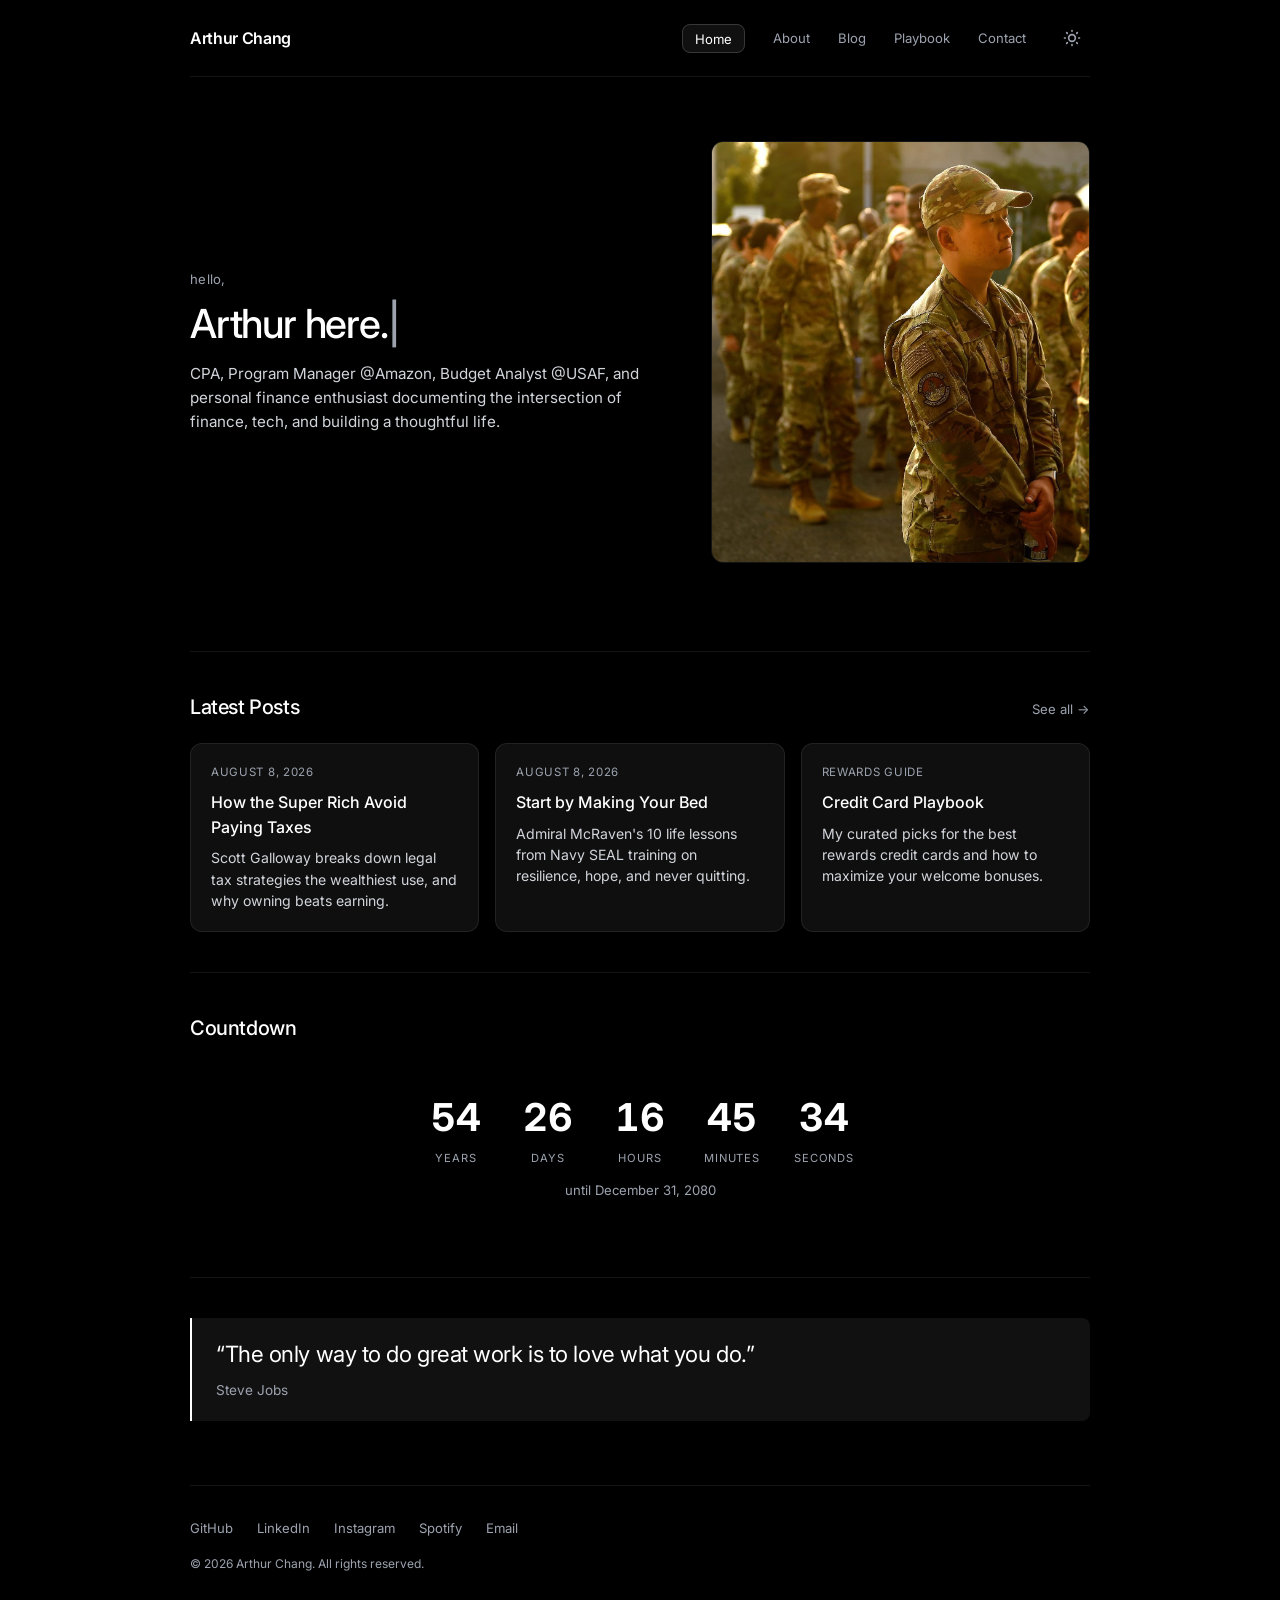
==== index.html @ b5fbe505 "initial commit" ====
<!DOCTYPE html>
<html lang="en" class="dark">
  <head>
    <meta charset="UTF-8">
    <meta name="viewport" content="width=device-width, initial-scale=1.0">
    <title>Arthur Chang</title>
    <link rel="stylesheet" href="styles.css">
  </head>
  <body>
    <header>
      <div class="header-top">
        <div class="site-brand">
          <h1><a href="index.html">Arthur Chang</a></h1>
        </div>
        <div class="nav-group">
          <nav>
            <ul>
            <li><a href="index.html" class="active">Home</a></li>
            <li><a href="about.html">About</a></li>
            <li><a href="blog.html">Blog</a></li>
            <li><a href="playbook.html">Playbook</a></li>
            <li><a href="contact.html">Contact</a></li>
            </ul>
          </nav>
          <button class="theme-toggle" aria-label="Toggle theme">
            <svg class="icon-sun" fill="none" viewBox="0 0 24 24" stroke="currentColor">
              <path stroke-linecap="round" stroke-linejoin="round" stroke-width="2"
                d="M12 3v1m0 16v1m9-9h-1M4 12H3m15.364 6.364l-.707-.707M6.343 6.343l-.707-.707m12.728 0l-.707.707M6.343 17.657l-.707.707M16 12a4 4 0 11-8 0 4 4 0 018 0z"/>
            </svg>
            <svg class="icon-moon" fill="none" viewBox="0 0 24 24" stroke="currentColor">
              <path stroke-linecap="round" stroke-linejoin="round" stroke-width="2"
                d="M20.354 15.354A9 9 0 018.646 3.646 9.003 9.003 0 0012 21a9.003 9.003 0 008.354-5.646z"/>
            </svg>
          </button>
        </div>
      </div>
    </header>

    <main>
      <section class="hero animate-on-scroll">
        <div class="hero-text">
          <span class="greeting">hello,</span>
          <h2 id="typed-heading"></h2>
          <p>
            CPA, Program Manager @Amazon, Budget Analyst @USAF, and personal finance enthusiast
            documenting the intersection of finance, tech, and building a thoughtful life.
          </p>
        </div>

        <div class="hero-visual">
          <img src="images/PA.png" alt="Arthur Chang" />
        </div>
      </section>

      <section class="section-block animate-on-scroll">
        <div class="section-header">
          <h3>Latest Posts</h3>
          <a href="blog.html">See all &rarr;</a>
        </div>

        <div class="card-grid stagger">
          <a href="blog.html" class="card animate-on-scroll" style="text-decoration:none;">
            <div class="meta">August 8, 2026</div>
            <h4>How the Super Rich Avoid Paying Taxes</h4>
            <p>Scott Galloway breaks down legal tax strategies the wealthiest use, and why owning beats earning.</p>
          </a>
          <a href="blog.html" class="card animate-on-scroll" style="text-decoration:none;">
            <div class="meta">August 8, 2026</div>
            <h4>Start by Making Your Bed</h4>
            <p>Admiral McRaven's 10 life lessons from Navy SEAL training on resilience, hope, and never quitting.</p>
          </a>
          <a href="playbook.html" class="card animate-on-scroll" style="text-decoration:none;">
            <div class="meta">Rewards Guide</div>
            <h4>Credit Card Playbook</h4>
            <p>My curated picks for the best rewards credit cards and how to maximize your welcome bonuses.</p>
          </a>
        </div>
      </section>

      <section class="section-block animate-on-scroll">
        <div class="section-header">
          <h3>Countdown</h3>
        </div>
        <div class="countdown-wrapper">
          <div id="countdown" class="countdown"></div>
          <p class="countdown-label">until December 31, 2080</p>
        </div>
      </section>

      <section class="section-block animate-on-scroll">
        <div class="quote">
          <p>&ldquo;The only way to do great work is to love what you do.&rdquo;</p>
          <cite>Steve Jobs</cite>
        </div>
      </section>
    </main>

    <footer>
      <div class="footer-links">
        <a href="https://github.com/arthurchang" target="_blank">GitHub</a>
        <a href="https://www.linkedin.com/in/arthurchangcpa" target="_blank">LinkedIn</a>
        <a href="https://www.instagram.com/ayo.chill.out" target="_blank">Instagram</a>
        <a href="https://open.spotify.com/user/s2gosrk3t6dteqrxak48hhbz8" target="_blank">Spotify</a>
        <a href="mailto:arthur@example.com">Email</a>
      </div>
      <p class="copyright">&copy; 2026 Arthur Chang. All rights reserved.</p>
    </footer>
    <script src="script.js"></script>
  </body>
</html>
---- styles.css ----
@import url('https://fonts.googleapis.com/css2?family=Inter:wght@400;500;600;700&display=swap');

/* ─── Theme Variables ─── */
:root {
  --bg:          #ffffff;
  --bg-soft:     #f9fafb;
  --panel:       #f3f4f6;
  --card:        #f9fafb;
  --ink:         #111827;
  --muted:       #374151;
  --faint:       #6b7280;
  --line:        rgba(0, 0, 0, 0.08);
  --accent:      #111827;
  --toggle-icon: block;
  --toggle-moon: none;
}

html.dark {
  --bg:          #000000;
  --bg-soft:     #0a0a0a;
  --panel:       #111111;
  --card:        #0f0f0f;
  --ink:         #ffffff;
  --muted:       #d1d5db;
  --faint:       #9ca3af;
  --line:        rgba(255, 255, 255, 0.08);
  --accent:      #ffffff;
  --toggle-icon: none;
  --toggle-moon: block;
}

/* ─── Reset & Base ─── */
html {
  box-sizing: border-box;
  scroll-behavior: smooth;
}

*, *::before, *::after {
  box-sizing: inherit;
}

body {
  margin: 0;
  background: var(--bg);
  color: var(--muted);
  font-family: 'Inter', system-ui, -apple-system, sans-serif;
  line-height: 1.55;
  font-size: 15px;
  transition: background-color 0.35s ease, color 0.35s ease;
}

img {
  display: block;
  max-width: 100%;
}

a {
  color: var(--muted);
  text-decoration: none;
  transition: color 0.2s ease;
}

a:hover {
  color: var(--ink);
}

/* ─── Layout ─── */
body > header,
main,
footer {
  width: min(900px, calc(100% - 3rem));
  margin: 0 auto;
}

/* ─── Header / Nav ─── */
body > header {
  padding: 1.25rem 0;
  border-bottom: 1px solid var(--line);
  transition: border-color 0.35s ease;
}

.header-top {
  display: flex;
  justify-content: space-between;
  align-items: center;
  gap: 1.5rem;
  flex-wrap: wrap;
}

.site-brand h1 {
  margin: 0;
  font-size: 1rem;
  font-weight: 600;
  letter-spacing: -0.02em;
  color: var(--ink);
  transition: color 0.35s ease;
}

.site-brand h1 a {
  color: inherit;
  text-decoration: none;
}

.nav-group {
  display: flex;
  align-items: center;
  gap: 1.75rem;
}

nav ul {
  list-style: none;
  display: flex;
  align-items: center;
  gap: 1.75rem;
  margin: 0;
  padding: 0;
}

nav a {
  font-size: 0.82rem;
  color: var(--faint);
  transition: color 0.2s ease;
}

nav a.active {
  color: var(--ink);
  border: 1px solid rgba(128, 128, 128, 0.35);
  background: rgba(128, 128, 128, 0.12);
  border-radius: 0.5rem;
  padding: 0.35rem 0.75rem;
}

nav a:hover {
  color: var(--ink);
}

/* ─── Theme Toggle Button ─── */
.theme-toggle {
  display: flex;
  align-items: center;
  justify-content: center;
  width: 36px;
  height: 36px;
  border: none;
  border-radius: 0.5rem;
  background: transparent;
  color: var(--faint);
  cursor: pointer;
  transition: color 0.2s ease;
  padding: 0;
}

.theme-toggle:hover {
  color: var(--ink);
}

.theme-toggle svg {
  width: 20px;
  height: 20px;
}

.theme-toggle .icon-sun  { display: var(--toggle-moon); }
.theme-toggle .icon-moon { display: var(--toggle-icon); }

/* ─── Main ─── */
main {
  padding: 3rem 0 4rem;
}

/* ─── Scroll Animations ─── */
.animate-on-scroll {
  opacity: 0;
  transform: translateY(24px);
  transition: opacity 1.3s cubic-bezier(0.16, 1, 0.3, 1),
              transform 1.3s cubic-bezier(0.16, 1, 0.3, 1);
}

.animate-on-scroll.in-view {
  opacity: 1;
  transform: translateY(0);
}

/* Stagger children */
.stagger > .animate-on-scroll:nth-child(1) { transition-delay: 0s; }
.stagger > .animate-on-scroll:nth-child(2) { transition-delay: 0.18s; }
.stagger > .animate-on-scroll:nth-child(3) { transition-delay: 0.36s; }
.stagger > .animate-on-scroll:nth-child(4) { transition-delay: 0.54s; }
.stagger > .animate-on-scroll:nth-child(5) { transition-delay: 0.72s; }
.stagger > .animate-on-scroll:nth-child(6) { transition-delay: 0.9s; }

/* ─── Hero ─── */
.hero {
  display: grid;
  grid-template-columns: 1fr 0.8fr;
  gap: 3rem;
  align-items: center;
  padding: 1rem 0 3rem;
}

.hero-text .greeting {
  display: block;
  margin: 0 0 0.75rem;
  color: var(--faint);
  font-size: 0.82rem;
  letter-spacing: 0.02em;
}

.hero-text h2 {
  margin: 0 0 1rem;
  font-size: clamp(1.8rem, 3.5vw, 2.5rem);
  font-weight: 500;
  line-height: 1.1;
  letter-spacing: -0.03em;
  color: var(--ink);
  transition: color 0.35s ease;
}

.hero-text p {
  margin: 0;
  max-width: 48ch;
  color: var(--muted);
  font-size: 0.95rem;
  line-height: 1.6;
}

/* Typing cursor */
.typing-cursor::after {
  content: '|';
  animation: blink 1.1s step-start infinite;
  color: var(--faint);
}

@keyframes blink {
  50% { opacity: 0; }
}

.hero-visual {
  border-radius: 0.75rem;
  overflow: hidden;
  border: 1px solid var(--line);
  transition: border-color 0.35s ease, transform 0.4s ease;
}

.hero-visual:hover {
  transform: scale(1.015);
}

.hero-visual img {
  width: 100%;
  height: 420px;
  object-fit: cover;
  display: block;
}

/* ─── Section blocks ─── */
.section-block {
  padding-top: 2.5rem;
  margin-top: 2.5rem;
  border-top: 1px solid var(--line);
  transition: border-color 0.35s ease;
}

.section-header {
  display: flex;
  justify-content: space-between;
  align-items: baseline;
  flex-wrap: wrap;
  gap: 1rem;
  margin-bottom: 1.25rem;
}

.section-header h3 {
  margin: 0;
  font-size: 1.25rem;
  font-weight: 500;
  letter-spacing: -0.02em;
  color: var(--ink);
  transition: color 0.35s ease;
}

.section-header a {
  color: var(--faint);
  font-size: 0.82rem;
}

.section-header a:hover {
  color: var(--ink);
}

/* ─── Content cards ─── */
.card-grid {
  display: grid;
  grid-template-columns: repeat(auto-fill, minmax(260px, 1fr));
  gap: 1rem;
}

.card {
  background: var(--card);
  border: 1px solid var(--line);
  border-radius: 0.75rem;
  padding: 1.25rem;
  transition: all 0.25s cubic-bezier(0.22, 1, 0.36, 1);
}

.card:hover {
  border-color: rgba(128, 128, 128, 0.25);
  transform: translateY(-2px);
}

.card .meta {
  font-size: 0.72rem;
  letter-spacing: 0.06em;
  text-transform: uppercase;
  color: var(--faint);
  margin-bottom: 0.5rem;
}

.card h4 {
  margin: 0 0 0.5rem;
  font-size: 1rem;
  font-weight: 500;
  color: var(--ink);
  transition: color 0.35s ease;
}

.card p {
  margin: 0;
  color: var(--muted);
  font-size: 0.88rem;
  line-height: 1.5;
}

/* ─── Quote ─── */
.quote {
  padding: 1.25rem 1.5rem;
  border-left: 2px solid var(--ink);
  background: var(--panel);
  border-radius: 0 0.5rem 0.5rem 0;
  transition: background-color 0.35s ease, border-color 0.35s ease;
}

.quote p {
  margin: 0;
  font-size: clamp(1.1rem, 1.8vw, 1.4rem);
  line-height: 1.45;
  letter-spacing: -0.02em;
  color: var(--ink);
  transition: color 0.35s ease;
}

.quote cite {
  display: block;
  margin-top: 0.6rem;
  color: var(--faint);
  font-style: normal;
  font-size: 0.85rem;
}

/* ─── Blog page ─── */
.blog-list {
  display: grid;
  gap: 1.25rem;
}

.blog-list article {
  background: var(--card);
  border: 1px solid var(--line);
  border-radius: 0.75rem;
  padding: 1.5rem;
  transition: border-color 0.25s ease, background-color 0.35s ease;
}

.blog-list article:hover {
  border-color: rgba(128, 128, 128, 0.25);
}

.blog-list article h2 {
  margin: 0.25rem 0 0.5rem;
  font-size: clamp(1.3rem, 2vw, 1.7rem);
  font-weight: 500;
  letter-spacing: -0.02em;
  color: var(--ink);
  transition: color 0.35s ease;
}

.blog-list article .meta {
  font-size: 0.72rem;
  line-height: 1.4;
  letter-spacing: 0.06em;
  text-transform: uppercase;
  color: var(--faint);
}

.blog-list article p {
  margin: 0.75rem 0 0;
  color: var(--muted);
  font-size: 0.9rem;
  line-height: 1.55;
}

.blog-list article iframe {
  width: 100%;
  max-width: 100%;
  aspect-ratio: 16 / 9;
  border: 0;
  border-radius: 0.5rem;
  margin-top: 1rem;
}

/* ─── Contact page ─── */
.contact-grid {
  display: grid;
  grid-template-columns: repeat(auto-fill, minmax(200px, 1fr));
  gap: 1rem;
  margin-bottom: 2.5rem;
}

.contact-card {
  background: var(--card);
  border: 1px solid var(--line);
  border-radius: 0.75rem;
  padding: 1.25rem;
  transition: all 0.25s cubic-bezier(0.22, 1, 0.36, 1);
}

.contact-card:hover {
  border-color: rgba(128, 128, 128, 0.25);
  transform: translateY(-2px);
}

.contact-card .label {
  font-size: 0.82rem;
  font-weight: 500;
  color: var(--ink);
  margin-bottom: 0.25rem;
  transition: color 0.35s ease;
}

.contact-card .value {
  font-size: 0.82rem;
  color: var(--faint);
}

.contact-form-section h3 {
  margin: 0 0 1rem;
  font-size: 1.25rem;
  font-weight: 500;
  letter-spacing: -0.02em;
  color: var(--ink);
  transition: color 0.35s ease;
}

form {
  background: var(--card);
  border: 1px solid var(--line);
  border-radius: 0.75rem;
  padding: 1.5rem;
  max-width: 560px;
  transition: background-color 0.35s ease, border-color 0.35s ease;
}

label {
  display: block;
  margin-bottom: 0.35rem;
  font-size: 0.82rem;
  font-weight: 500;
  color: var(--muted);
}

input,
textarea {
  width: 100%;
  margin-bottom: 1rem;
  padding: 0.65rem 0.8rem;
  border: 1px solid var(--line);
  border-radius: 0.5rem;
  background: var(--bg);
  color: var(--ink);
  font: inherit;
  font-size: 0.9rem;
  transition: background-color 0.35s ease, border-color 0.2s ease, color 0.35s ease;
}

input:focus,
textarea:focus {
  outline: none;
  border-color: rgba(128, 128, 128, 0.4);
}

textarea {
  min-height: 120px;
  resize: vertical;
}

button,
.button {
  display: inline-flex;
  align-items: center;
  justify-content: center;
  padding: 0.6rem 1.2rem;
  border: 1px solid var(--line);
  border-radius: 0.5rem;
  background: var(--ink);
  color: var(--bg);
  font-weight: 600;
  font-size: 0.85rem;
  cursor: pointer;
  transition: opacity 0.2s ease, background-color 0.35s ease, color 0.35s ease;
}

button:hover,
.button:hover {
  opacity: 0.85;
  text-decoration: none;
}

/* ─── About page ─── */
.about-intro {
  display: grid;
  grid-template-columns: 1fr 1fr;
  gap: 2rem;
  align-items: start;
  margin-bottom: 2.5rem;
}

.about-intro p {
  font-size: 0.95rem;
  line-height: 1.6;
  color: var(--muted);
  margin: 0 0 1rem;
}

.photo-gallery {
  display: grid;
  grid-template-columns: 1fr 1fr;
  gap: 0.75rem;
}

.photo-card {
  position: relative;
  border-radius: 0.75rem;
  overflow: hidden;
  border: 1px solid var(--line);
  transition: all 0.4s cubic-bezier(0.22, 1, 0.36, 1);
}

.photo-card:nth-child(1) { transform: rotate(-3deg); }
.photo-card:nth-child(2) { transform: rotate(4deg); }

.photo-card:hover {
  transform: rotate(0deg) scale(1.03) !important;
  z-index: 2;
  border-color: rgba(128, 128, 128, 0.25);
}

.photo-card img {
  width: 100%;
  height: 180px;
  object-fit: cover;
  display: block;
}

.photo-card .caption {
  padding: 0.6rem 0.75rem;
  background: var(--card);
  transition: background-color 0.35s ease;
}

.photo-card .caption .date {
  font-size: 0.7rem;
  text-transform: uppercase;
  letter-spacing: 0.06em;
  color: var(--faint);
}

.photo-card .caption .place {
  font-size: 0.82rem;
  color: var(--muted);
}

/* Timeline */
.timeline {
  position: relative;
  padding-left: 1.5rem;
  border-left: 1px solid var(--line);
  transition: border-color 0.35s ease;
}

.timeline-item {
  position: relative;
  padding-bottom: 2rem;
}

.timeline-item:last-child {
  padding-bottom: 0;
}

.timeline-item::before {
  content: '';
  position: absolute;
  left: -1.78rem;
  top: 0.35rem;
  width: 8px;
  height: 8px;
  border-radius: 50%;
  background: var(--faint);
  border: 2px solid var(--bg);
  transition: background-color 0.35s ease, border-color 0.35s ease;
}

.timeline-item[style*="--tl-color"]::before {
  background: var(--tl-color);
  box-shadow: 0 0 0 3px color-mix(in srgb, var(--tl-color) 20%, transparent);
}

.timeline-item h4 {
  margin: 0;
  font-size: 1rem;
  font-weight: 500;
  color: var(--ink);
  transition: color 0.35s ease;
}

.timeline-item .period {
  font-size: 0.75rem;
  color: var(--faint);
  letter-spacing: 0.04em;
  margin-bottom: 0.2rem;
}

.timeline-item .role {
  font-size: 0.88rem;
  color: var(--muted);
  margin: 0.15rem 0 0;
}

.timeline-item .detail {
  font-size: 0.82rem;
  color: var(--faint);
  margin: 0.15rem 0 0;
}

/* Projects */
.project-grid {
  display: grid;
  grid-template-columns: repeat(auto-fill, minmax(260px, 1fr));
  gap: 1rem;
}

.project-card {
  display: block;
  background: var(--card);
  border: 1px solid var(--line);
  border-radius: 0.75rem;
  padding: 1.25rem;
  transition: all 0.25s cubic-bezier(0.22, 1, 0.36, 1);
}

.project-card:hover {
  border-color: rgba(128, 128, 128, 0.25);
  transform: translateY(-2px);
  text-decoration: none;
}

.project-card h4 {
  margin: 0 0 0.4rem;
  font-size: 1rem;
  font-weight: 500;
  color: var(--ink);
  transition: color 0.35s ease;
}

.project-card p {
  margin: 0 0 0.75rem;
  font-size: 0.82rem;
  color: var(--muted);
  line-height: 1.5;
}

.tech-tags {
  display: flex;
  flex-wrap: wrap;
  gap: 0.4rem;
}

.tech-tags span {
  font-size: 0.7rem;
  padding: 0.2rem 0.55rem;
  border-radius: 999px;
  background: rgba(128, 128, 128, 0.08);
  color: var(--faint);
  border: 1px solid var(--line);
  transition: background-color 0.35s ease, border-color 0.35s ease;
}

/* ─── Playbook / Credit Card Cards ─── */
.playbook-intro {
  max-width: 640px;
  margin-bottom: 2rem;
}

.playbook-intro p {
  font-size: 0.95rem;
  line-height: 1.6;
  color: var(--muted);
  margin: 0 0 0.75rem;
}

.cc-grid {
  display: grid;
  gap: 1.25rem;
}

.cc-card {
  background: var(--card);
  border: 1px solid var(--line);
  border-radius: 0.75rem;
  padding: 1.5rem;
  transition: all 0.25s cubic-bezier(0.22, 1, 0.36, 1);
}

.cc-card:hover {
  border-color: rgba(128, 128, 128, 0.25);
}

.cc-card-top {
  display: flex;
  justify-content: space-between;
  align-items: flex-start;
  gap: 0.75rem;
  margin-bottom: 1rem;
  flex-wrap: wrap;
}

.cc-card-top h4 {
  margin: 0;
  font-size: 1.15rem;
  font-weight: 600;
  color: var(--ink);
  transition: color 0.35s ease;
}

.cc-card-top h4 a {
  color: inherit;
  text-decoration: none;
  transition: opacity 0.2s ease;
}

.cc-card-top h4 a:hover {
  opacity: 0.7;
}

.cc-issuer {
  font-size: 0.72rem;
  text-transform: uppercase;
  letter-spacing: 0.06em;
  color: var(--faint);
  margin-top: 0.15rem;
}

.cc-badge {
  display: inline-block;
  padding: 0.25rem 0.65rem;
  border-radius: 999px;
  font-size: 0.7rem;
  font-weight: 600;
  white-space: nowrap;
  flex-shrink: 0;
}

.cc-badge.high {
  background: rgba(74, 222, 128, 0.1);
  color: #4ade80;
  border: 1px solid rgba(74, 222, 128, 0.2);
}

.cc-badge.near {
  background: rgba(251, 191, 36, 0.1);
  color: #fbbf24;
  border: 1px solid rgba(251, 191, 36, 0.2);
}

.cc-details {
  display: grid;
  grid-template-columns: repeat(auto-fit, minmax(200px, 1fr));
  gap: 1rem;
  margin-top: 0.5rem;
}

.cc-detail-box {
  background: var(--panel);
  border-radius: 0.5rem;
  padding: 0.85rem 1rem;
  transition: background-color 0.35s ease;
}

.cc-detail-box .lbl {
  font-size: 0.7rem;
  text-transform: uppercase;
  letter-spacing: 0.05em;
  color: var(--faint);
  margin-bottom: 0.3rem;
}

.cc-detail-box .val {
  font-size: 1.25rem;
  font-weight: 700;
  color: #4ade80;
}

.cc-detail-box .val.fee {
  color: #fbbf24;
}

.cc-detail-box .sub {
  font-size: 0.78rem;
  color: var(--faint);
  margin-top: 0.2rem;
}

.cc-detail-box ul {
  list-style: disc;
  padding-left: 1rem;
  margin: 0;
}

.cc-detail-box ul li {
  font-size: 0.82rem;
  color: var(--muted);
  margin-bottom: 0.2rem;
}

.cc-cta {
  display: inline-flex;
  align-items: center;
  gap: 0.4rem;
  margin-top: 1rem;
  padding: 0.5rem 1rem;
  border: 1px solid var(--line);
  border-radius: 0.5rem;
  font-size: 0.82rem;
  font-weight: 500;
  color: var(--ink);
  transition: all 0.2s ease;
}

.cc-cta:hover {
  border-color: rgba(128, 128, 128, 0.3);
  color: var(--ink);
  text-decoration: none;
}

/* ─── Page Transition ─── */
main {
  animation: pageFadeIn 1.2s cubic-bezier(0.16, 1, 0.3, 1);
}

@keyframes pageFadeIn {
  from {
    opacity: 0;
    transform: translateY(12px);
  }
  to {
    opacity: 1;
    transform: translateY(0);
  }
}

/* ─── Countdown Timer ─── */
.countdown-wrapper {
  text-align: center;
  padding: 1.5rem 0;
}

.countdown {
  display: flex;
  justify-content: center;
  gap: 1.25rem;
  flex-wrap: wrap;
}

.countdown .unit {
  display: flex;
  flex-direction: column;
  align-items: center;
  min-width: 72px;
}

.countdown .num {
  font-size: clamp(1.6rem, 3vw, 2.4rem);
  font-weight: 700;
  color: var(--ink);
  font-variant-numeric: tabular-nums;
  transition: color 0.35s ease;
}

.countdown .lbl {
  font-size: 0.7rem;
  text-transform: uppercase;
  letter-spacing: 0.08em;
  color: var(--faint);
  margin-top: 0.2rem;
}

.countdown-label {
  font-size: 0.82rem;
  color: var(--faint);
  margin-top: 0.75rem;
}

/* ─── Footer ─── */
footer {
  border-top: 1px solid var(--line);
  padding: 2rem 0;
  transition: border-color 0.35s ease;
}

.footer-links {
  display: flex;
  flex-wrap: wrap;
  gap: 1.5rem;
  margin-bottom: 1rem;
}

.footer-links a {
  font-size: 0.82rem;
  color: var(--faint);
}

.footer-links a:hover {
  color: var(--ink);
}

footer .copyright {
  font-size: 0.75rem;
  color: var(--faint);
  margin: 0;
}

/* ─── Responsive ─── */
@media (max-width: 700px) {
  .hero,
  .about-intro {
    grid-template-columns: 1fr;
  }

  .hero-visual img {
    height: 300px;
  }

  .photo-gallery {
    grid-template-columns: 1fr;
  }

  .photo-card:nth-child(1),
  .photo-card:nth-child(2) {
    transform: rotate(0deg);
  }

  .contact-grid {
    grid-template-columns: 1fr 1fr;
  }

  .nav-group {
    gap: 1rem;
  }

  nav ul {
    gap: 1rem;
  }
}
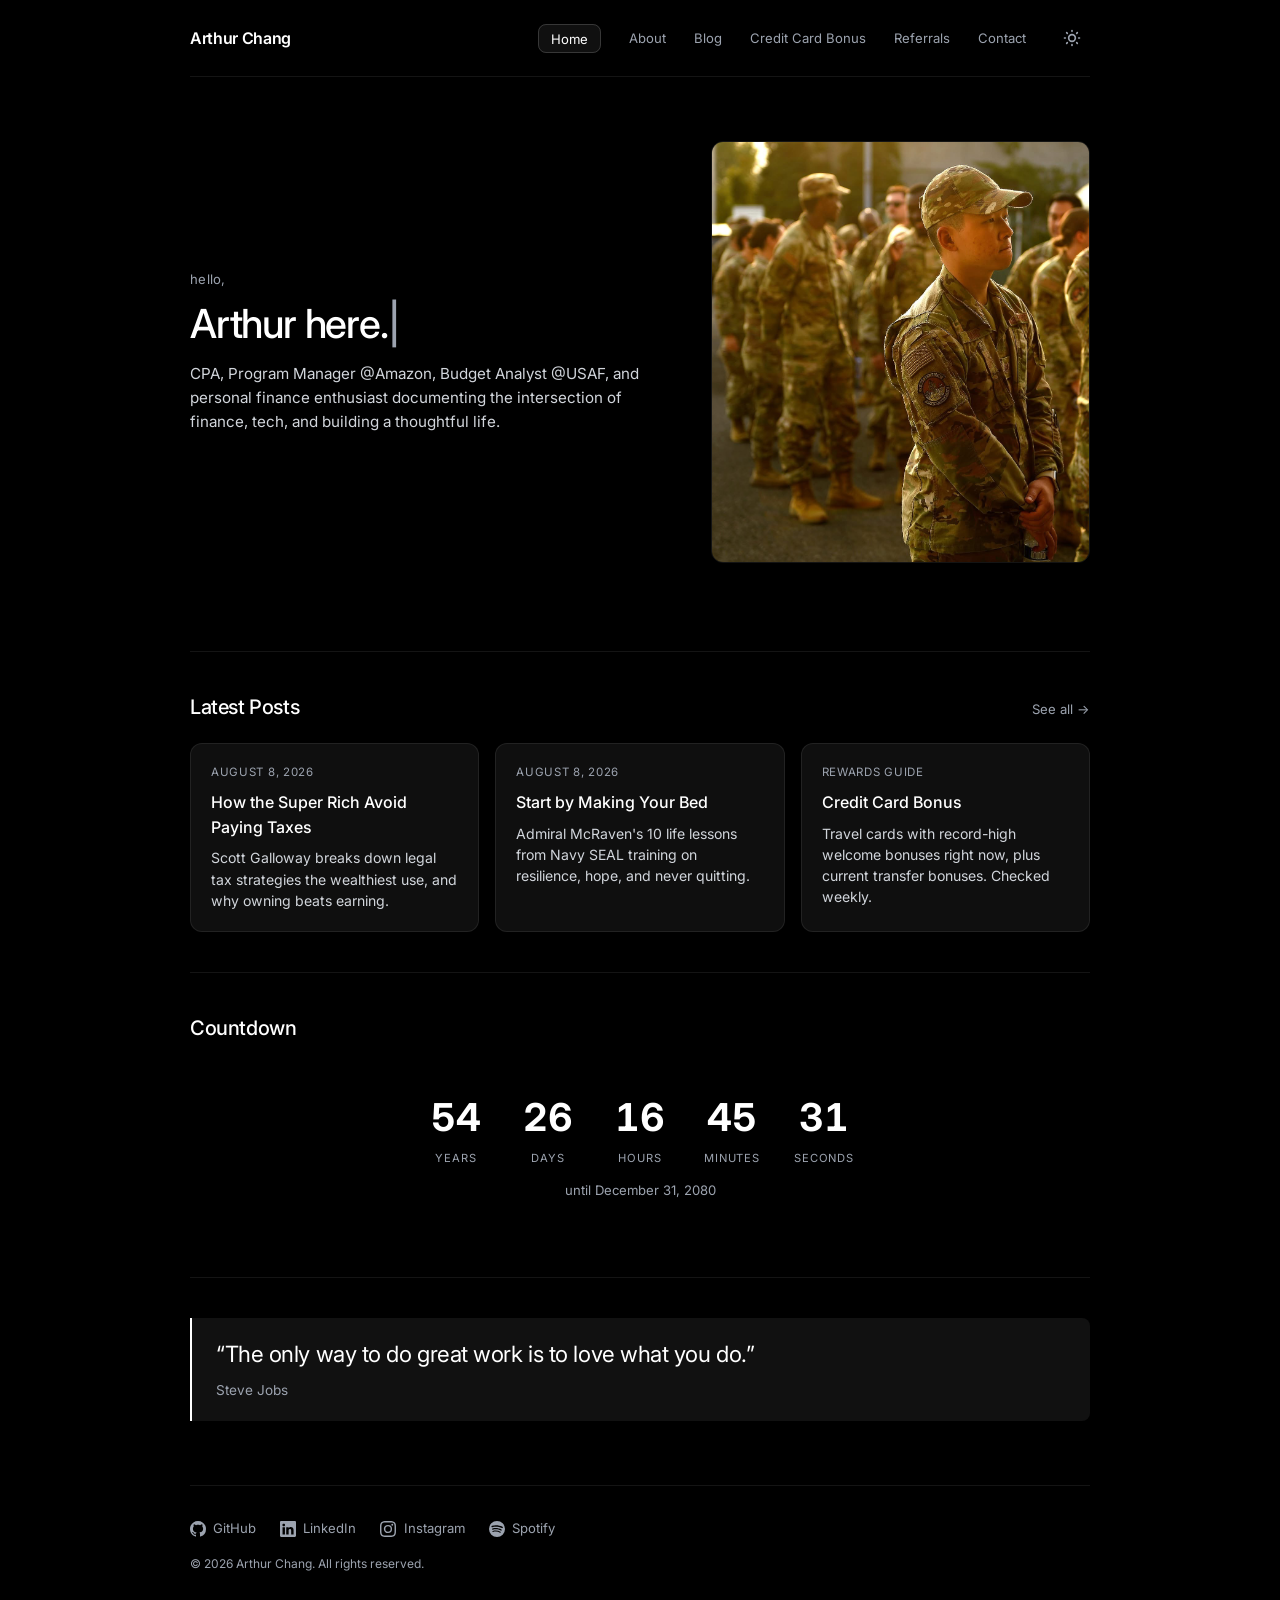
==== commit 10fd075a: "Replace Playbook with data-driven Credit Card Bonus and Referrals pages - credit-card-bonus.html: fi" ====
--- a/index.html
+++ b/index.html
@@ -1,110 +1,116 @@
-<!DOCTYPE html>
-<html lang="en" class="dark">
-  <head>
-    <meta charset="UTF-8">
-    <meta name="viewport" content="width=device-width, initial-scale=1.0">
-    <title>Arthur Chang</title>
-    <link rel="stylesheet" href="styles.css">
-  </head>
-  <body>
-    <header>
-      <div class="header-top">
-        <div class="site-brand">
-          <h1><a href="index.html">Arthur Chang</a></h1>
-        </div>
-        <div class="nav-group">
-          <nav>
-            <ul>
-            <li><a href="index.html" class="active">Home</a></li>
-            <li><a href="about.html">About</a></li>
-            <li><a href="blog.html">Blog</a></li>
-            <li><a href="playbook.html">Playbook</a></li>
-            <li><a href="contact.html">Contact</a></li>
-            </ul>
-          </nav>
-          <button class="theme-toggle" aria-label="Toggle theme">
-            <svg class="icon-sun" fill="none" viewBox="0 0 24 24" stroke="currentColor">
-              <path stroke-linecap="round" stroke-linejoin="round" stroke-width="2"
-                d="M12 3v1m0 16v1m9-9h-1M4 12H3m15.364 6.364l-.707-.707M6.343 6.343l-.707-.707m12.728 0l-.707.707M6.343 17.657l-.707.707M16 12a4 4 0 11-8 0 4 4 0 018 0z"/>
-            </svg>
-            <svg class="icon-moon" fill="none" viewBox="0 0 24 24" stroke="currentColor">
-              <path stroke-linecap="round" stroke-linejoin="round" stroke-width="2"
-                d="M20.354 15.354A9 9 0 018.646 3.646 9.003 9.003 0 0012 21a9.003 9.003 0 008.354-5.646z"/>
-            </svg>
-          </button>
-        </div>
-      </div>
-    </header>
-
-    <main>
-      <section class="hero animate-on-scroll">
-        <div class="hero-text">
-          <span class="greeting">hello,</span>
-          <h2 id="typed-heading"></h2>
-          <p>
-            CPA, Program Manager @Amazon, Budget Analyst @USAF, and personal finance enthusiast
-            documenting the intersection of finance, tech, and building a thoughtful life.
-          </p>
-        </div>
-
-        <div class="hero-visual">
-          <img src="images/PA.png" alt="Arthur Chang" />
-        </div>
-      </section>
-
-      <section class="section-block animate-on-scroll">
-        <div class="section-header">
-          <h3>Latest Posts</h3>
-          <a href="blog.html">See all &rarr;</a>
-        </div>
-
-        <div class="card-grid stagger">
-          <a href="blog.html" class="card animate-on-scroll" style="text-decoration:none;">
-            <div class="meta">August 8, 2026</div>
-            <h4>How the Super Rich Avoid Paying Taxes</h4>
-            <p>Scott Galloway breaks down legal tax strategies the wealthiest use, and why owning beats earning.</p>
-          </a>
-          <a href="blog.html" class="card animate-on-scroll" style="text-decoration:none;">
-            <div class="meta">August 8, 2026</div>
-            <h4>Start by Making Your Bed</h4>
-            <p>Admiral McRaven's 10 life lessons from Navy SEAL training on resilience, hope, and never quitting.</p>
-          </a>
-          <a href="playbook.html" class="card animate-on-scroll" style="text-decoration:none;">
-            <div class="meta">Rewards Guide</div>
-            <h4>Credit Card Playbook</h4>
-            <p>My curated picks for the best rewards credit cards and how to maximize your welcome bonuses.</p>
-          </a>
-        </div>
-      </section>
-
-      <section class="section-block animate-on-scroll">
-        <div class="section-header">
-          <h3>Countdown</h3>
-        </div>
-        <div class="countdown-wrapper">
-          <div id="countdown" class="countdown"></div>
-          <p class="countdown-label">until December 31, 2080</p>
-        </div>
-      </section>
-
-      <section class="section-block animate-on-scroll">
-        <div class="quote">
-          <p>&ldquo;The only way to do great work is to love what you do.&rdquo;</p>
-          <cite>Steve Jobs</cite>
-        </div>
-      </section>
-    </main>
-
-    <footer>
-      <div class="footer-links">
-        <a href="https://github.com/arthurchang" target="_blank">GitHub</a>
-        <a href="https://www.linkedin.com/in/arthurchangcpa" target="_blank">LinkedIn</a>
-        <a href="https://www.instagram.com/ayo.chill.out" target="_blank">Instagram</a>
-        <a href="https://open.spotify.com/user/s2gosrk3t6dteqrxak48hhbz8" target="_blank">Spotify</a>
-        <a href="mailto:arthur@example.com">Email</a>
-      </div>
-      <p class="copyright">&copy; 2026 Arthur Chang. All rights reserved.</p>
-    </footer>
-    <script src="script.js"></script>
-  </body>
+<!DOCTYPE html>
+<html lang="en" class="dark">
+  <head>
+    <meta charset="UTF-8">
+    <meta name="viewport" content="width=device-width, initial-scale=1.0">
+    <title>Arthur Chang</title>
+    <link rel="stylesheet" href="styles.css">
+  </head>
+  <body>
+    <!-- Shared page shell: site navigation and theme toggle for the homepage -->
+    <header>
+      <div class="header-top">
+        <div class="site-brand">
+          <h1><a href="index.html">Arthur Chang</a></h1>
+        </div>
+        <div class="nav-group">
+          <nav>
+            <ul>
+            <li><a href="index.html" class="active">Home</a></li>
+            <li><a href="about.html">About</a></li>
+            <li><a href="blog.html">Blog</a></li>
+            <li><a href="credit-card-bonus.html">Credit Card Bonus</a></li>
+            <li><a href="referrals.html">Referrals</a></li>
+            <li><a href="contact.html">Contact</a></li>
+            </ul>
+          </nav>
+          <button class="theme-toggle" aria-label="Toggle theme">
+            <svg class="icon-sun" fill="none" viewBox="0 0 24 24" stroke="currentColor">
+              <path stroke-linecap="round" stroke-linejoin="round" stroke-width="2"
+                d="M12 3v1m0 16v1m9-9h-1M4 12H3m15.364 6.364l-.707-.707M6.343 6.343l-.707-.707m12.728 0l-.707.707M6.343 17.657l-.707.707M16 12a4 4 0 11-8 0 4 4 0 018 0z"/>
+            </svg>
+            <svg class="icon-moon" fill="none" viewBox="0 0 24 24" stroke="currentColor">
+              <path stroke-linecap="round" stroke-linejoin="round" stroke-width="2"
+                d="M20.354 15.354A9 9 0 018.646 3.646 9.003 9.003 0 0012 21a9.003 9.003 0 008.354-5.646z"/>
+            </svg>
+          </button>
+        </div>
+      </div>
+    </header>
+
+    <main>
+      <!-- Hero section: opening introduction and profile image -->
+      <section class="hero animate-on-scroll">
+        <div class="hero-text">
+          <span class="greeting">hello,</span>
+          <h2 id="typed-heading"></h2>
+          <p>
+            CPA, Program Manager @Amazon, Budget Analyst @USAF, and personal finance enthusiast
+            documenting the intersection of finance, tech, and building a thoughtful life.
+          </p>
+        </div>
+
+        <div class="hero-visual">
+          <img src="images/PA.png" alt="Arthur Chang" />
+        </div>
+      </section>
+
+      <!-- Content feed: highlights the newest writing and curated links -->
+      <section class="section-block animate-on-scroll">
+        <div class="section-header">
+          <h3>Latest Posts</h3>
+          <a href="blog.html">See all &rarr;</a>
+        </div>
+
+        <div class="card-grid stagger">
+          <a href="blog.html" class="card animate-on-scroll" style="text-decoration:none;">
+            <div class="meta">August 8, 2026</div>
+            <h4>How the Super Rich Avoid Paying Taxes</h4>
+            <p>Scott Galloway breaks down legal tax strategies the wealthiest use, and why owning beats earning.</p>
+          </a>
+          <a href="blog.html" class="card animate-on-scroll" style="text-decoration:none;">
+            <div class="meta">August 8, 2026</div>
+            <h4>Start by Making Your Bed</h4>
+            <p>Admiral McRaven's 10 life lessons from Navy SEAL training on resilience, hope, and never quitting.</p>
+          </a>
+          <a href="credit-card-bonus.html" class="card animate-on-scroll" style="text-decoration:none;">
+            <div class="meta">Rewards Guide</div>
+            <h4>Credit Card Bonus</h4>
+            <p>Travel cards with record-high welcome bonuses right now, plus current transfer bonuses. Checked weekly.</p>
+          </a>
+        </div>
+      </section>
+
+      <!-- Countdown area: a simple time-based milestone display -->
+      <section class="section-block animate-on-scroll">
+        <div class="section-header">
+          <h3>Countdown</h3>
+        </div>
+        <div class="countdown-wrapper">
+          <div id="countdown" class="countdown"></div>
+          <p class="countdown-label">until December 31, 2080</p>
+        </div>
+      </section>
+
+      <!-- Quote block: a short motivational note for the homepage -->
+      <section class="section-block animate-on-scroll">
+        <div class="quote">
+          <p>&ldquo;The only way to do great work is to love what you do.&rdquo;</p>
+          <cite>Steve Jobs</cite>
+        </div>
+      </section>
+    </main>
+
+    <footer>
+      <!-- Footer links: social destinations and quick contact channels -->
+      <div class="footer-links">
+        <a href="https://github.com/arthurchang881225-boop" target="_blank" rel="noopener"><svg class="icon" aria-hidden="true"><use href="images/icons.svg#icon-github"></use></svg>GitHub</a>
+        <a href="https://www.linkedin.com/in/arthurchangcpa" target="_blank" rel="noopener"><svg class="icon" aria-hidden="true"><use href="images/icons.svg#icon-linkedin"></use></svg>LinkedIn</a>
+        <a href="https://www.instagram.com/ayo.chill.out" target="_blank" rel="noopener"><svg class="icon" aria-hidden="true"><use href="images/icons.svg#icon-instagram"></use></svg>Instagram</a>
+        <a href="https://open.spotify.com/user/s2gosrk3t6dteqrxak48hhbz8" target="_blank" rel="noopener"><svg class="icon" aria-hidden="true"><use href="images/icons.svg#icon-spotify"></use></svg>Spotify</a>
+      </div>
+      <p class="copyright">&copy; 2026 Arthur Chang. All rights reserved.</p>
+    </footer>
+    <script src="script.js"></script>
+  </body>
 </html>
--- a/styles.css
+++ b/styles.css
@@ -1,971 +1,1671 @@
-@import url('https://fonts.googleapis.com/css2?family=Inter:wght@400;500;600;700&display=swap');
-
-/* ─── Theme Variables ─── */
-:root {
-  --bg:          #ffffff;
-  --bg-soft:     #f9fafb;
-  --panel:       #f3f4f6;
-  --card:        #f9fafb;
-  --ink:         #111827;
-  --muted:       #374151;
-  --faint:       #6b7280;
-  --line:        rgba(0, 0, 0, 0.08);
-  --accent:      #111827;
-  --toggle-icon: block;
-  --toggle-moon: none;
-}
-
-html.dark {
-  --bg:          #000000;
-  --bg-soft:     #0a0a0a;
-  --panel:       #111111;
-  --card:        #0f0f0f;
-  --ink:         #ffffff;
-  --muted:       #d1d5db;
-  --faint:       #9ca3af;
-  --line:        rgba(255, 255, 255, 0.08);
-  --accent:      #ffffff;
-  --toggle-icon: none;
-  --toggle-moon: block;
-}
-
-/* ─── Reset & Base ─── */
-html {
-  box-sizing: border-box;
-  scroll-behavior: smooth;
-}
-
-*, *::before, *::after {
-  box-sizing: inherit;
-}
-
-body {
-  margin: 0;
-  background: var(--bg);
-  color: var(--muted);
-  font-family: 'Inter', system-ui, -apple-system, sans-serif;
-  line-height: 1.55;
-  font-size: 15px;
-  transition: background-color 0.35s ease, color 0.35s ease;
-}
-
-img {
-  display: block;
-  max-width: 100%;
-}
-
-a {
-  color: var(--muted);
-  text-decoration: none;
-  transition: color 0.2s ease;
-}
-
-a:hover {
-  color: var(--ink);
-}
-
-/* ─── Layout ─── */
-body > header,
-main,
-footer {
-  width: min(900px, calc(100% - 3rem));
-  margin: 0 auto;
-}
-
-/* ─── Header / Nav ─── */
-body > header {
-  padding: 1.25rem 0;
-  border-bottom: 1px solid var(--line);
-  transition: border-color 0.35s ease;
-}
-
-.header-top {
-  display: flex;
-  justify-content: space-between;
-  align-items: center;
-  gap: 1.5rem;
-  flex-wrap: wrap;
-}
-
-.site-brand h1 {
-  margin: 0;
-  font-size: 1rem;
-  font-weight: 600;
-  letter-spacing: -0.02em;
-  color: var(--ink);
-  transition: color 0.35s ease;
-}
-
-.site-brand h1 a {
-  color: inherit;
-  text-decoration: none;
-}
-
-.nav-group {
-  display: flex;
-  align-items: center;
-  gap: 1.75rem;
-}
-
-nav ul {
-  list-style: none;
-  display: flex;
-  align-items: center;
-  gap: 1.75rem;
-  margin: 0;
-  padding: 0;
-}
-
-nav a {
-  font-size: 0.82rem;
-  color: var(--faint);
-  transition: color 0.2s ease;
-}
-
-nav a.active {
-  color: var(--ink);
-  border: 1px solid rgba(128, 128, 128, 0.35);
-  background: rgba(128, 128, 128, 0.12);
-  border-radius: 0.5rem;
-  padding: 0.35rem 0.75rem;
-}
-
-nav a:hover {
-  color: var(--ink);
-}
-
-/* ─── Theme Toggle Button ─── */
-.theme-toggle {
-  display: flex;
-  align-items: center;
-  justify-content: center;
-  width: 36px;
-  height: 36px;
-  border: none;
-  border-radius: 0.5rem;
-  background: transparent;
-  color: var(--faint);
-  cursor: pointer;
-  transition: color 0.2s ease;
-  padding: 0;
-}
-
-.theme-toggle:hover {
-  color: var(--ink);
-}
-
-.theme-toggle svg {
-  width: 20px;
-  height: 20px;
-}
-
-.theme-toggle .icon-sun  { display: var(--toggle-moon); }
-.theme-toggle .icon-moon { display: var(--toggle-icon); }
-
-/* ─── Main ─── */
-main {
-  padding: 3rem 0 4rem;
-}
-
-/* ─── Scroll Animations ─── */
-.animate-on-scroll {
-  opacity: 0;
-  transform: translateY(24px);
-  transition: opacity 1.3s cubic-bezier(0.16, 1, 0.3, 1),
-              transform 1.3s cubic-bezier(0.16, 1, 0.3, 1);
-}
-
-.animate-on-scroll.in-view {
-  opacity: 1;
-  transform: translateY(0);
-}
-
-/* Stagger children */
-.stagger > .animate-on-scroll:nth-child(1) { transition-delay: 0s; }
-.stagger > .animate-on-scroll:nth-child(2) { transition-delay: 0.18s; }
-.stagger > .animate-on-scroll:nth-child(3) { transition-delay: 0.36s; }
-.stagger > .animate-on-scroll:nth-child(4) { transition-delay: 0.54s; }
-.stagger > .animate-on-scroll:nth-child(5) { transition-delay: 0.72s; }
-.stagger > .animate-on-scroll:nth-child(6) { transition-delay: 0.9s; }
-
-/* ─── Hero ─── */
-.hero {
-  display: grid;
-  grid-template-columns: 1fr 0.8fr;
-  gap: 3rem;
-  align-items: center;
-  padding: 1rem 0 3rem;
-}
-
-.hero-text .greeting {
-  display: block;
-  margin: 0 0 0.75rem;
-  color: var(--faint);
-  font-size: 0.82rem;
-  letter-spacing: 0.02em;
-}
-
-.hero-text h2 {
-  margin: 0 0 1rem;
-  font-size: clamp(1.8rem, 3.5vw, 2.5rem);
-  font-weight: 500;
-  line-height: 1.1;
-  letter-spacing: -0.03em;
-  color: var(--ink);
-  transition: color 0.35s ease;
-}
-
-.hero-text p {
-  margin: 0;
-  max-width: 48ch;
-  color: var(--muted);
-  font-size: 0.95rem;
-  line-height: 1.6;
-}
-
-/* Typing cursor */
-.typing-cursor::after {
-  content: '|';
-  animation: blink 1.1s step-start infinite;
-  color: var(--faint);
-}
-
-@keyframes blink {
-  50% { opacity: 0; }
-}
-
-.hero-visual {
-  border-radius: 0.75rem;
-  overflow: hidden;
-  border: 1px solid var(--line);
-  transition: border-color 0.35s ease, transform 0.4s ease;
-}
-
-.hero-visual:hover {
-  transform: scale(1.015);
-}
-
-.hero-visual img {
-  width: 100%;
-  height: 420px;
-  object-fit: cover;
-  display: block;
-}
-
-/* ─── Section blocks ─── */
-.section-block {
-  padding-top: 2.5rem;
-  margin-top: 2.5rem;
-  border-top: 1px solid var(--line);
-  transition: border-color 0.35s ease;
-}
-
-.section-header {
-  display: flex;
-  justify-content: space-between;
-  align-items: baseline;
-  flex-wrap: wrap;
-  gap: 1rem;
-  margin-bottom: 1.25rem;
-}
-
-.section-header h3 {
-  margin: 0;
-  font-size: 1.25rem;
-  font-weight: 500;
-  letter-spacing: -0.02em;
-  color: var(--ink);
-  transition: color 0.35s ease;
-}
-
-.section-header a {
-  color: var(--faint);
-  font-size: 0.82rem;
-}
-
-.section-header a:hover {
-  color: var(--ink);
-}
-
-/* ─── Content cards ─── */
-.card-grid {
-  display: grid;
-  grid-template-columns: repeat(auto-fill, minmax(260px, 1fr));
-  gap: 1rem;
-}
-
-.card {
-  background: var(--card);
-  border: 1px solid var(--line);
-  border-radius: 0.75rem;
-  padding: 1.25rem;
-  transition: all 0.25s cubic-bezier(0.22, 1, 0.36, 1);
-}
-
-.card:hover {
-  border-color: rgba(128, 128, 128, 0.25);
-  transform: translateY(-2px);
-}
-
-.card .meta {
-  font-size: 0.72rem;
-  letter-spacing: 0.06em;
-  text-transform: uppercase;
-  color: var(--faint);
-  margin-bottom: 0.5rem;
-}
-
-.card h4 {
-  margin: 0 0 0.5rem;
-  font-size: 1rem;
-  font-weight: 500;
-  color: var(--ink);
-  transition: color 0.35s ease;
-}
-
-.card p {
-  margin: 0;
-  color: var(--muted);
-  font-size: 0.88rem;
-  line-height: 1.5;
-}
-
-/* ─── Quote ─── */
-.quote {
-  padding: 1.25rem 1.5rem;
-  border-left: 2px solid var(--ink);
-  background: var(--panel);
-  border-radius: 0 0.5rem 0.5rem 0;
-  transition: background-color 0.35s ease, border-color 0.35s ease;
-}
-
-.quote p {
-  margin: 0;
-  font-size: clamp(1.1rem, 1.8vw, 1.4rem);
-  line-height: 1.45;
-  letter-spacing: -0.02em;
-  color: var(--ink);
-  transition: color 0.35s ease;
-}
-
-.quote cite {
-  display: block;
-  margin-top: 0.6rem;
-  color: var(--faint);
-  font-style: normal;
-  font-size: 0.85rem;
-}
-
-/* ─── Blog page ─── */
-.blog-list {
-  display: grid;
-  gap: 1.25rem;
-}
-
-.blog-list article {
-  background: var(--card);
-  border: 1px solid var(--line);
-  border-radius: 0.75rem;
-  padding: 1.5rem;
-  transition: border-color 0.25s ease, background-color 0.35s ease;
-}
-
-.blog-list article:hover {
-  border-color: rgba(128, 128, 128, 0.25);
-}
-
-.blog-list article h2 {
-  margin: 0.25rem 0 0.5rem;
-  font-size: clamp(1.3rem, 2vw, 1.7rem);
-  font-weight: 500;
-  letter-spacing: -0.02em;
-  color: var(--ink);
-  transition: color 0.35s ease;
-}
-
-.blog-list article .meta {
-  font-size: 0.72rem;
-  line-height: 1.4;
-  letter-spacing: 0.06em;
-  text-transform: uppercase;
-  color: var(--faint);
-}
-
-.blog-list article p {
-  margin: 0.75rem 0 0;
-  color: var(--muted);
-  font-size: 0.9rem;
-  line-height: 1.55;
-}
-
-.blog-list article iframe {
-  width: 100%;
-  max-width: 100%;
-  aspect-ratio: 16 / 9;
-  border: 0;
-  border-radius: 0.5rem;
-  margin-top: 1rem;
-}
-
-/* ─── Contact page ─── */
-.contact-grid {
-  display: grid;
-  grid-template-columns: repeat(auto-fill, minmax(200px, 1fr));
-  gap: 1rem;
-  margin-bottom: 2.5rem;
-}
-
-.contact-card {
-  background: var(--card);
-  border: 1px solid var(--line);
-  border-radius: 0.75rem;
-  padding: 1.25rem;
-  transition: all 0.25s cubic-bezier(0.22, 1, 0.36, 1);
-}
-
-.contact-card:hover {
-  border-color: rgba(128, 128, 128, 0.25);
-  transform: translateY(-2px);
-}
-
-.contact-card .label {
-  font-size: 0.82rem;
-  font-weight: 500;
-  color: var(--ink);
-  margin-bottom: 0.25rem;
-  transition: color 0.35s ease;
-}
-
-.contact-card .value {
-  font-size: 0.82rem;
-  color: var(--faint);
-}
-
-.contact-form-section h3 {
-  margin: 0 0 1rem;
-  font-size: 1.25rem;
-  font-weight: 500;
-  letter-spacing: -0.02em;
-  color: var(--ink);
-  transition: color 0.35s ease;
-}
-
-form {
-  background: var(--card);
-  border: 1px solid var(--line);
-  border-radius: 0.75rem;
-  padding: 1.5rem;
-  max-width: 560px;
-  transition: background-color 0.35s ease, border-color 0.35s ease;
-}
-
-label {
-  display: block;
-  margin-bottom: 0.35rem;
-  font-size: 0.82rem;
-  font-weight: 500;
-  color: var(--muted);
-}
-
-input,
-textarea {
-  width: 100%;
-  margin-bottom: 1rem;
-  padding: 0.65rem 0.8rem;
-  border: 1px solid var(--line);
-  border-radius: 0.5rem;
-  background: var(--bg);
-  color: var(--ink);
-  font: inherit;
-  font-size: 0.9rem;
-  transition: background-color 0.35s ease, border-color 0.2s ease, color 0.35s ease;
-}
-
-input:focus,
-textarea:focus {
-  outline: none;
-  border-color: rgba(128, 128, 128, 0.4);
-}
-
-textarea {
-  min-height: 120px;
-  resize: vertical;
-}
-
-button,
-.button {
-  display: inline-flex;
-  align-items: center;
-  justify-content: center;
-  padding: 0.6rem 1.2rem;
-  border: 1px solid var(--line);
-  border-radius: 0.5rem;
-  background: var(--ink);
-  color: var(--bg);
-  font-weight: 600;
-  font-size: 0.85rem;
-  cursor: pointer;
-  transition: opacity 0.2s ease, background-color 0.35s ease, color 0.35s ease;
-}
-
-button:hover,
-.button:hover {
-  opacity: 0.85;
-  text-decoration: none;
-}
-
-/* ─── About page ─── */
-.about-intro {
-  display: grid;
-  grid-template-columns: 1fr 1fr;
-  gap: 2rem;
-  align-items: start;
-  margin-bottom: 2.5rem;
-}
-
-.about-intro p {
-  font-size: 0.95rem;
-  line-height: 1.6;
-  color: var(--muted);
-  margin: 0 0 1rem;
-}
-
-.photo-gallery {
-  display: grid;
-  grid-template-columns: 1fr 1fr;
-  gap: 0.75rem;
-}
-
-.photo-card {
-  position: relative;
-  border-radius: 0.75rem;
-  overflow: hidden;
-  border: 1px solid var(--line);
-  transition: all 0.4s cubic-bezier(0.22, 1, 0.36, 1);
-}
-
-.photo-card:nth-child(1) { transform: rotate(-3deg); }
-.photo-card:nth-child(2) { transform: rotate(4deg); }
-
-.photo-card:hover {
-  transform: rotate(0deg) scale(1.03) !important;
-  z-index: 2;
-  border-color: rgba(128, 128, 128, 0.25);
-}
-
-.photo-card img {
-  width: 100%;
-  height: 180px;
-  object-fit: cover;
-  display: block;
-}
-
-.photo-card .caption {
-  padding: 0.6rem 0.75rem;
-  background: var(--card);
-  transition: background-color 0.35s ease;
-}
-
-.photo-card .caption .date {
-  font-size: 0.7rem;
-  text-transform: uppercase;
-  letter-spacing: 0.06em;
-  color: var(--faint);
-}
-
-.photo-card .caption .place {
-  font-size: 0.82rem;
-  color: var(--muted);
-}
-
-/* Timeline */
-.timeline {
-  position: relative;
-  padding-left: 1.5rem;
-  border-left: 1px solid var(--line);
-  transition: border-color 0.35s ease;
-}
-
-.timeline-item {
-  position: relative;
-  padding-bottom: 2rem;
-}
-
-.timeline-item:last-child {
-  padding-bottom: 0;
-}
-
-.timeline-item::before {
-  content: '';
-  position: absolute;
-  left: -1.78rem;
-  top: 0.35rem;
-  width: 8px;
-  height: 8px;
-  border-radius: 50%;
-  background: var(--faint);
-  border: 2px solid var(--bg);
-  transition: background-color 0.35s ease, border-color 0.35s ease;
-}
-
-.timeline-item[style*="--tl-color"]::before {
-  background: var(--tl-color);
-  box-shadow: 0 0 0 3px color-mix(in srgb, var(--tl-color) 20%, transparent);
-}
-
-.timeline-item h4 {
-  margin: 0;
-  font-size: 1rem;
-  font-weight: 500;
-  color: var(--ink);
-  transition: color 0.35s ease;
-}
-
-.timeline-item .period {
-  font-size: 0.75rem;
-  color: var(--faint);
-  letter-spacing: 0.04em;
-  margin-bottom: 0.2rem;
-}
-
-.timeline-item .role {
-  font-size: 0.88rem;
-  color: var(--muted);
-  margin: 0.15rem 0 0;
-}
-
-.timeline-item .detail {
-  font-size: 0.82rem;
-  color: var(--faint);
-  margin: 0.15rem 0 0;
-}
-
-/* Projects */
-.project-grid {
-  display: grid;
-  grid-template-columns: repeat(auto-fill, minmax(260px, 1fr));
-  gap: 1rem;
-}
-
-.project-card {
-  display: block;
-  background: var(--card);
-  border: 1px solid var(--line);
-  border-radius: 0.75rem;
-  padding: 1.25rem;
-  transition: all 0.25s cubic-bezier(0.22, 1, 0.36, 1);
-}
-
-.project-card:hover {
-  border-color: rgba(128, 128, 128, 0.25);
-  transform: translateY(-2px);
-  text-decoration: none;
-}
-
-.project-card h4 {
-  margin: 0 0 0.4rem;
-  font-size: 1rem;
-  font-weight: 500;
-  color: var(--ink);
-  transition: color 0.35s ease;
-}
-
-.project-card p {
-  margin: 0 0 0.75rem;
-  font-size: 0.82rem;
-  color: var(--muted);
-  line-height: 1.5;
-}
-
-.tech-tags {
-  display: flex;
-  flex-wrap: wrap;
-  gap: 0.4rem;
-}
-
-.tech-tags span {
-  font-size: 0.7rem;
-  padding: 0.2rem 0.55rem;
-  border-radius: 999px;
-  background: rgba(128, 128, 128, 0.08);
-  color: var(--faint);
-  border: 1px solid var(--line);
-  transition: background-color 0.35s ease, border-color 0.35s ease;
-}
-
-/* ─── Playbook / Credit Card Cards ─── */
-.playbook-intro {
-  max-width: 640px;
-  margin-bottom: 2rem;
-}
-
-.playbook-intro p {
-  font-size: 0.95rem;
-  line-height: 1.6;
-  color: var(--muted);
-  margin: 0 0 0.75rem;
-}
-
-.cc-grid {
-  display: grid;
-  gap: 1.25rem;
-}
-
-.cc-card {
-  background: var(--card);
-  border: 1px solid var(--line);
-  border-radius: 0.75rem;
-  padding: 1.5rem;
-  transition: all 0.25s cubic-bezier(0.22, 1, 0.36, 1);
-}
-
-.cc-card:hover {
-  border-color: rgba(128, 128, 128, 0.25);
-}
-
-.cc-card-top {
-  display: flex;
-  justify-content: space-between;
-  align-items: flex-start;
-  gap: 0.75rem;
-  margin-bottom: 1rem;
-  flex-wrap: wrap;
-}
-
-.cc-card-top h4 {
-  margin: 0;
-  font-size: 1.15rem;
-  font-weight: 600;
-  color: var(--ink);
-  transition: color 0.35s ease;
-}
-
-.cc-card-top h4 a {
-  color: inherit;
-  text-decoration: none;
-  transition: opacity 0.2s ease;
-}
-
-.cc-card-top h4 a:hover {
-  opacity: 0.7;
-}
-
-.cc-issuer {
-  font-size: 0.72rem;
-  text-transform: uppercase;
-  letter-spacing: 0.06em;
-  color: var(--faint);
-  margin-top: 0.15rem;
-}
-
-.cc-badge {
-  display: inline-block;
-  padding: 0.25rem 0.65rem;
-  border-radius: 999px;
-  font-size: 0.7rem;
-  font-weight: 600;
-  white-space: nowrap;
-  flex-shrink: 0;
-}
-
-.cc-badge.high {
-  background: rgba(74, 222, 128, 0.1);
-  color: #4ade80;
-  border: 1px solid rgba(74, 222, 128, 0.2);
-}
-
-.cc-badge.near {
-  background: rgba(251, 191, 36, 0.1);
-  color: #fbbf24;
-  border: 1px solid rgba(251, 191, 36, 0.2);
-}
-
-.cc-details {
-  display: grid;
-  grid-template-columns: repeat(auto-fit, minmax(200px, 1fr));
-  gap: 1rem;
-  margin-top: 0.5rem;
-}
-
-.cc-detail-box {
-  background: var(--panel);
-  border-radius: 0.5rem;
-  padding: 0.85rem 1rem;
-  transition: background-color 0.35s ease;
-}
-
-.cc-detail-box .lbl {
-  font-size: 0.7rem;
-  text-transform: uppercase;
-  letter-spacing: 0.05em;
-  color: var(--faint);
-  margin-bottom: 0.3rem;
-}
-
-.cc-detail-box .val {
-  font-size: 1.25rem;
-  font-weight: 700;
-  color: #4ade80;
-}
-
-.cc-detail-box .val.fee {
-  color: #fbbf24;
-}
-
-.cc-detail-box .sub {
-  font-size: 0.78rem;
-  color: var(--faint);
-  margin-top: 0.2rem;
-}
-
-.cc-detail-box ul {
-  list-style: disc;
-  padding-left: 1rem;
-  margin: 0;
-}
-
-.cc-detail-box ul li {
-  font-size: 0.82rem;
-  color: var(--muted);
-  margin-bottom: 0.2rem;
-}
-
-.cc-cta {
-  display: inline-flex;
-  align-items: center;
-  gap: 0.4rem;
-  margin-top: 1rem;
-  padding: 0.5rem 1rem;
-  border: 1px solid var(--line);
-  border-radius: 0.5rem;
-  font-size: 0.82rem;
-  font-weight: 500;
-  color: var(--ink);
-  transition: all 0.2s ease;
-}
-
-.cc-cta:hover {
-  border-color: rgba(128, 128, 128, 0.3);
-  color: var(--ink);
-  text-decoration: none;
-}
-
-/* ─── Page Transition ─── */
-main {
-  animation: pageFadeIn 1.2s cubic-bezier(0.16, 1, 0.3, 1);
-}
-
-@keyframes pageFadeIn {
-  from {
-    opacity: 0;
-    transform: translateY(12px);
-  }
-  to {
-    opacity: 1;
-    transform: translateY(0);
-  }
-}
-
-/* ─── Countdown Timer ─── */
-.countdown-wrapper {
-  text-align: center;
-  padding: 1.5rem 0;
-}
-
-.countdown {
-  display: flex;
-  justify-content: center;
-  gap: 1.25rem;
-  flex-wrap: wrap;
-}
-
-.countdown .unit {
-  display: flex;
-  flex-direction: column;
-  align-items: center;
-  min-width: 72px;
-}
-
-.countdown .num {
-  font-size: clamp(1.6rem, 3vw, 2.4rem);
-  font-weight: 700;
-  color: var(--ink);
-  font-variant-numeric: tabular-nums;
-  transition: color 0.35s ease;
-}
-
-.countdown .lbl {
-  font-size: 0.7rem;
-  text-transform: uppercase;
-  letter-spacing: 0.08em;
-  color: var(--faint);
-  margin-top: 0.2rem;
-}
-
-.countdown-label {
-  font-size: 0.82rem;
-  color: var(--faint);
-  margin-top: 0.75rem;
-}
-
-/* ─── Footer ─── */
-footer {
-  border-top: 1px solid var(--line);
-  padding: 2rem 0;
-  transition: border-color 0.35s ease;
-}
-
-.footer-links {
-  display: flex;
-  flex-wrap: wrap;
-  gap: 1.5rem;
-  margin-bottom: 1rem;
-}
-
-.footer-links a {
-  font-size: 0.82rem;
-  color: var(--faint);
-}
-
-.footer-links a:hover {
-  color: var(--ink);
-}
-
-footer .copyright {
-  font-size: 0.75rem;
-  color: var(--faint);
-  margin: 0;
-}
-
-/* ─── Responsive ─── */
-@media (max-width: 700px) {
-  .hero,
-  .about-intro {
-    grid-template-columns: 1fr;
-  }
-
-  .hero-visual img {
-    height: 300px;
-  }
-
-  .photo-gallery {
-    grid-template-columns: 1fr;
-  }
-
-  .photo-card:nth-child(1),
-  .photo-card:nth-child(2) {
-    transform: rotate(0deg);
-  }
-
-  .contact-grid {
-    grid-template-columns: 1fr 1fr;
-  }
-
-  .nav-group {
-    gap: 1rem;
-  }
-
-  nav ul {
-    gap: 1rem;
-  }
-}
+@import url('https://fonts.googleapis.com/css2?family=Inter:wght@400;500;600;700&display=swap');
+
+/* ─── Theme Variables ─── */
+:root {
+  --bg:          #ffffff;
+  --bg-soft:     #f9fafb;
+  --panel:       #f3f4f6;
+  --card:        #f9fafb;
+  --ink:         #111827;
+  --muted:       #374151;
+  --faint:       #6b7280;
+  --line:        rgba(0, 0, 0, 0.08);
+  --accent:      #111827;
+  --good:        #15803d;
+  --warn:        #b45309;
+  --bad:         #b91c1c;
+  --toggle-icon: block;
+  --toggle-moon: none;
+}
+
+html.dark {
+  --bg:          #000000;
+  --bg-soft:     #0a0a0a;
+  --panel:       #111111;
+  --card:        #0f0f0f;
+  --ink:         #ffffff;
+  --muted:       #d1d5db;
+  --faint:       #9ca3af;
+  --line:        rgba(255, 255, 255, 0.08);
+  --accent:      #ffffff;
+  --good:        #4ade80;
+  --warn:        #fbbf24;
+  --bad:         #f87171;
+  --toggle-icon: none;
+  --toggle-moon: block;
+}
+
+/* ─── Reset & Base ─── */
+html {
+  box-sizing: border-box;
+  scroll-behavior: smooth;
+}
+
+*, *::before, *::after {
+  box-sizing: inherit;
+}
+
+body {
+  margin: 0;
+  background: var(--bg);
+  color: var(--muted);
+  font-family: 'Inter', system-ui, -apple-system, sans-serif;
+  line-height: 1.55;
+  font-size: 15px;
+  transition: background-color 0.35s ease, color 0.35s ease;
+}
+
+img {
+  display: block;
+  max-width: 100%;
+}
+
+a {
+  color: var(--muted);
+  text-decoration: none;
+  transition: color 0.2s ease;
+}
+
+a:hover {
+  color: var(--ink);
+}
+
+/* ─── Layout ─── */
+body > header,
+main,
+footer {
+  width: min(900px, calc(100% - 3rem));
+  margin: 0 auto;
+}
+
+/* ─── Header / Nav ─── */
+body > header {
+  padding: 1.25rem 0;
+  border-bottom: 1px solid var(--line);
+  transition: border-color 0.35s ease;
+}
+
+.header-top {
+  display: flex;
+  justify-content: space-between;
+  align-items: center;
+  gap: 1.5rem;
+  flex-wrap: wrap;
+}
+
+.site-brand h1 {
+  margin: 0;
+  font-size: 1rem;
+  font-weight: 600;
+  letter-spacing: -0.02em;
+  color: var(--ink);
+  transition: color 0.35s ease;
+}
+
+.site-brand h1 a {
+  color: inherit;
+  text-decoration: none;
+}
+
+.nav-group {
+  display: flex;
+  align-items: center;
+  gap: 1.75rem;
+}
+
+nav ul {
+  list-style: none;
+  display: flex;
+  align-items: center;
+  gap: 1.75rem;
+  margin: 0;
+  padding: 0;
+}
+
+nav a {
+  font-size: 0.82rem;
+  color: var(--faint);
+  transition: color 0.2s ease;
+}
+
+nav a.active {
+  color: var(--ink);
+  border: 1px solid rgba(128, 128, 128, 0.35);
+  background: rgba(128, 128, 128, 0.12);
+  border-radius: 0.5rem;
+  padding: 0.35rem 0.75rem;
+}
+
+nav a:hover {
+  color: var(--ink);
+}
+
+/* ─── Theme Toggle Button ─── */
+.theme-toggle {
+  display: flex;
+  align-items: center;
+  justify-content: center;
+  width: 36px;
+  height: 36px;
+  border: none;
+  border-radius: 0.5rem;
+  background: transparent;
+  color: var(--faint);
+  cursor: pointer;
+  transition: color 0.2s ease;
+  padding: 0;
+}
+
+.theme-toggle:hover {
+  color: var(--ink);
+}
+
+.theme-toggle svg {
+  width: 20px;
+  height: 20px;
+}
+
+.theme-toggle .icon-sun  { display: var(--toggle-moon); }
+.theme-toggle .icon-moon { display: var(--toggle-icon); }
+
+/* ─── Main ─── */
+main {
+  padding: 3rem 0 4rem;
+}
+
+/* ─── Scroll Animations ─── */
+.animate-on-scroll {
+  opacity: 0;
+  transform: translateY(24px);
+  transition: opacity 1.3s cubic-bezier(0.16, 1, 0.3, 1),
+              transform 1.3s cubic-bezier(0.16, 1, 0.3, 1);
+}
+
+.animate-on-scroll.in-view {
+  opacity: 1;
+  transform: translateY(0);
+}
+
+/* Stagger children */
+.stagger > .animate-on-scroll:nth-child(1) { transition-delay: 0s; }
+.stagger > .animate-on-scroll:nth-child(2) { transition-delay: 0.18s; }
+.stagger > .animate-on-scroll:nth-child(3) { transition-delay: 0.36s; }
+.stagger > .animate-on-scroll:nth-child(4) { transition-delay: 0.54s; }
+.stagger > .animate-on-scroll:nth-child(5) { transition-delay: 0.72s; }
+.stagger > .animate-on-scroll:nth-child(6) { transition-delay: 0.9s; }
+
+/* ─── Hero ─── */
+.hero {
+  display: grid;
+  grid-template-columns: 1fr 0.8fr;
+  gap: 3rem;
+  align-items: center;
+  padding: 1rem 0 3rem;
+}
+
+.hero-text .greeting {
+  display: block;
+  margin: 0 0 0.75rem;
+  color: var(--faint);
+  font-size: 0.82rem;
+  letter-spacing: 0.02em;
+}
+
+.hero-text h2 {
+  margin: 0 0 1rem;
+  font-size: clamp(1.8rem, 3.5vw, 2.5rem);
+  font-weight: 500;
+  line-height: 1.1;
+  letter-spacing: -0.03em;
+  color: var(--ink);
+  transition: color 0.35s ease;
+}
+
+.hero-text p {
+  margin: 0;
+  max-width: 48ch;
+  color: var(--muted);
+  font-size: 0.95rem;
+  line-height: 1.6;
+}
+
+/* Typing cursor */
+.typing-cursor::after {
+  content: '|';
+  animation: blink 1.1s step-start infinite;
+  color: var(--faint);
+}
+
+@keyframes blink {
+  50% { opacity: 0; }
+}
+
+.hero-visual {
+  border-radius: 0.75rem;
+  overflow: hidden;
+  border: 1px solid var(--line);
+  transition: border-color 0.35s ease, transform 0.4s ease;
+}
+
+.hero-visual:hover {
+  transform: scale(1.015);
+}
+
+.hero-visual img {
+  width: 100%;
+  height: 420px;
+  object-fit: cover;
+  display: block;
+}
+
+/* ─── Section blocks ─── */
+.section-block {
+  padding-top: 2.5rem;
+  margin-top: 2.5rem;
+  border-top: 1px solid var(--line);
+  transition: border-color 0.35s ease;
+}
+
+.section-header {
+  display: flex;
+  justify-content: space-between;
+  align-items: baseline;
+  flex-wrap: wrap;
+  gap: 1rem;
+  margin-bottom: 1.25rem;
+}
+
+.section-header h3 {
+  margin: 0;
+  font-size: 1.25rem;
+  font-weight: 500;
+  letter-spacing: -0.02em;
+  color: var(--ink);
+  transition: color 0.35s ease;
+}
+
+.section-header a {
+  color: var(--faint);
+  font-size: 0.82rem;
+}
+
+.section-header a:hover {
+  color: var(--ink);
+}
+
+/* ─── Content cards ─── */
+.card-grid {
+  display: grid;
+  grid-template-columns: repeat(auto-fill, minmax(260px, 1fr));
+  gap: 1rem;
+}
+
+.card {
+  background: var(--card);
+  border: 1px solid var(--line);
+  border-radius: 0.75rem;
+  padding: 1.25rem;
+  transition: all 0.25s cubic-bezier(0.22, 1, 0.36, 1);
+}
+
+.card:hover {
+  border-color: rgba(128, 128, 128, 0.25);
+  transform: translateY(-2px);
+}
+
+.card .meta {
+  font-size: 0.72rem;
+  letter-spacing: 0.06em;
+  text-transform: uppercase;
+  color: var(--faint);
+  margin-bottom: 0.5rem;
+}
+
+.card h4 {
+  margin: 0 0 0.5rem;
+  font-size: 1rem;
+  font-weight: 500;
+  color: var(--ink);
+  transition: color 0.35s ease;
+}
+
+.card p {
+  margin: 0;
+  color: var(--muted);
+  font-size: 0.88rem;
+  line-height: 1.5;
+}
+
+/* ─── Quote ─── */
+.quote {
+  padding: 1.25rem 1.5rem;
+  border-left: 2px solid var(--ink);
+  background: var(--panel);
+  border-radius: 0 0.5rem 0.5rem 0;
+  transition: background-color 0.35s ease, border-color 0.35s ease;
+}
+
+.quote p {
+  margin: 0;
+  font-size: clamp(1.1rem, 1.8vw, 1.4rem);
+  line-height: 1.45;
+  letter-spacing: -0.02em;
+  color: var(--ink);
+  transition: color 0.35s ease;
+}
+
+.quote cite {
+  display: block;
+  margin-top: 0.6rem;
+  color: var(--faint);
+  font-style: normal;
+  font-size: 0.85rem;
+}
+
+/* ─── Blog page ─── */
+.blog-list {
+  display: grid;
+  gap: 1.25rem;
+}
+
+.blog-list article {
+  background: var(--card);
+  border: 1px solid var(--line);
+  border-radius: 0.75rem;
+  padding: 1.5rem;
+  transition: border-color 0.25s ease, background-color 0.35s ease;
+}
+
+.blog-list article:hover {
+  border-color: rgba(128, 128, 128, 0.25);
+}
+
+.blog-list article h2 {
+  margin: 0.25rem 0 0.5rem;
+  font-size: clamp(1.3rem, 2vw, 1.7rem);
+  font-weight: 500;
+  letter-spacing: -0.02em;
+  color: var(--ink);
+  transition: color 0.35s ease;
+}
+
+.blog-list article .meta {
+  font-size: 0.72rem;
+  line-height: 1.4;
+  letter-spacing: 0.06em;
+  text-transform: uppercase;
+  color: var(--faint);
+}
+
+.blog-list article p {
+  margin: 0.75rem 0 0;
+  color: var(--muted);
+  font-size: 0.9rem;
+  line-height: 1.55;
+}
+
+.blog-list article iframe {
+  width: 100%;
+  max-width: 100%;
+  aspect-ratio: 16 / 9;
+  border: 0;
+  border-radius: 0.5rem;
+  margin-top: 1rem;
+}
+
+/* ─── Contact page ─── */
+.contact-grid {
+  display: grid;
+  grid-template-columns: repeat(auto-fill, minmax(200px, 1fr));
+  gap: 1rem;
+  margin-bottom: 2.5rem;
+}
+
+.contact-card {
+  background: var(--card);
+  border: 1px solid var(--line);
+  border-radius: 0.75rem;
+  padding: 1.25rem;
+  transition: all 0.25s cubic-bezier(0.22, 1, 0.36, 1);
+}
+
+.contact-card:hover {
+  border-color: rgba(128, 128, 128, 0.25);
+  transform: translateY(-2px);
+}
+
+.contact-card .label {
+  display: flex;
+  align-items: center;
+  gap: 0.5rem;
+  font-size: 0.82rem;
+  font-weight: 500;
+  color: var(--ink);
+  margin-bottom: 0.25rem;
+  transition: color 0.35s ease;
+}
+
+.contact-card .value {
+  font-size: 0.82rem;
+  color: var(--faint);
+}
+
+.contact-form-section h3 {
+  margin: 0 0 1rem;
+  font-size: 1.25rem;
+  font-weight: 500;
+  letter-spacing: -0.02em;
+  color: var(--ink);
+  transition: color 0.35s ease;
+}
+
+form {
+  background: var(--card);
+  border: 1px solid var(--line);
+  border-radius: 0.75rem;
+  padding: 1.5rem;
+  max-width: 560px;
+  transition: background-color 0.35s ease, border-color 0.35s ease;
+}
+
+label {
+  display: block;
+  margin-bottom: 0.35rem;
+  font-size: 0.82rem;
+  font-weight: 500;
+  color: var(--muted);
+}
+
+input,
+textarea {
+  width: 100%;
+  margin-bottom: 1rem;
+  padding: 0.65rem 0.8rem;
+  border: 1px solid var(--line);
+  border-radius: 0.5rem;
+  background: var(--bg);
+  color: var(--ink);
+  font: inherit;
+  font-size: 0.9rem;
+  transition: background-color 0.35s ease, border-color 0.2s ease, color 0.35s ease;
+}
+
+input:focus,
+textarea:focus {
+  outline: none;
+  border-color: rgba(128, 128, 128, 0.4);
+}
+
+textarea {
+  min-height: 120px;
+  resize: vertical;
+}
+
+button,
+.button {
+  display: inline-flex;
+  align-items: center;
+  justify-content: center;
+  padding: 0.6rem 1.2rem;
+  border: 1px solid var(--line);
+  border-radius: 0.5rem;
+  background: var(--ink);
+  color: var(--bg);
+  font-weight: 600;
+  font-size: 0.85rem;
+  cursor: pointer;
+  transition: opacity 0.2s ease, background-color 0.35s ease, color 0.35s ease;
+}
+
+button:hover,
+.button:hover {
+  opacity: 0.85;
+  text-decoration: none;
+}
+
+/* ─── About page ─── */
+.about-intro {
+  display: grid;
+  grid-template-columns: 1fr 1fr;
+  gap: 2rem;
+  align-items: start;
+  margin-bottom: 2.5rem;
+}
+
+.about-intro p {
+  font-size: 0.95rem;
+  line-height: 1.6;
+  color: var(--muted);
+  margin: 0 0 1rem;
+}
+
+.photo-gallery {
+  display: grid;
+  grid-template-columns: 1fr 1fr;
+  gap: 0.75rem;
+}
+
+.photo-card {
+  position: relative;
+  border-radius: 0.75rem;
+  overflow: hidden;
+  border: 1px solid var(--line);
+  transition: all 0.4s cubic-bezier(0.22, 1, 0.36, 1);
+}
+
+.photo-card:nth-child(1) { transform: rotate(-3deg); }
+.photo-card:nth-child(2) { transform: rotate(4deg); }
+
+.photo-card:hover {
+  transform: rotate(0deg) scale(1.03) !important;
+  z-index: 2;
+  border-color: rgba(128, 128, 128, 0.25);
+}
+
+.photo-card img {
+  width: 100%;
+  height: 180px;
+  object-fit: cover;
+  display: block;
+}
+
+.photo-card .caption {
+  padding: 0.6rem 0.75rem;
+  background: var(--card);
+  transition: background-color 0.35s ease;
+}
+
+.photo-card .caption .date {
+  font-size: 0.7rem;
+  text-transform: uppercase;
+  letter-spacing: 0.06em;
+  color: var(--faint);
+}
+
+.photo-card .caption .place {
+  font-size: 0.82rem;
+  color: var(--muted);
+}
+
+/* Timeline */
+.timeline {
+  position: relative;
+  padding-left: 1.5rem;
+  border-left: 1px solid var(--line);
+  transition: border-color 0.35s ease;
+}
+
+.timeline-item {
+  position: relative;
+  padding-bottom: 2rem;
+}
+
+.timeline-item:last-child {
+  padding-bottom: 0;
+}
+
+.timeline-item::before {
+  content: '';
+  position: absolute;
+  left: -1.78rem;
+  top: 0.35rem;
+  width: 8px;
+  height: 8px;
+  border-radius: 50%;
+  background: var(--faint);
+  border: 2px solid var(--bg);
+  transition: background-color 0.35s ease, border-color 0.35s ease;
+}
+
+.timeline-item[style*="--tl-color"]::before {
+  background: var(--tl-color);
+  box-shadow: 0 0 0 3px color-mix(in srgb, var(--tl-color) 20%, transparent);
+}
+
+.timeline-item h4 {
+  margin: 0;
+  font-size: 1rem;
+  font-weight: 500;
+  color: var(--ink);
+  transition: color 0.35s ease;
+}
+
+.timeline-item .period {
+  font-size: 0.75rem;
+  color: var(--faint);
+  letter-spacing: 0.04em;
+  margin-bottom: 0.2rem;
+}
+
+.timeline-item .role {
+  font-size: 0.88rem;
+  color: var(--muted);
+  margin: 0.15rem 0 0;
+}
+
+.timeline-item .detail {
+  font-size: 0.82rem;
+  color: var(--faint);
+  margin: 0.15rem 0 0;
+}
+
+/* Projects */
+.project-grid {
+  display: grid;
+  grid-template-columns: repeat(auto-fill, minmax(260px, 1fr));
+  gap: 1rem;
+}
+
+.project-card {
+  display: block;
+  background: var(--card);
+  border: 1px solid var(--line);
+  border-radius: 0.75rem;
+  padding: 1.25rem;
+  transition: all 0.25s cubic-bezier(0.22, 1, 0.36, 1);
+}
+
+.project-card:hover {
+  border-color: rgba(128, 128, 128, 0.25);
+  transform: translateY(-2px);
+  text-decoration: none;
+}
+
+.project-card h4 {
+  margin: 0 0 0.4rem;
+  font-size: 1rem;
+  font-weight: 500;
+  color: var(--ink);
+  transition: color 0.35s ease;
+}
+
+.project-card p {
+  margin: 0 0 0.75rem;
+  font-size: 0.82rem;
+  color: var(--muted);
+  line-height: 1.5;
+}
+
+.tech-tags {
+  display: flex;
+  flex-wrap: wrap;
+  gap: 0.4rem;
+}
+
+.tech-tags span {
+  font-size: 0.7rem;
+  padding: 0.2rem 0.55rem;
+  border-radius: 999px;
+  background: rgba(128, 128, 128, 0.08);
+  color: var(--faint);
+  border: 1px solid var(--line);
+  transition: background-color 0.35s ease, border-color 0.35s ease;
+}
+
+/* ─── Credit Card Bonus page ───
+   Shared card pieces (.cc-*) are also used by the Referrals page.
+   Status colors come from --good / --warn / --bad so both themes stay readable. */
+.ccb-intro {
+  max-width: 680px;
+}
+
+.ccb-lede {
+  margin: 0 0 0.75rem;
+  font-size: 0.95rem;
+  line-height: 1.6;
+  color: var(--muted);
+}
+
+.ccb-lede b {
+  color: var(--ink);
+  font-weight: 600;
+}
+
+.ccb-meta {
+  margin: 0 0 0.6rem;
+  font-size: 0.82rem;
+  line-height: 1.5;
+  color: var(--faint);
+}
+
+/* Personal / Business toggle */
+.ccb-toolbar {
+  display: flex;
+  flex-wrap: wrap;
+  align-items: center;
+  gap: 1rem 1.5rem;
+}
+
+.ccb-toolbar .ccb-meta {
+  flex: 1 1 320px;
+  margin: 0;
+}
+
+.ccb-toggle {
+  display: inline-flex;
+  gap: 3px;
+  padding: 3px;
+  border: 1px solid var(--line);
+  border-radius: 999px;
+  background: var(--panel);
+}
+
+.ccb-toggle button {
+  padding: 0.4rem 1.1rem;
+  border: 0;
+  border-radius: 999px;
+  background: transparent;
+  color: var(--faint);
+  font-weight: 500;
+}
+
+.ccb-toggle button[aria-pressed="true"] {
+  background: var(--ink);
+  color: var(--bg);
+}
+
+.ccb-toggle button:hover {
+  opacity: 1;
+  color: var(--ink);
+}
+
+.ccb-toggle button[aria-pressed="true"]:hover {
+  color: var(--bg);
+}
+
+.ccb-toggle button:focus-visible,
+.ccb-panel summary:focus-visible,
+.cc-cta:focus-visible {
+  outline: 2px solid var(--ink);
+  outline-offset: 2px;
+}
+
+/* Panels and collapsible sections */
+.ccb-panel {
+  background: var(--card);
+  border: 1px solid var(--line);
+  border-radius: 0.75rem;
+  padding: 1.25rem;
+  margin-bottom: 1rem;
+  transition: background-color 0.35s ease, border-color 0.35s ease;
+}
+
+.ccb-panel summary {
+  cursor: pointer;
+  font-size: 1rem;
+  font-weight: 500;
+  color: var(--ink);
+}
+
+.ccb-panel[open] summary {
+  margin-bottom: 1rem;
+}
+
+.ccb-panel-title {
+  margin: 0 0 0.35rem;
+  font-size: 1rem;
+  font-weight: 500;
+  color: var(--ink);
+}
+
+.ccb-prose p {
+  margin: 0 0 0.75rem;
+  font-size: 0.88rem;
+  line-height: 1.6;
+}
+
+/* Eligibility checker */
+.ccb-fields {
+  display: grid;
+  grid-template-columns: repeat(auto-fit, minmax(220px, 1fr));
+  gap: 0 1rem;
+  margin-top: 0.75rem;
+}
+
+.ccb-fields label {
+  min-height: 2.6em;
+  font-weight: 400;
+}
+
+.ccb-had {
+  margin: 0 0 1rem;
+  padding: 0.75rem 1rem;
+  border: 1px solid var(--line);
+  border-radius: 0.5rem;
+}
+
+.ccb-had legend {
+  padding: 0 0.35rem;
+  font-size: 0.82rem;
+  font-weight: 500;
+  color: var(--muted);
+}
+
+.ccb-had h5 {
+  margin: 0.5rem 0 0.35rem;
+  font-size: 0.7rem;
+  font-weight: 500;
+  letter-spacing: 0.06em;
+  text-transform: uppercase;
+  color: var(--faint);
+}
+
+.ccb-had-group {
+  display: grid;
+  grid-template-columns: repeat(auto-fill, minmax(190px, 1fr));
+  gap: 0.15rem 1rem;
+}
+
+.ccb-had label,
+.ccb-checks label {
+  display: flex;
+  align-items: center;
+  gap: 0.5rem;
+  margin: 0;
+  font-size: 0.82rem;
+  font-weight: 400;
+  color: var(--muted);
+  cursor: pointer;
+}
+
+.ccb-checker input[type="checkbox"] {
+  width: auto;
+  margin: 0;
+  accent-color: var(--ink);
+}
+
+.ccb-checks {
+  display: flex;
+  flex-wrap: wrap;
+  gap: 0.5rem 1.5rem;
+  margin-bottom: 0.75rem;
+}
+
+.ccb-summary {
+  margin: 0;
+  font-size: 0.88rem;
+  color: var(--ink);
+}
+
+/* Chart: bonus value per $100 of spend */
+.ccb-legend {
+  display: flex;
+  flex-wrap: wrap;
+  gap: 1rem;
+  margin: 0.25rem 0 0.75rem;
+  font-size: 0.75rem;
+  color: var(--faint);
+}
+
+.ccb-legend span {
+  display: inline-flex;
+  align-items: center;
+  gap: 0.4rem;
+}
+
+.ccb-swatch {
+  display: inline-block;
+  width: 12px;
+  height: 12px;
+  border-radius: 3px;
+}
+
+.ccb-swatch-record,
+.ccb-bar-record {
+  background: var(--good);
+  fill: var(--good);
+}
+
+.ccb-swatch-near,
+.ccb-bar-near {
+  background: var(--faint);
+  fill: var(--faint);
+  opacity: 0.55;
+}
+
+.ccb-chart,
+.ccb-spark {
+  position: relative;
+}
+
+.ccb-chart svg,
+.ccb-spark svg {
+  display: block;
+  overflow: visible;
+}
+
+.ccb-chart-label {
+  font-size: 12px;
+  fill: var(--muted);
+}
+
+.ccb-chart-value {
+  font-size: 12px;
+  font-weight: 600;
+  fill: var(--ink);
+}
+
+.ccb-chart-tick {
+  font-size: 11px;
+  fill: var(--faint);
+}
+
+.ccb-chart-grid {
+  stroke: var(--line);
+}
+
+.ccb-hit {
+  fill: transparent;
+  cursor: crosshair;
+}
+
+.ccb-tip {
+  position: absolute;
+  z-index: 5;
+  display: flex;
+  flex-direction: column;
+  gap: 0.1rem;
+  min-width: 150px;
+  max-width: 240px;
+  padding: 0.5rem 0.65rem;
+  border: 1px solid var(--line);
+  border-radius: 0.5rem;
+  background: var(--bg);
+  box-shadow: 0 6px 18px rgba(0, 0, 0, 0.18);
+  font-size: 0.75rem;
+  color: var(--muted);
+  pointer-events: none;
+}
+
+.ccb-tip b {
+  color: var(--ink);
+}
+
+/* Card list */
+.ccb-list {
+  list-style: none;
+  margin: 1.25rem 0 0;
+  padding: 0;
+}
+
+.ccb-card-head {
+  display: flex;
+  align-items: flex-start;
+  gap: 1rem;
+  margin-bottom: 1rem;
+}
+
+.ccb-art {
+  flex: 0 0 132px;
+}
+
+.ccb-art img {
+  width: 132px;
+  height: auto;
+  border-radius: 0.45rem;
+  box-shadow: 0 2px 8px rgba(0, 0, 0, 0.25);
+}
+
+.ccb-art-fallback {
+  display: flex;
+  align-items: flex-end;
+  width: 132px;
+  aspect-ratio: 1.586;
+  padding: 0.5rem;
+  border: 1px solid var(--line);
+  border-radius: 0.45rem;
+  background: linear-gradient(135deg, var(--panel), var(--bg-soft));
+  font-size: 0.68rem;
+  color: var(--faint);
+}
+
+.ccb-card-title {
+  flex: 1;
+  min-width: 0;
+}
+
+.ccb-card-title h4 {
+  margin: 0.2rem 0 0.5rem;
+  font-size: 1.1rem;
+  font-weight: 600;
+  line-height: 1.3;
+  color: var(--ink);
+}
+
+.ccb-card-title h4 a {
+  color: inherit;
+}
+
+.ccb-card-title h4 a:hover {
+  opacity: 0.7;
+}
+
+.ccb-rank {
+  flex-shrink: 0;
+  font-size: 0.82rem;
+  font-weight: 600;
+  color: var(--faint);
+}
+
+.ccb-chips {
+  display: flex;
+  flex-wrap: wrap;
+  gap: 0.35rem;
+}
+
+/* Long chip text wraps instead of pushing the card wider than the screen */
+.ccb-chips .cc-badge {
+  flex-shrink: 1;
+  min-width: 0;
+  white-space: normal;
+}
+
+.ccb-dim {
+  opacity: 0.55;
+}
+
+.ccb-history {
+  margin-top: 1rem;
+}
+
+.ccb-history .ccb-meta {
+  margin: 0.35rem 0 0;
+}
+
+.ccb-spark {
+  min-height: 64px;
+}
+
+.ccb-spark-line {
+  fill: none;
+  stroke: var(--ink);
+  stroke-width: 2;
+}
+
+.ccb-spark-best {
+  stroke: var(--faint);
+  stroke-dasharray: 3 3;
+}
+
+.ccb-spark-now {
+  fill: var(--good);
+}
+
+.ccb-spark-hover {
+  fill: var(--bg);
+  stroke: var(--ink);
+  stroke-width: 2;
+  pointer-events: none;
+}
+
+.ccb-columns {
+  display: grid;
+  grid-template-columns: repeat(auto-fit, minmax(260px, 1fr));
+  gap: 1rem 1.5rem;
+  margin-top: 1.25rem;
+}
+
+.ccb-card .lbl {
+  margin-bottom: 0.4rem;
+  font-size: 0.7rem;
+  letter-spacing: 0.05em;
+  text-transform: uppercase;
+  color: var(--faint);
+}
+
+.ccb-earn,
+.ccb-perks {
+  margin: 0;
+  padding: 0;
+  list-style: none;
+}
+
+.ccb-earn li,
+.ccb-perks li {
+  display: flex;
+  gap: 0.75rem;
+  padding: 0.3rem 0;
+  border-bottom: 1px solid var(--line);
+  font-size: 0.82rem;
+  line-height: 1.45;
+}
+
+.ccb-earn li:last-child,
+.ccb-perks li:last-child {
+  border-bottom: 0;
+}
+
+.ccb-earn b {
+  flex: 0 0 2.8rem;
+  color: var(--ink);
+}
+
+.ccb-perks li {
+  justify-content: space-between;
+}
+
+.ccb-perks b {
+  flex-shrink: 0;
+  max-width: 45%;
+  text-align: right;
+  font-weight: 500;
+  color: var(--good);
+}
+
+.ccb-perks .ccb-perk b {
+  color: var(--faint);
+}
+
+.ccb-card-foot {
+  display: flex;
+  flex-wrap: wrap;
+  align-items: center;
+  justify-content: space-between;
+  gap: 0.5rem 1rem;
+  margin-top: 1rem;
+  padding-top: 1rem;
+  border-top: 1px solid var(--line);
+}
+
+.ccb-card-foot .ccb-meta {
+  margin: 0;
+}
+
+.ccb-actions {
+  display: flex;
+  flex-wrap: wrap;
+  align-items: center;
+  gap: 0.5rem 1rem;
+}
+
+.ccb-actions .cc-cta {
+  margin-top: 0;
+}
+
+.ccb-official {
+  font-size: 0.78rem;
+  color: var(--faint);
+  text-decoration: underline;
+  text-underline-offset: 2px;
+}
+
+.ccb-empty {
+  padding: 1rem 0;
+  font-size: 0.85rem;
+  color: var(--faint);
+  list-style: none;
+}
+
+/* Transfer bonus table */
+.ccb-table-wrap {
+  overflow-x: auto;
+  margin-bottom: 0.75rem;
+  border: 1px solid var(--line);
+  border-radius: 0.75rem;
+}
+
+.ccb-table {
+  width: 100%;
+  border-collapse: collapse;
+  font-size: 0.82rem;
+}
+
+.ccb-table th,
+.ccb-table td {
+  padding: 0.65rem 0.8rem;
+  border-bottom: 1px solid var(--line);
+  text-align: left;
+  vertical-align: top;
+}
+
+.ccb-table th {
+  font-size: 0.7rem;
+  font-weight: 500;
+  letter-spacing: 0.05em;
+  text-transform: uppercase;
+  color: var(--faint);
+  background: var(--panel);
+  white-space: nowrap;
+}
+
+.ccb-table tbody tr:last-child td {
+  border-bottom: 0;
+}
+
+.ccb-table td {
+  color: var(--muted);
+}
+
+.ccb-table .ccb-num {
+  text-align: right;
+  white-space: nowrap;
+  font-variant-numeric: tabular-nums;
+}
+
+.ccb-date {
+  white-space: nowrap;
+}
+
+.ccb-pct {
+  font-weight: 600;
+  color: var(--good);
+}
+
+.ccb-soon {
+  font-weight: 600;
+  color: var(--warn);
+}
+
+.ccb-why {
+  min-width: 240px;
+  color: var(--faint);
+}
+
+/* Sweet spots grid (reuses .card-grid and .card) */
+.ccb-spots,
+.ref-list {
+  margin: 0;
+  padding: 0;
+  list-style: none;
+}
+
+.ccb-spot-value {
+  margin-top: 0.75rem;
+  font-size: 1.4rem;
+  font-weight: 700;
+  color: var(--good);
+  font-variant-numeric: tabular-nums;
+}
+
+.ccb-spots .card p.ccb-meta {
+  margin: 0.15rem 0 0;
+  font-size: 0.78rem;
+  color: var(--faint);
+}
+
+/* Issuer rules */
+.ccb-rules {
+  display: grid;
+  grid-template-columns: minmax(170px, max-content) 1fr;
+  gap: 0.55rem 1.25rem;
+  margin: 0;
+  font-size: 0.85rem;
+}
+
+.ccb-rules dt {
+  font-weight: 600;
+  color: var(--ink);
+}
+
+.ccb-rules dd {
+  margin: 0;
+  color: var(--muted);
+}
+
+/* Referrals page */
+.ref-card {
+  display: flex;
+  flex-direction: column;
+  align-items: flex-start;
+}
+
+.ref-card p {
+  flex: 1;
+}
+
+.ref-badge {
+  margin-top: 0.75rem;
+}
+
+.ref-badge:hover {
+  color: var(--good);
+  opacity: 0.8;
+}
+
+/* Shared credit card pieces */
+.cc-grid {
+  display: grid;
+  gap: 1.25rem;
+}
+
+.cc-card {
+  background: var(--card);
+  border: 1px solid var(--line);
+  border-radius: 0.75rem;
+  padding: 1.5rem;
+  transition: all 0.25s cubic-bezier(0.22, 1, 0.36, 1);
+}
+
+.cc-card:hover {
+  border-color: rgba(128, 128, 128, 0.25);
+}
+
+.cc-issuer {
+  font-size: 0.72rem;
+  text-transform: uppercase;
+  letter-spacing: 0.06em;
+  color: var(--faint);
+}
+
+.cc-badge {
+  display: inline-block;
+  padding: 0.25rem 0.65rem;
+  border-radius: 999px;
+  font-size: 0.7rem;
+  font-weight: 600;
+  white-space: nowrap;
+  flex-shrink: 0;
+}
+
+.cc-badge.high {
+  background: color-mix(in srgb, var(--good) 10%, transparent);
+  color: var(--good);
+  border: 1px solid color-mix(in srgb, var(--good) 25%, transparent);
+}
+
+.cc-badge.near {
+  background: color-mix(in srgb, var(--warn) 10%, transparent);
+  color: var(--warn);
+  border: 1px solid color-mix(in srgb, var(--warn) 25%, transparent);
+}
+
+.cc-badge.bad {
+  background: color-mix(in srgb, var(--bad) 10%, transparent);
+  color: var(--bad);
+  border: 1px solid color-mix(in srgb, var(--bad) 25%, transparent);
+}
+
+.cc-badge.plain {
+  background: rgba(128, 128, 128, 0.08);
+  color: var(--faint);
+  border: 1px solid var(--line);
+  font-weight: 500;
+}
+
+.cc-details {
+  display: grid;
+  grid-template-columns: repeat(auto-fit, minmax(180px, 1fr));
+  gap: 0.75rem;
+}
+
+.cc-detail-box {
+  background: var(--panel);
+  border-radius: 0.5rem;
+  padding: 0.85rem 1rem;
+  transition: background-color 0.35s ease;
+}
+
+.cc-detail-box .lbl {
+  font-size: 0.7rem;
+  text-transform: uppercase;
+  letter-spacing: 0.05em;
+  color: var(--faint);
+  margin-bottom: 0.3rem;
+}
+
+.cc-detail-box .val {
+  font-size: 1.2rem;
+  font-weight: 700;
+  color: var(--good);
+}
+
+.cc-detail-box .val.fee {
+  color: var(--warn);
+}
+
+.cc-detail-box .sub {
+  font-size: 0.75rem;
+  line-height: 1.4;
+  color: var(--faint);
+  margin-top: 0.25rem;
+}
+
+.cc-cta {
+  display: inline-flex;
+  align-items: center;
+  gap: 0.4rem;
+  margin-top: 1rem;
+  padding: 0.5rem 1rem;
+  border: 1px solid var(--line);
+  border-radius: 0.5rem;
+  font-size: 0.82rem;
+  font-weight: 500;
+  color: var(--ink);
+  transition: all 0.2s ease;
+}
+
+.cc-cta:hover {
+  border-color: rgba(128, 128, 128, 0.3);
+  color: var(--ink);
+  text-decoration: none;
+}
+
+/* ─── Page Transition ─── */
+main {
+  animation: pageFadeIn 1.2s cubic-bezier(0.16, 1, 0.3, 1);
+}
+
+@keyframes pageFadeIn {
+  from {
+    opacity: 0;
+    transform: translateY(12px);
+  }
+  to {
+    opacity: 1;
+    transform: translateY(0);
+  }
+}
+
+/* ─── Countdown Timer ─── */
+.countdown-wrapper {
+  text-align: center;
+  padding: 1.5rem 0;
+}
+
+.countdown {
+  display: flex;
+  justify-content: center;
+  gap: 1.25rem;
+  flex-wrap: wrap;
+}
+
+.countdown .unit {
+  display: flex;
+  flex-direction: column;
+  align-items: center;
+  min-width: 72px;
+}
+
+.countdown .num {
+  font-size: clamp(1.6rem, 3vw, 2.4rem);
+  font-weight: 700;
+  color: var(--ink);
+  font-variant-numeric: tabular-nums;
+  transition: color 0.35s ease;
+}
+
+.countdown .lbl {
+  font-size: 0.7rem;
+  text-transform: uppercase;
+  letter-spacing: 0.08em;
+  color: var(--faint);
+  margin-top: 0.2rem;
+}
+
+.countdown-label {
+  font-size: 0.82rem;
+  color: var(--faint);
+  margin-top: 0.75rem;
+}
+
+/* ─── Footer ─── */
+footer {
+  border-top: 1px solid var(--line);
+  padding: 2rem 0;
+  transition: border-color 0.35s ease;
+}
+
+.footer-links {
+  display: flex;
+  flex-wrap: wrap;
+  gap: 1.5rem;
+  margin-bottom: 1rem;
+}
+
+.footer-links a {
+  display: inline-flex;
+  align-items: center;
+  gap: 0.45rem;
+  font-size: 0.82rem;
+  color: var(--faint);
+}
+
+/* Social logos from images/icons.svg; they take the color of their link */
+.icon {
+  width: 16px;
+  height: 16px;
+  flex-shrink: 0;
+}
+
+.footer-links a:hover {
+  color: var(--ink);
+}
+
+footer .copyright {
+  font-size: 0.75rem;
+  color: var(--faint);
+  margin: 0;
+}
+
+/* ─── Responsive ─── */
+@media (max-width: 700px) {
+  .hero,
+  .about-intro {
+    grid-template-columns: 1fr;
+  }
+
+  .hero-visual img {
+    height: 300px;
+  }
+
+  .photo-gallery {
+    grid-template-columns: 1fr;
+  }
+
+  .photo-card:nth-child(1),
+  .photo-card:nth-child(2) {
+    transform: rotate(0deg);
+  }
+
+  .contact-grid {
+    grid-template-columns: 1fr 1fr;
+  }
+
+  .nav-group {
+    gap: 1rem;
+  }
+
+  nav ul {
+    gap: 0.5rem 1rem;
+    flex-wrap: wrap;
+  }
+
+  .ccb-card {
+    padding: 1.1rem;
+  }
+
+  .ccb-card-head {
+    flex-wrap: wrap;
+  }
+
+  .cc-details {
+    grid-template-columns: 1fr 1fr;
+  }
+
+  .cc-detail-box {
+    padding: 0.75rem;
+  }
+
+  .cc-detail-box .val {
+    font-size: 1.05rem;
+  }
+
+  .ccb-art,
+  .ccb-art img,
+  .ccb-art-fallback {
+    width: 110px;
+    flex-basis: 110px;
+  }
+
+  .ccb-card-title {
+    flex-basis: 100%;
+    order: 3;
+  }
+
+  .ccb-rank {
+    margin-left: auto;
+  }
+
+  /* Transfer table becomes one stacked block per bonus, labelled from data-label */
+  .ccb-table thead {
+    display: none;
+  }
+
+  .ccb-table,
+  .ccb-table tbody,
+  .ccb-table tr,
+  .ccb-table td {
+    display: block;
+    width: 100%;
+  }
+
+  .ccb-table tr {
+    padding: 0.75rem 0.9rem;
+    border-bottom: 1px solid var(--line);
+  }
+
+  .ccb-table tbody tr:last-child {
+    border-bottom: 0;
+  }
+
+  .ccb-table td,
+  .ccb-table .ccb-num {
+    display: flex;
+    justify-content: space-between;
+    gap: 1rem;
+    padding: 0.15rem 0;
+    border: 0;
+    text-align: right;
+  }
+
+  .ccb-table td::before {
+    content: attr(data-label);
+    flex-shrink: 0;
+    font-size: 0.7rem;
+    letter-spacing: 0.05em;
+    text-transform: uppercase;
+    text-align: left;
+    color: var(--faint);
+  }
+
+  .ccb-table td.ccb-why {
+    display: block;
+    min-width: 0;
+    padding-top: 0.4rem;
+    text-align: left;
+  }
+
+  .ccb-table td.ccb-why::before {
+    display: block;
+    margin-bottom: 0.15rem;
+  }
+
+  .ccb-rules {
+    grid-template-columns: 1fr;
+    gap: 0.15rem;
+  }
+
+  .ccb-rules dd {
+    margin-bottom: 0.6rem;
+  }
+}
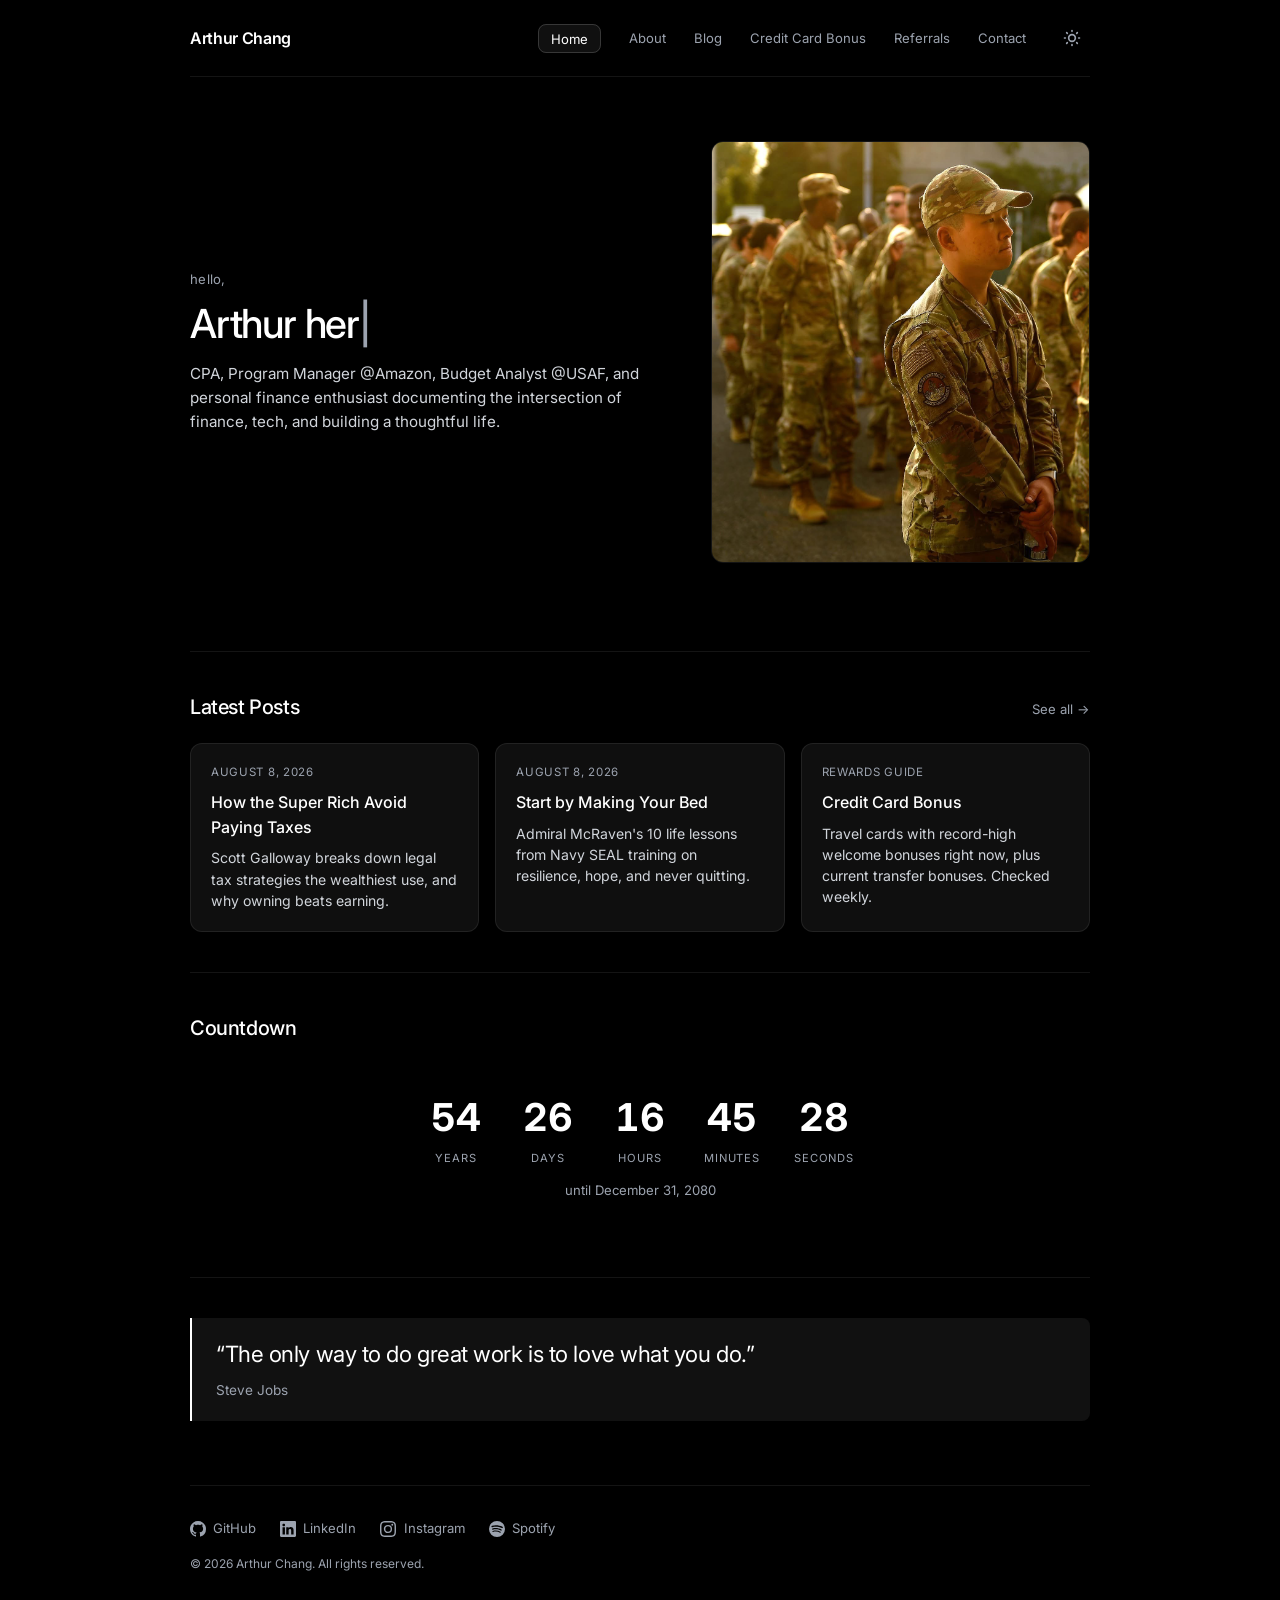
==== commit 9dc74d25: "Customer-facing cleanup, card art on Referrals, logos that always load - Social logos are now added " ====
--- a/index.html
+++ b/index.html
@@ -104,10 +104,10 @@
     <footer>
       <!-- Footer links: social destinations and quick contact channels -->
       <div class="footer-links">
-        <a href="https://github.com/arthurchang881225-boop" target="_blank" rel="noopener"><svg class="icon" aria-hidden="true"><use href="images/icons.svg#icon-github"></use></svg>GitHub</a>
-        <a href="https://www.linkedin.com/in/arthurchangcpa" target="_blank" rel="noopener"><svg class="icon" aria-hidden="true"><use href="images/icons.svg#icon-linkedin"></use></svg>LinkedIn</a>
-        <a href="https://www.instagram.com/ayo.chill.out" target="_blank" rel="noopener"><svg class="icon" aria-hidden="true"><use href="images/icons.svg#icon-instagram"></use></svg>Instagram</a>
-        <a href="https://open.spotify.com/user/s2gosrk3t6dteqrxak48hhbz8" target="_blank" rel="noopener"><svg class="icon" aria-hidden="true"><use href="images/icons.svg#icon-spotify"></use></svg>Spotify</a>
+        <a href="https://github.com/arthurchang881225-boop" target="_blank" rel="noopener"><svg class="icon" aria-hidden="true"><use href="#icon-github"></use></svg>GitHub</a>
+        <a href="https://www.linkedin.com/in/arthurchangcpa" target="_blank" rel="noopener"><svg class="icon" aria-hidden="true"><use href="#icon-linkedin"></use></svg>LinkedIn</a>
+        <a href="https://www.instagram.com/ayo.chill.out" target="_blank" rel="noopener"><svg class="icon" aria-hidden="true"><use href="#icon-instagram"></use></svg>Instagram</a>
+        <a href="https://open.spotify.com/user/s2gosrk3t6dteqrxak48hhbz8" target="_blank" rel="noopener"><svg class="icon" aria-hidden="true"><use href="#icon-spotify"></use></svg>Spotify</a>
       </div>
       <p class="copyright">&copy; 2026 Arthur Chang. All rights reserved.</p>
     </footer>
--- a/styles.css
+++ b/styles.css
@@ -736,11 +736,6 @@
   gap: 1rem 1.5rem;
 }
 
-.ccb-toolbar .ccb-meta {
-  flex: 1 1 320px;
-  margin: 0;
-}
-
 .ccb-toggle {
   display: inline-flex;
   gap: 3px;
@@ -806,12 +801,6 @@
   font-size: 1rem;
   font-weight: 500;
   color: var(--ink);
-}
-
-.ccb-prose p {
-  margin: 0 0 0.75rem;
-  font-size: 0.88rem;
-  line-height: 1.6;
 }
 
 /* Eligibility checker */
@@ -1167,10 +1156,6 @@
   border-top: 1px solid var(--line);
 }
 
-.ccb-card-foot .ccb-meta {
-  margin: 0;
-}
-
 .ccb-actions {
   display: flex;
   flex-wrap: wrap;
@@ -1311,6 +1296,17 @@
 
 .ref-card p {
   flex: 1;
+}
+
+.ref-art {
+  width: 132px;
+  height: auto;
+  margin-bottom: 1rem;
+  border-radius: 0.45rem;
+}
+
+img.ref-art {
+  box-shadow: 0 2px 8px rgba(0, 0, 0, 0.25);
 }
 
 .ref-badge {
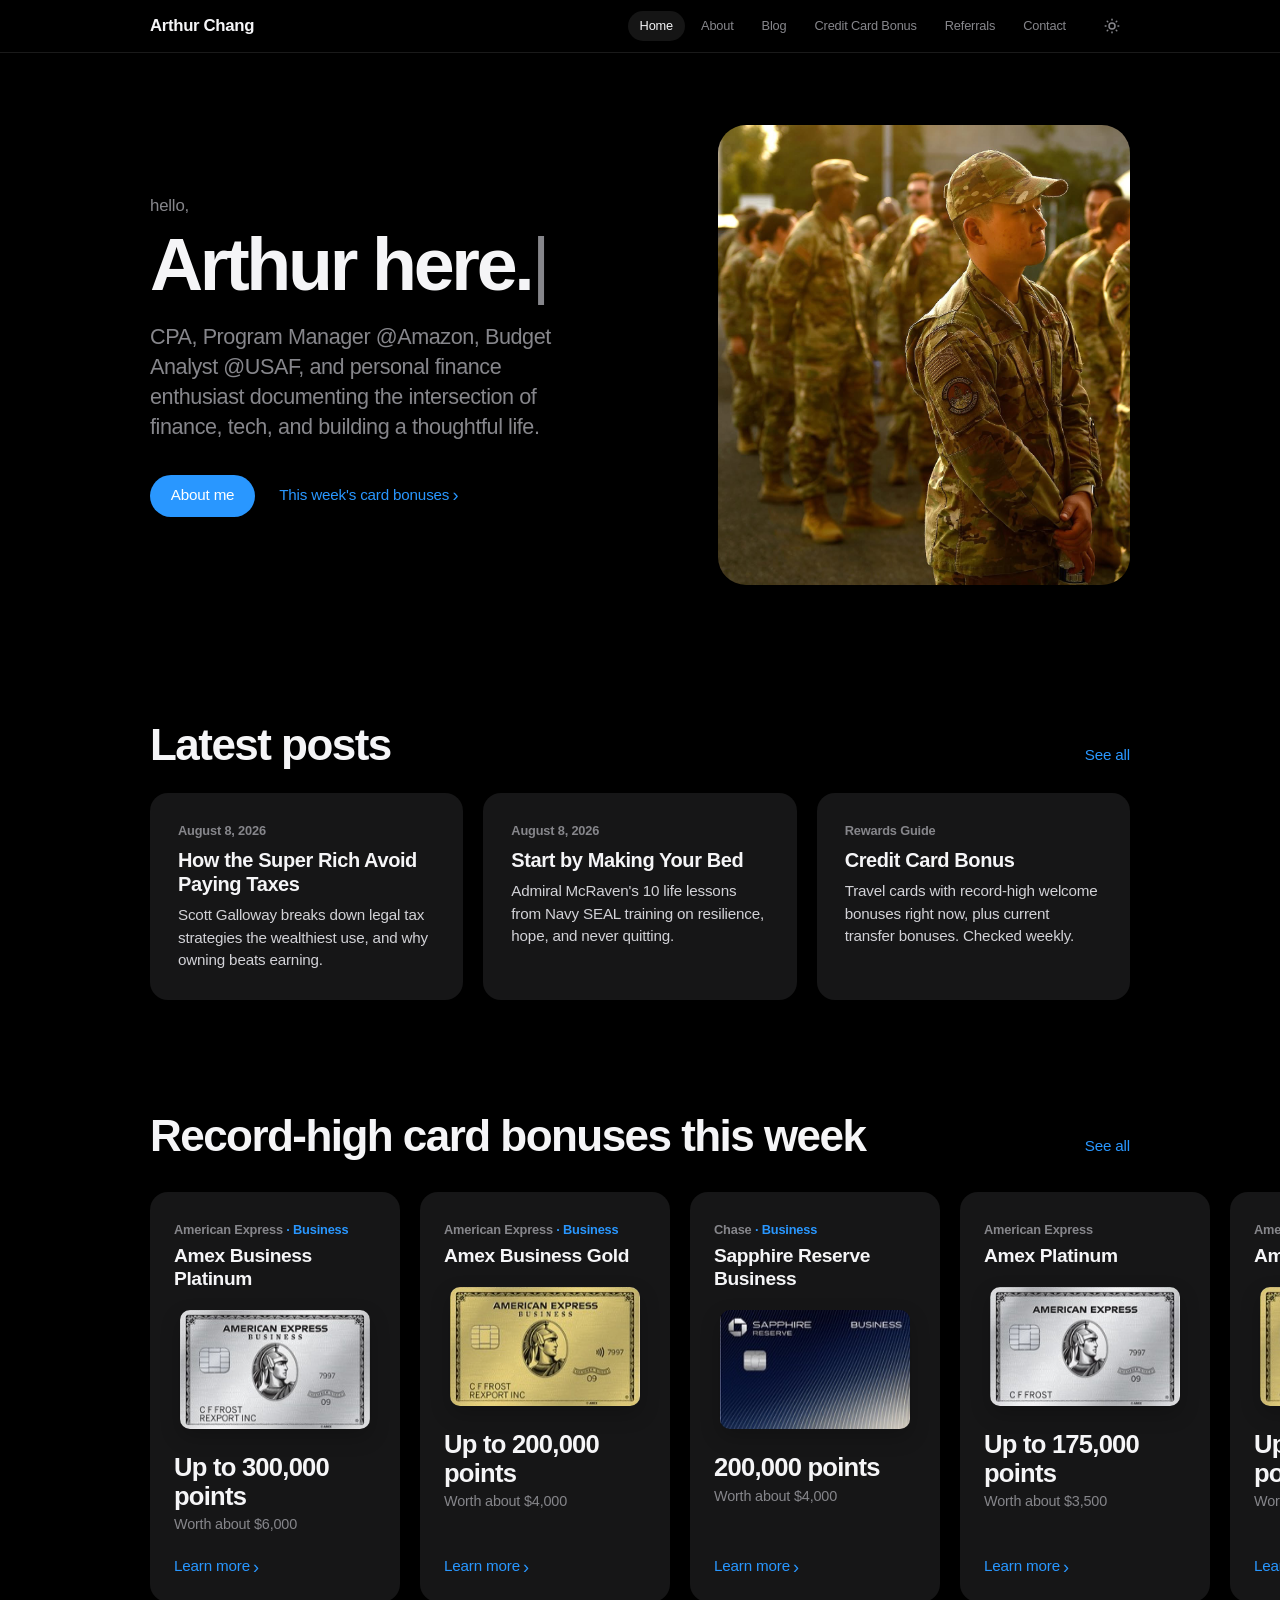
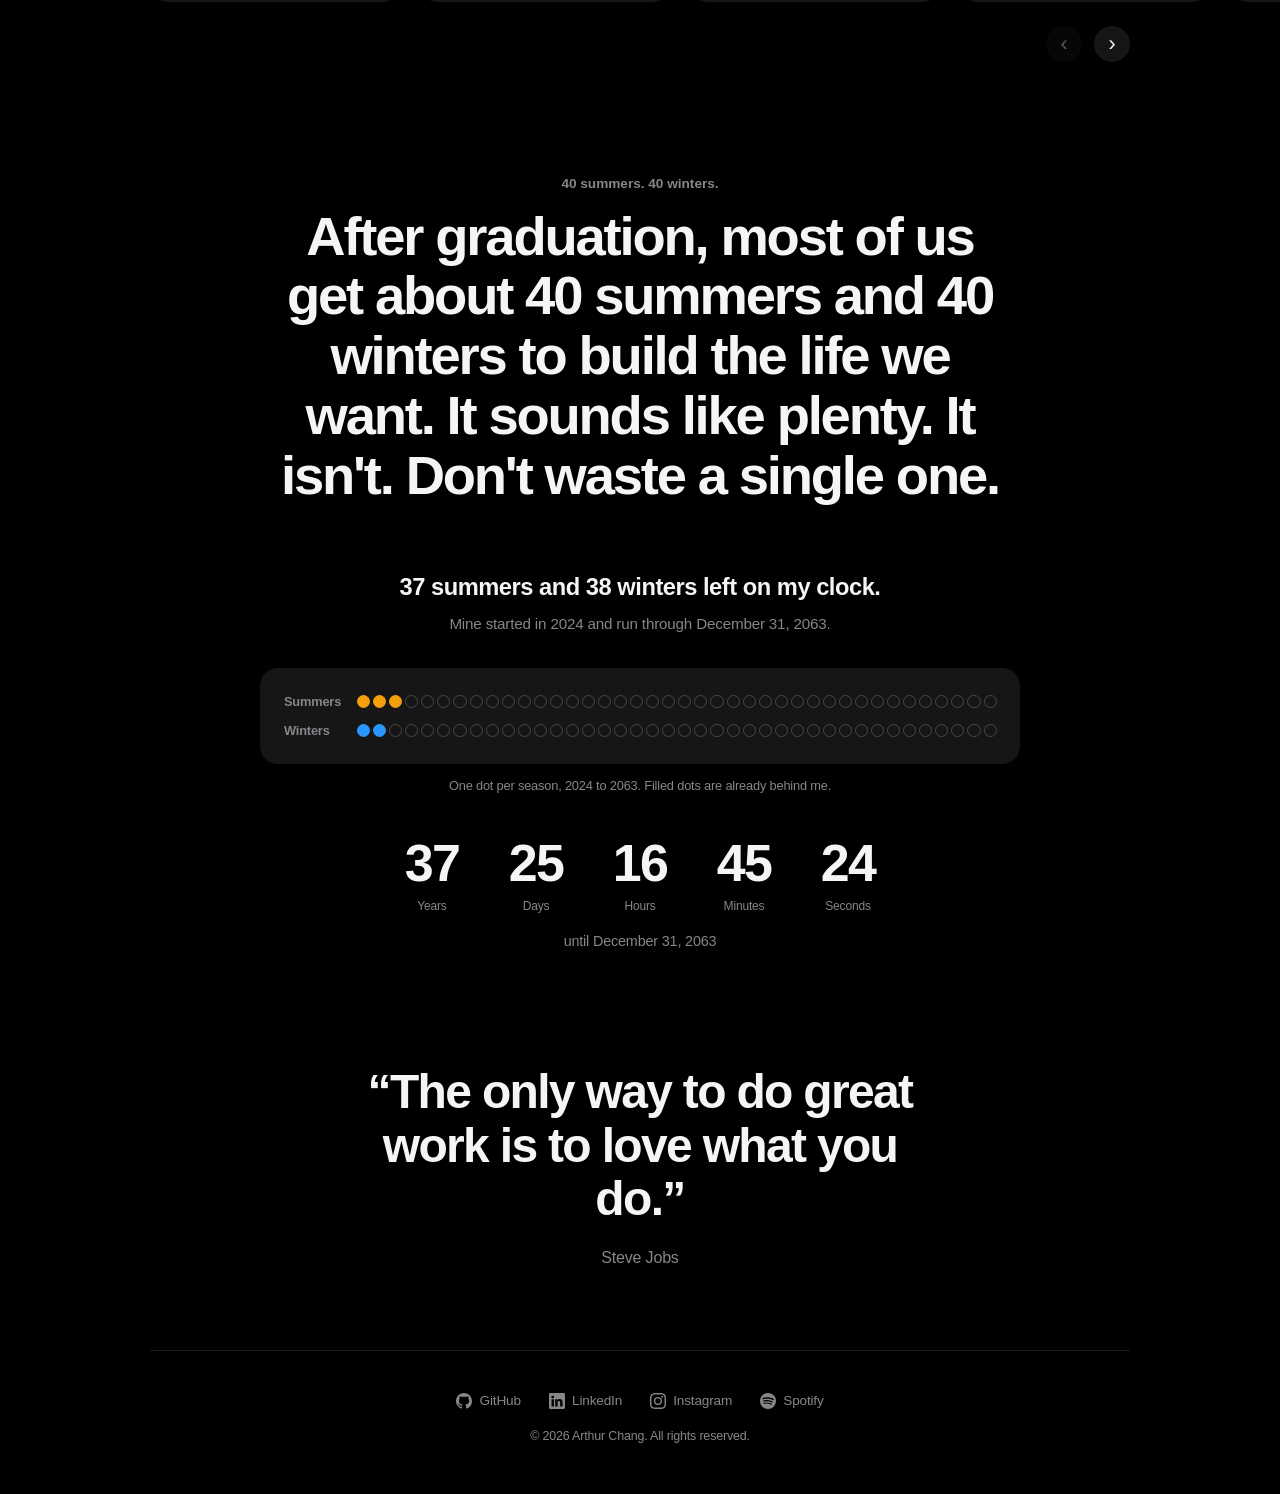
==== commit cb3fe789: "Redesign the site, add clean URLs, 40-summers countdown and new card checker Site-wide - Clean addre" ====
--- a/index.html
+++ b/index.html
@@ -4,6 +4,7 @@
     <meta charset="UTF-8">
     <meta name="viewport" content="width=device-width, initial-scale=1.0">
     <title>Arthur Chang</title>
+    <link rel="canonical" href="https://ayochillout.com/">
     <link rel="stylesheet" href="styles.css">
   </head>
   <body>
@@ -11,17 +12,17 @@
     <header>
       <div class="header-top">
         <div class="site-brand">
-          <h1><a href="index.html">Arthur Chang</a></h1>
+          <h1><a href="/">Arthur Chang</a></h1>
         </div>
         <div class="nav-group">
           <nav>
             <ul>
-            <li><a href="index.html" class="active">Home</a></li>
-            <li><a href="about.html">About</a></li>
-            <li><a href="blog.html">Blog</a></li>
-            <li><a href="credit-card-bonus.html">Credit Card Bonus</a></li>
-            <li><a href="referrals.html">Referrals</a></li>
-            <li><a href="contact.html">Contact</a></li>
+            <li><a href="/" class="active">Home</a></li>
+            <li><a href="/about">About</a></li>
+            <li><a href="/blog">Blog</a></li>
+            <li><a href="/credit-card-bonus">Credit Card Bonus</a></li>
+            <li><a href="/referrals">Referrals</a></li>
+            <li><a href="/contact">Contact</a></li>
             </ul>
           </nav>
           <button class="theme-toggle" aria-label="Toggle theme">
@@ -48,6 +49,10 @@
             CPA, Program Manager @Amazon, Budget Analyst @USAF, and personal finance enthusiast
             documenting the intersection of finance, tech, and building a thoughtful life.
           </p>
+          <div class="hero-actions">
+            <a class="button" href="/about">About me</a>
+            <a class="link-more" href="/credit-card-bonus">This week's card bonuses</a>
+          </div>
         </div>
 
         <div class="hero-visual">
@@ -58,22 +63,22 @@
       <!-- Content feed: highlights the newest writing and curated links -->
       <section class="section-block animate-on-scroll">
         <div class="section-header">
-          <h3>Latest Posts</h3>
-          <a href="blog.html">See all &rarr;</a>
+          <h3>Latest posts</h3>
+          <a href="/blog">See all</a>
         </div>
 
         <div class="card-grid stagger">
-          <a href="blog.html" class="card animate-on-scroll" style="text-decoration:none;">
+          <a href="/blog" class="card animate-on-scroll" style="text-decoration:none;">
             <div class="meta">August 8, 2026</div>
             <h4>How the Super Rich Avoid Paying Taxes</h4>
             <p>Scott Galloway breaks down legal tax strategies the wealthiest use, and why owning beats earning.</p>
           </a>
-          <a href="blog.html" class="card animate-on-scroll" style="text-decoration:none;">
+          <a href="/blog" class="card animate-on-scroll" style="text-decoration:none;">
             <div class="meta">August 8, 2026</div>
             <h4>Start by Making Your Bed</h4>
             <p>Admiral McRaven's 10 life lessons from Navy SEAL training on resilience, hope, and never quitting.</p>
           </a>
-          <a href="credit-card-bonus.html" class="card animate-on-scroll" style="text-decoration:none;">
+          <a href="/credit-card-bonus" class="card animate-on-scroll" style="text-decoration:none;">
             <div class="meta">Rewards Guide</div>
             <h4>Credit Card Bonus</h4>
             <p>Travel cards with record-high welcome bonuses right now, plus current transfer bonuses. Checked weekly.</p>
@@ -81,15 +86,46 @@
         </div>
       </section>
 
-      <!-- Countdown area: a simple time-based milestone display -->
-      <section class="section-block animate-on-scroll">
+      <!-- Record-high card bonuses: js/home.js fills this gallery from data/cards.json
+           (the same data as the Credit Card Bonus page) and hides it if the data can't load -->
+      <section class="section-block animate-on-scroll" id="home-bonuses">
         <div class="section-header">
-          <h3>Countdown</h3>
+          <h3>Record-high card bonuses this week</h3>
+          <a href="/credit-card-bonus">See all</a>
         </div>
-        <div class="countdown-wrapper">
-          <div id="countdown" class="countdown"></div>
-          <p class="countdown-label">until December 31, 2080</p>
+        <div class="gallery">
+          <ul class="gallery-track" id="home-bonus-track"></ul>
+          <div class="gallery-paddles">
+            <button type="button" data-dir="-1" aria-label="Previous cards">&lsaquo;</button>
+            <button type="button" data-dir="1" aria-label="Next cards">&rsaquo;</button>
+          </div>
         </div>
+      </section>
+
+      <!-- 40 summers, 40 winters: the statement, one dot per season and a live countdown.
+           script.js fills the counts, the dots and the clock. -->
+      <section class="section-block seasons" id="seasons">
+        <span class="eyebrow animate-on-scroll">40 summers. 40 winters.</span>
+        <h3 class="seasons-statement reveal-words">
+          After graduation, most of us get about 40 summers and 40 winters to build the life
+          we want. It sounds like plenty. It isn't. Don't waste a single one.
+        </h3>
+
+        <p class="seasons-left animate-on-scroll">
+          <b id="summers-left">40</b> summers and <b id="winters-left">40</b> winters left on my clock.
+        </p>
+        <p class="seasons-sub animate-on-scroll">Mine started in 2024 and run through December 31, 2063.</p>
+
+        <div class="season-grid animate-on-scroll" id="season-grid" aria-hidden="true">
+          <span class="season-row-label">Summers</span>
+          <div class="season-dots" data-season="summer"></div>
+          <span class="season-row-label">Winters</span>
+          <div class="season-dots" data-season="winter"></div>
+        </div>
+        <p class="season-caption">One dot per season, 2024 to 2063. Filled dots are already behind me.</p>
+
+        <div id="countdown" class="countdown" role="timer" aria-label="Time left until December 31, 2063"></div>
+        <p class="countdown-label">until December 31, 2063</p>
       </section>
 
       <!-- Quote block: a short motivational note for the homepage -->
@@ -111,6 +147,22 @@
       </div>
       <p class="copyright">&copy; 2026 Arthur Chang. All rights reserved.</p>
     </footer>
+
+    <!-- Bonus tile layout: js/home.js copies this once per card and fills each data-slot -->
+    <template id="home-bonus-template">
+      <li>
+        <a class="bonus-tile" data-slot="link">
+          <span class="bonus-tile-issuer" data-slot="issuer"></span>
+          <h4 data-slot="name"></h4>
+          <span data-slot="art"></span>
+          <span class="bonus-tile-points" data-slot="points"></span>
+          <span class="bonus-tile-value" data-slot="value"></span>
+          <span class="link-more">Learn more</span>
+        </a>
+      </li>
+    </template>
+
     <script src="script.js"></script>
+    <script src="js/home.js"></script>
   </body>
 </html>
--- a/styles.css
+++ b/styles.css
@@ -1,47 +1,81 @@
-@import url('https://fonts.googleapis.com/css2?family=Inter:wght@400;500;600;700&display=swap');
+/*
+  Site styles
+  -----------
+  Quiet, content-first pages with Apple-style touches: a frosted sticky header,
+  large tight headlines, rounded tiles, pill buttons and gentle scroll animations.
+  Every color, radius and shadow comes from the theme variables below, so light and
+  dark mode stay in step. Pages share these pieces; page-specific sections follow.
+*/
 
 /* ─── Theme Variables ─── */
 :root {
-  --bg:          #ffffff;
-  --bg-soft:     #f9fafb;
-  --panel:       #f3f4f6;
-  --card:        #f9fafb;
-  --ink:         #111827;
-  --muted:       #374151;
-  --faint:       #6b7280;
-  --line:        rgba(0, 0, 0, 0.08);
-  --accent:      #111827;
-  --good:        #15803d;
-  --warn:        #b45309;
-  --bad:         #b91c1c;
-  --toggle-icon: block;
-  --toggle-moon: none;
+  --bg:           #ffffff;
+  --bg-soft:      #f5f5f7;
+  --card:         #f5f5f7;               /* tiles sitting on the page */
+  --panel:        #ffffff;               /* boxes inside a tile, active controls */
+  --ink:          #1d1d1f;
+  --muted:        #424245;
+  --faint:        #6e6e73;
+  --line:         rgba(0, 0, 0, 0.1);
+  --accent:       #0071e3;               /* links and primary buttons */
+  --accent-hover: #0077ed;
+  --on-accent:    #ffffff;
+  --good:         #15803d;
+  --warn:         #b45309;
+  --bad:          #b91c1c;
+  --header-bg:    rgba(255, 255, 255, 0.72);
+  --shadow:       0 2px 6px rgba(0, 0, 0, 0.06);
+  --shadow-hover: 0 12px 32px rgba(0, 0, 0, 0.1);
+  --toggle-icon:  block;
+  --toggle-moon:  none;
 }
 
 html.dark {
-  --bg:          #000000;
-  --bg-soft:     #0a0a0a;
-  --panel:       #111111;
-  --card:        #0f0f0f;
-  --ink:         #ffffff;
-  --muted:       #d1d5db;
-  --faint:       #9ca3af;
-  --line:        rgba(255, 255, 255, 0.08);
-  --accent:      #ffffff;
-  --good:        #4ade80;
-  --warn:        #fbbf24;
-  --bad:         #f87171;
-  --toggle-icon: none;
-  --toggle-moon: block;
+  --bg:           #000000;
+  --bg-soft:      #0b0b0c;
+  --card:         #161617;
+  --panel:        #262628;
+  --ink:          #f5f5f7;
+  --muted:        #d2d2d7;
+  --faint:        #86868b;
+  --line:         rgba(255, 255, 255, 0.1);
+  --accent:       #2997ff;
+  --accent-hover: #47a5ff;
+  --on-accent:    #ffffff;
+  --good:         #4ade80;
+  --warn:         #fbbf24;
+  --bad:          #f87171;
+  --header-bg:    rgba(0, 0, 0, 0.72);
+  --shadow:       0 2px 6px rgba(0, 0, 0, 0.4);
+  --shadow-hover: 0 12px 32px rgba(0, 0, 0, 0.6);
+  --toggle-icon:  none;
+  --toggle-moon:  block;
+}
+
+/* Sizes and motion shared by both themes */
+:root {
+  --page:      min(980px, calc(100% - 2.75rem));  /* content column */
+  --radius:    18px;                               /* tiles */
+  --radius-lg: 28px;                               /* hero image */
+  --radius-sm: 12px;                               /* boxes inside tiles */
+  --ease-out:  cubic-bezier(0.16, 1, 0.3, 1);      /* reveals and hovers */
 }
 
 /* ─── Reset & Base ─── */
 html {
   box-sizing: border-box;
   scroll-behavior: smooth;
+  scroll-padding-top: 72px;   /* anchors land below the sticky header */
 }
 
 *, *::before, *::after {
+  box-sizing: inherit;
+}
+
+/* Newer browsers wrap a <details> body in this pseudo-element, which "*" doesn't
+   match; without this, inputs inside the card checker lose border-box sizing.
+   Kept as its own rule so browsers that don't know it ignore only this line. */
+details::details-content {
   box-sizing: inherit;
 }
 
@@ -49,10 +83,18 @@
   margin: 0;
   background: var(--bg);
   color: var(--muted);
-  font-family: 'Inter', system-ui, -apple-system, sans-serif;
-  line-height: 1.55;
-  font-size: 15px;
+  font-family: -apple-system, BlinkMacSystemFont, 'SF Pro Text', 'Helvetica Neue', 'Inter', 'Segoe UI', Roboto, sans-serif;
+  font-size: 16px;
+  line-height: 1.5;
+  letter-spacing: -0.011em;
+  -webkit-font-smoothing: antialiased;
+  overflow-x: clip;   /* full-bleed galleries never cause sideways page scrolling */
   transition: background-color 0.35s ease, color 0.35s ease;
+}
+
+/* Anything with the hidden attribute stays hidden, even when a class sets display */
+[hidden] {
+  display: none !important;
 }
 
 img {
@@ -70,19 +112,29 @@
   color: var(--ink);
 }
 
+:focus-visible {
+  outline: 2px solid var(--accent);
+  outline-offset: 2px;
+}
+
 /* ─── Layout ─── */
-body > header,
 main,
 footer {
-  width: min(900px, calc(100% - 3rem));
+  width: var(--page);
   margin: 0 auto;
 }
 
-/* ─── Header / Nav ─── */
+/* ─── Header / Nav ───
+   Full-width frosted bar that stays at the top; its content lines up with the page. */
 body > header {
-  padding: 1.25rem 0;
+  position: sticky;
+  top: 0;
+  z-index: 50;
+  background: var(--header-bg);
+  -webkit-backdrop-filter: saturate(180%) blur(20px);
+  backdrop-filter: saturate(180%) blur(20px);
   border-bottom: 1px solid var(--line);
-  transition: border-color 0.35s ease;
+  transition: background-color 0.35s ease, border-color 0.35s ease;
 }
 
 .header-top {
@@ -90,54 +142,57 @@
   justify-content: space-between;
   align-items: center;
   gap: 1.5rem;
-  flex-wrap: wrap;
+  width: var(--page);
+  min-height: 52px;
+  margin: 0 auto;
 }
 
 .site-brand h1 {
   margin: 0;
-  font-size: 1rem;
+  font-size: 1.05rem;
   font-weight: 600;
   letter-spacing: -0.02em;
   color: var(--ink);
-  transition: color 0.35s ease;
+  white-space: nowrap;
 }
 
 .site-brand h1 a {
   color: inherit;
-  text-decoration: none;
 }
 
 .nav-group {
   display: flex;
   align-items: center;
-  gap: 1.75rem;
+  gap: 1rem;
+  min-width: 0;
 }
 
 nav ul {
   list-style: none;
   display: flex;
   align-items: center;
-  gap: 1.75rem;
+  gap: 0.25rem;
   margin: 0;
   padding: 0;
 }
 
 nav a {
-  font-size: 0.82rem;
-  color: var(--faint);
-  transition: color 0.2s ease;
+  display: block;
+  padding: 0.35rem 0.75rem;
+  border-radius: 999px;
+  font-size: 0.8rem;
+  color: var(--faint);
+  white-space: nowrap;
+  transition: color 0.2s ease, background-color 0.2s ease;
+}
+
+nav a:hover {
+  color: var(--ink);
 }
 
 nav a.active {
   color: var(--ink);
-  border: 1px solid rgba(128, 128, 128, 0.35);
-  background: rgba(128, 128, 128, 0.12);
-  border-radius: 0.5rem;
-  padding: 0.35rem 0.75rem;
-}
-
-nav a:hover {
-  color: var(--ink);
+  background: rgba(128, 128, 128, 0.16);
 }
 
 /* ─── Theme Toggle Button ─── */
@@ -145,24 +200,27 @@
   display: flex;
   align-items: center;
   justify-content: center;
+  flex-shrink: 0;
   width: 36px;
   height: 36px;
+  padding: 0;
   border: none;
-  border-radius: 0.5rem;
+  border-radius: 999px;
   background: transparent;
   color: var(--faint);
   cursor: pointer;
-  transition: color 0.2s ease;
-  padding: 0;
+  transition: color 0.2s ease, background-color 0.2s ease;
 }
 
 .theme-toggle:hover {
-  color: var(--ink);
+  opacity: 1;
+  color: var(--ink);
+  background: rgba(128, 128, 128, 0.12);
 }
 
 .theme-toggle svg {
-  width: 20px;
-  height: 20px;
+  width: 18px;
+  height: 18px;
 }
 
 .theme-toggle .icon-sun  { display: var(--toggle-moon); }
@@ -170,15 +228,15 @@
 
 /* ─── Main ─── */
 main {
-  padding: 3rem 0 4rem;
-}
-
-/* ─── Scroll Animations ─── */
+  padding: 3.5rem 0 5rem;
+}
+
+/* ─── Scroll Animations ───
+   script.js adds .in-view when an element scrolls into sight. */
 .animate-on-scroll {
   opacity: 0;
-  transform: translateY(24px);
-  transition: opacity 1.3s cubic-bezier(0.16, 1, 0.3, 1),
-              transform 1.3s cubic-bezier(0.16, 1, 0.3, 1);
+  transform: translateY(40px);
+  transition: opacity 1.1s var(--ease-out), transform 1.1s var(--ease-out);
 }
 
 .animate-on-scroll.in-view {
@@ -188,50 +246,61 @@
 
 /* Stagger children */
 .stagger > .animate-on-scroll:nth-child(1) { transition-delay: 0s; }
-.stagger > .animate-on-scroll:nth-child(2) { transition-delay: 0.18s; }
-.stagger > .animate-on-scroll:nth-child(3) { transition-delay: 0.36s; }
-.stagger > .animate-on-scroll:nth-child(4) { transition-delay: 0.54s; }
-.stagger > .animate-on-scroll:nth-child(5) { transition-delay: 0.72s; }
-.stagger > .animate-on-scroll:nth-child(6) { transition-delay: 0.9s; }
+.stagger > .animate-on-scroll:nth-child(2) { transition-delay: 0.12s; }
+.stagger > .animate-on-scroll:nth-child(3) { transition-delay: 0.24s; }
+.stagger > .animate-on-scroll:nth-child(4) { transition-delay: 0.36s; }
+.stagger > .animate-on-scroll:nth-child(5) { transition-delay: 0.48s; }
+.stagger > .animate-on-scroll:nth-child(6) { transition-delay: 0.6s; }
 
 /* ─── Hero ─── */
 .hero {
   display: grid;
-  grid-template-columns: 1fr 0.8fr;
-  gap: 3rem;
+  grid-template-columns: 1.1fr 0.9fr;
+  gap: clamp(2rem, 5vw, 4rem);
   align-items: center;
-  padding: 1rem 0 3rem;
+  padding: 1rem 0 1.5rem;
 }
 
 .hero-text .greeting {
   display: block;
-  margin: 0 0 0.75rem;
-  color: var(--faint);
-  font-size: 0.82rem;
-  letter-spacing: 0.02em;
+  margin: 0 0 0.5rem;
+  font-size: 1.05rem;
+  font-weight: 500;
+  color: var(--faint);
 }
 
 .hero-text h2 {
-  margin: 0 0 1rem;
-  font-size: clamp(1.8rem, 3.5vw, 2.5rem);
-  font-weight: 500;
-  line-height: 1.1;
-  letter-spacing: -0.03em;
-  color: var(--ink);
-  transition: color 0.35s ease;
+  min-height: 1.02em;   /* keeps the layout still while the name types out */
+  margin: 0 0 1.25rem;
+  font-size: clamp(2.6rem, 1.6rem + 4.4vw, 4.6rem);
+  font-weight: 700;
+  line-height: 1.02;
+  letter-spacing: -0.045em;
+  color: var(--ink);
 }
 
 .hero-text p {
   margin: 0;
-  max-width: 48ch;
-  color: var(--muted);
-  font-size: 0.95rem;
-  line-height: 1.6;
+  max-width: 34ch;
+  font-size: clamp(1.1rem, 1rem + 0.45vw, 1.35rem);
+  font-weight: 500;
+  line-height: 1.4;
+  letter-spacing: -0.02em;
+  color: var(--faint);
+}
+
+.hero-actions {
+  display: flex;
+  flex-wrap: wrap;
+  align-items: center;
+  gap: 0.75rem 1.5rem;
+  margin-top: 2rem;
 }
 
 /* Typing cursor */
 .typing-cursor::after {
   content: '|';
+  font-weight: 300;
   animation: blink 1.1s step-start infinite;
   color: var(--faint);
 }
@@ -241,29 +310,89 @@
 }
 
 .hero-visual {
-  border-radius: 0.75rem;
+  border-radius: var(--radius-lg);
   overflow: hidden;
-  border: 1px solid var(--line);
-  transition: border-color 0.35s ease, transform 0.4s ease;
-}
-
-.hero-visual:hover {
-  transform: scale(1.015);
+  background: var(--card);
 }
 
 .hero-visual img {
   width: 100%;
-  height: 420px;
+  height: 460px;
   object-fit: cover;
-  display: block;
+}
+
+/* The photo zooms in slightly as it scrolls away (browsers with scroll timelines only). */
+@supports (animation-timeline: view()) {
+  @media (prefers-reduced-motion: no-preference) {
+    .hero-visual img {
+      animation: hero-zoom linear both;
+      animation-timeline: view();
+      animation-range: exit 0% exit 100%;
+    }
+  }
+}
+
+@keyframes hero-zoom {
+  to { transform: scale(1.12); }
+}
+
+/* ─── Buttons and links ─── */
+button,
+.button {
+  display: inline-flex;
+  align-items: center;
+  justify-content: center;
+  gap: 0.35rem;
+  padding: 0.6rem 1.3rem;
+  border: 0;
+  border-radius: 999px;
+  background: var(--accent);
+  color: var(--on-accent);
+  font: inherit;
+  font-size: 0.95rem;
+  font-weight: 500;
+  cursor: pointer;
+  transition: background-color 0.2s ease, color 0.2s ease, opacity 0.2s ease;
+}
+
+button:hover,
+.button:hover {
+  background: var(--accent-hover);
+  color: var(--on-accent);
+}
+
+/* "Learn more ›" style text link */
+.link-more {
+  display: inline-flex;
+  align-items: center;
+  gap: 0.2rem;
+  font-size: 0.95rem;
+  color: var(--accent);
+}
+
+.link-more::after {
+  content: '\203A';       /* › */
+  font-size: 1.2em;
+  line-height: 1;
+  transition: transform 0.2s ease;
+}
+
+.link-more:hover {
+  color: var(--accent);
+  text-decoration: underline;
+}
+
+.link-more:hover::after {
+  transform: translateX(2px);
 }
 
 /* ─── Section blocks ─── */
 .section-block {
-  padding-top: 2.5rem;
-  margin-top: 2.5rem;
-  border-top: 1px solid var(--line);
-  transition: border-color 0.35s ease;
+  margin-top: clamp(4rem, 9vw, 7rem);
+}
+
+.page-intro {
+  margin-top: 0;
 }
 
 .section-header {
@@ -271,95 +400,170 @@
   justify-content: space-between;
   align-items: baseline;
   flex-wrap: wrap;
-  gap: 1rem;
-  margin-bottom: 1.25rem;
+  gap: 0.5rem 1rem;
+  margin-bottom: 1.5rem;
 }
 
 .section-header h3 {
   margin: 0;
-  font-size: 1.25rem;
-  font-weight: 500;
-  letter-spacing: -0.02em;
-  color: var(--ink);
-  transition: color 0.35s ease;
+  font-size: clamp(1.75rem, 1.2rem + 2.2vw, 2.75rem);
+  font-weight: 600;
+  line-height: 1.08;
+  letter-spacing: -0.035em;
+  color: var(--ink);
 }
 
 .section-header a {
-  color: var(--faint);
-  font-size: 0.82rem;
+  font-size: 0.95rem;
+  color: var(--accent);
 }
 
 .section-header a:hover {
-  color: var(--ink);
+  color: var(--accent);
+  text-decoration: underline;
+}
+
+/* Small label above a headline */
+.eyebrow {
+  display: block;
+  margin: 0 0 0.75rem;
+  font-size: 0.85rem;
+  font-weight: 600;
+  letter-spacing: 0;
+  color: var(--faint);
 }
 
 /* ─── Content cards ─── */
 .card-grid {
   display: grid;
   grid-template-columns: repeat(auto-fill, minmax(260px, 1fr));
-  gap: 1rem;
+  gap: 1.25rem;
 }
 
 .card {
   background: var(--card);
-  border: 1px solid var(--line);
-  border-radius: 0.75rem;
-  padding: 1.25rem;
-  transition: all 0.25s cubic-bezier(0.22, 1, 0.36, 1);
-}
-
+  border: 0;
+  border-radius: var(--radius);
+  padding: 1.75rem;
+  transition: transform 0.5s var(--ease-out), box-shadow 0.5s var(--ease-out),
+              background-color 0.35s ease;
+}
+
+a.card:hover,
 .card:hover {
-  border-color: rgba(128, 128, 128, 0.25);
-  transform: translateY(-2px);
+  transform: translateY(-4px);
+  box-shadow: var(--shadow-hover);
 }
 
 .card .meta {
-  font-size: 0.72rem;
-  letter-spacing: 0.06em;
-  text-transform: uppercase;
-  color: var(--faint);
   margin-bottom: 0.5rem;
+  font-size: 0.8rem;
+  font-weight: 600;
+  color: var(--faint);
 }
 
 .card h4 {
   margin: 0 0 0.5rem;
-  font-size: 1rem;
-  font-weight: 500;
-  color: var(--ink);
-  transition: color 0.35s ease;
+  font-size: 1.25rem;
+  font-weight: 600;
+  line-height: 1.2;
+  letter-spacing: -0.02em;
+  color: var(--ink);
 }
 
 .card p {
   margin: 0;
   color: var(--muted);
-  font-size: 0.88rem;
+  font-size: 0.95rem;
   line-height: 1.5;
+}
+
+/* ─── Horizontal gallery ───
+   A row of tiles you can swipe, scroll or page with the arrow buttons
+   (script.js wires the buttons for every .gallery). */
+.gallery {
+  position: relative;
+}
+
+.gallery-track {
+  display: grid;
+  grid-auto-flow: column;
+  grid-auto-columns: minmax(250px, 300px);
+  gap: 1.25rem;
+  margin: 0;
+  padding: 0.5rem 0 1.5rem;
+  list-style: none;
+  overflow-x: auto;
+  overscroll-behavior-x: contain;
+  scroll-snap-type: x mandatory;
+  scrollbar-width: none;
+  /* Run to both screen edges while the first tile lines up with the page column.
+     --bleed is the space beside the column: (screen - 980px) / 2, at least the gutter. */
+  --bleed: max((100vw - 980px) / 2, 1.375rem);
+  margin-inline: calc(-1 * var(--bleed));
+  padding-inline: var(--bleed);
+  scroll-padding-inline: var(--bleed);
+}
+
+.gallery-track::-webkit-scrollbar {
+  display: none;
+}
+
+.gallery-track > * {
+  scroll-snap-align: start;
+}
+
+.gallery-paddles {
+  display: flex;
+  justify-content: flex-end;
+  gap: 0.75rem;
+}
+
+.gallery-paddles button {
+  width: 36px;
+  height: 36px;
+  padding: 0;
+  background: var(--card);
+  color: var(--ink);
+  font-size: 1.35rem;
+  line-height: 1;
+}
+
+.gallery-paddles button:hover {
+  background: rgba(128, 128, 128, 0.2);
+  color: var(--ink);
+}
+
+.gallery-paddles button:disabled {
+  opacity: 0.35;
+  cursor: default;
+}
+
+.gallery-paddles button:disabled:hover {
+  background: var(--card);
 }
 
 /* ─── Quote ─── */
 .quote {
-  padding: 1.25rem 1.5rem;
-  border-left: 2px solid var(--ink);
-  background: var(--panel);
-  border-radius: 0 0.5rem 0.5rem 0;
-  transition: background-color 0.35s ease, border-color 0.35s ease;
+  text-align: center;
 }
 
 .quote p {
-  margin: 0;
-  font-size: clamp(1.1rem, 1.8vw, 1.4rem);
-  line-height: 1.45;
-  letter-spacing: -0.02em;
-  color: var(--ink);
-  transition: color 0.35s ease;
+  max-width: 22ch;
+  margin: 0 auto;
+  font-size: clamp(1.75rem, 1rem + 3vw, 3rem);
+  font-weight: 600;
+  line-height: 1.12;
+  letter-spacing: -0.035em;
+  color: var(--ink);
 }
 
 .quote cite {
   display: block;
-  margin-top: 0.6rem;
+  margin-top: 1.25rem;
   color: var(--faint);
   font-style: normal;
-  font-size: 0.85rem;
+  font-size: 1rem;
 }
 
 /* ─── Blog page ─── */
@@ -370,14 +574,9 @@
 
 .blog-list article {
   background: var(--card);
-  border: 1px solid var(--line);
-  border-radius: 0.75rem;
-  padding: 1.5rem;
-  transition: border-color 0.25s ease, background-color 0.35s ease;
-}
-
-.blog-list article:hover {
-  border-color: rgba(128, 128, 128, 0.25);
+  border-radius: var(--radius);
+  padding: 1.75rem;
+  transition: background-color 0.35s ease;
 }
 
 .blog-list article h2 {
@@ -409,7 +608,7 @@
   max-width: 100%;
   aspect-ratio: 16 / 9;
   border: 0;
-  border-radius: 0.5rem;
+  border-radius: var(--radius-sm);
   margin-top: 1rem;
 }
 
@@ -423,15 +622,14 @@
 
 .contact-card {
   background: var(--card);
-  border: 1px solid var(--line);
-  border-radius: 0.75rem;
-  padding: 1.25rem;
-  transition: all 0.25s cubic-bezier(0.22, 1, 0.36, 1);
+  border-radius: var(--radius);
+  padding: 1.5rem;
+  transition: transform 0.5s var(--ease-out), box-shadow 0.5s var(--ease-out);
 }
 
 .contact-card:hover {
-  border-color: rgba(128, 128, 128, 0.25);
-  transform: translateY(-2px);
+  transform: translateY(-4px);
+  box-shadow: var(--shadow-hover);
 }
 
 .contact-card .label {
@@ -448,6 +646,7 @@
 .contact-card .value {
   font-size: 0.82rem;
   color: var(--faint);
+  overflow-wrap: anywhere;   /* long handles wrap instead of widening the card */
 }
 
 .contact-form-section h3 {
@@ -461,9 +660,8 @@
 
 form {
   background: var(--card);
-  border: 1px solid var(--line);
-  border-radius: 0.75rem;
-  padding: 1.5rem;
+  border-radius: var(--radius);
+  padding: 1.75rem;
   max-width: 560px;
   transition: background-color 0.35s ease, border-color 0.35s ease;
 }
@@ -482,7 +680,7 @@
   margin-bottom: 1rem;
   padding: 0.65rem 0.8rem;
   border: 1px solid var(--line);
-  border-radius: 0.5rem;
+  border-radius: var(--radius-sm);
   background: var(--bg);
   color: var(--ink);
   font: inherit;
@@ -493,7 +691,7 @@
 input:focus,
 textarea:focus {
   outline: none;
-  border-color: rgba(128, 128, 128, 0.4);
+  border-color: var(--accent);
 }
 
 textarea {
@@ -501,27 +699,6 @@
   resize: vertical;
 }
 
-button,
-.button {
-  display: inline-flex;
-  align-items: center;
-  justify-content: center;
-  padding: 0.6rem 1.2rem;
-  border: 1px solid var(--line);
-  border-radius: 0.5rem;
-  background: var(--ink);
-  color: var(--bg);
-  font-weight: 600;
-  font-size: 0.85rem;
-  cursor: pointer;
-  transition: opacity 0.2s ease, background-color 0.35s ease, color 0.35s ease;
-}
-
-button:hover,
-.button:hover {
-  opacity: 0.85;
-  text-decoration: none;
-}
 
 /* ─── About page ─── */
 .about-intro {
@@ -547,10 +724,10 @@
 
 .photo-card {
   position: relative;
-  border-radius: 0.75rem;
+  border-radius: var(--radius);
   overflow: hidden;
-  border: 1px solid var(--line);
-  transition: all 0.4s cubic-bezier(0.22, 1, 0.36, 1);
+  background: var(--card);
+  transition: transform 0.5s var(--ease-out), box-shadow 0.5s var(--ease-out);
 }
 
 .photo-card:nth-child(1) { transform: rotate(-3deg); }
@@ -559,7 +736,7 @@
 .photo-card:hover {
   transform: rotate(0deg) scale(1.03) !important;
   z-index: 2;
-  border-color: rgba(128, 128, 128, 0.25);
+  box-shadow: var(--shadow-hover);
 }
 
 .photo-card img {
@@ -659,16 +836,14 @@
 .project-card {
   display: block;
   background: var(--card);
-  border: 1px solid var(--line);
-  border-radius: 0.75rem;
-  padding: 1.25rem;
-  transition: all 0.25s cubic-bezier(0.22, 1, 0.36, 1);
+  border-radius: var(--radius);
+  padding: 1.75rem;
+  transition: transform 0.5s var(--ease-out), box-shadow 0.5s var(--ease-out);
 }
 
 .project-card:hover {
-  border-color: rgba(128, 128, 128, 0.25);
-  transform: translateY(-2px);
-  text-decoration: none;
+  transform: translateY(-4px);
+  box-shadow: var(--shadow-hover);
 }
 
 .project-card h4 {
@@ -706,14 +881,23 @@
    Shared card pieces (.cc-*) are also used by the Referrals page.
    Status colors come from --good / --warn / --bad so both themes stay readable. */
 .ccb-intro {
-  max-width: 680px;
+  max-width: 720px;
 }
 
 .ccb-lede {
   margin: 0 0 0.75rem;
-  font-size: 0.95rem;
-  line-height: 1.6;
+  font-size: clamp(1.05rem, 1rem + 0.3vw, 1.2rem);
+  line-height: 1.5;
   color: var(--muted);
+}
+
+/* The toggle and checker sit close under the intro, like one control bar */
+.section-block.ccb-toolbar {
+  margin-top: 2rem;
+}
+
+.ccb-toolbar + .section-block {
+  margin-top: 1.25rem;
 }
 
 .ccb-lede b {
@@ -738,57 +922,45 @@
 
 .ccb-toggle {
   display: inline-flex;
-  gap: 3px;
+  gap: 2px;
   padding: 3px;
-  border: 1px solid var(--line);
   border-radius: 999px;
-  background: var(--panel);
+  background: var(--card);
 }
 
 .ccb-toggle button {
-  padding: 0.4rem 1.1rem;
-  border: 0;
+  padding: 0.45rem 1.4rem;
   border-radius: 999px;
   background: transparent;
   color: var(--faint);
-  font-weight: 500;
-}
-
-.ccb-toggle button[aria-pressed="true"] {
-  background: var(--ink);
-  color: var(--bg);
+  font-size: 0.9rem;
 }
 
 .ccb-toggle button:hover {
-  opacity: 1;
-  color: var(--ink);
-}
-
+  background: transparent;
+  color: var(--ink);
+}
+
+.ccb-toggle button[aria-pressed="true"],
 .ccb-toggle button[aria-pressed="true"]:hover {
-  color: var(--bg);
-}
-
-.ccb-toggle button:focus-visible,
-.ccb-panel summary:focus-visible,
-.cc-cta:focus-visible {
-  outline: 2px solid var(--ink);
-  outline-offset: 2px;
+  background: var(--panel);
+  color: var(--ink);
+  box-shadow: var(--shadow);
 }
 
 /* Panels and collapsible sections */
 .ccb-panel {
   background: var(--card);
-  border: 1px solid var(--line);
-  border-radius: 0.75rem;
-  padding: 1.25rem;
-  margin-bottom: 1rem;
+  border-radius: var(--radius);
+  padding: 1.5rem;
+  margin-bottom: 1.25rem;
   transition: background-color 0.35s ease, border-color 0.35s ease;
 }
 
 .ccb-panel summary {
   cursor: pointer;
-  font-size: 1rem;
-  font-weight: 500;
+  font-size: 1.1rem;
+  font-weight: 600;
   color: var(--ink);
 }
 
@@ -798,82 +970,153 @@
 
 .ccb-panel-title {
   margin: 0 0 0.35rem;
-  font-size: 1rem;
-  font-weight: 500;
-  color: var(--ink);
-}
-
-/* Eligibility checker */
-.ccb-fields {
-  display: grid;
-  grid-template-columns: repeat(auto-fit, minmax(220px, 1fr));
-  gap: 0 1rem;
-  margin-top: 0.75rem;
-}
-
-.ccb-fields label {
-  min-height: 2.6em;
-  font-weight: 400;
-}
-
-.ccb-had {
+  font-size: 1.1rem;
+  font-weight: 600;
+  color: var(--ink);
+}
+
+/* Bonus checker: a start row, then one question at a time, then the result */
+.ccb-check-start,
+.ccb-done-actions {
+  display: flex;
+  flex-wrap: wrap;
+  align-items: center;
+  justify-content: space-between;
+  gap: 1rem;
+}
+
+.ccb-check-start .ccb-meta {
+  margin: 0;
+}
+
+.ccb-progress {
+  display: flex;
+  align-items: center;
+  gap: 1rem;
+  margin-bottom: 1.25rem;
+  font-size: 0.8rem;
+  color: var(--faint);
+}
+
+.ccb-progress-bar {
+  flex: 1;
+  max-width: 220px;
+  height: 4px;
+  border-radius: 999px;
+  background: var(--line);
+  overflow: hidden;
+}
+
+.ccb-progress-bar i {
+  display: block;
+  height: 100%;
+  width: 25%;
+  background: var(--accent);
+  transition: width 0.4s var(--ease-out);
+}
+
+.ccb-question {
   margin: 0 0 1rem;
-  padding: 0.75rem 1rem;
+  font-size: clamp(1.15rem, 1rem + 0.6vw, 1.45rem);
+  font-weight: 600;
+  line-height: 1.25;
+  letter-spacing: -0.02em;
+  color: var(--ink);
+  outline: none;
+}
+
+.ccb-step {
+  animation: ccb-step-in 0.35s var(--ease-out);
+}
+
+@keyframes ccb-step-in {
+  from { opacity: 0; transform: translateX(16px); }
+}
+
+/* Answers are outlined pills; the chosen one fills with the accent color */
+.ccb-options {
+  display: flex;
+  flex-wrap: wrap;
+  gap: 0.6rem;
+}
+
+.ccb-options button {
+  padding: 0.6rem 1.15rem;
   border: 1px solid var(--line);
-  border-radius: 0.5rem;
-}
-
-.ccb-had legend {
-  padding: 0 0.35rem;
-  font-size: 0.82rem;
-  font-weight: 500;
-  color: var(--muted);
-}
-
-.ccb-had h5 {
-  margin: 0.5rem 0 0.35rem;
-  font-size: 0.7rem;
-  font-weight: 500;
-  letter-spacing: 0.06em;
-  text-transform: uppercase;
-  color: var(--faint);
-}
-
-.ccb-had-group {
-  display: grid;
-  grid-template-columns: repeat(auto-fill, minmax(190px, 1fr));
-  gap: 0.15rem 1rem;
-}
-
-.ccb-had label,
-.ccb-checks label {
-  display: flex;
+  background: var(--panel);
+  color: var(--ink);
+  font-size: 0.92rem;
+}
+
+.ccb-options button:hover {
+  background: var(--panel);
+  color: var(--ink);
+  border-color: var(--accent);
+}
+
+.ccb-options button[aria-pressed="true"],
+.ccb-options button[aria-pressed="true"]:hover {
+  border-color: var(--accent);
+  background: var(--accent);
+  color: var(--on-accent);
+}
+
+.ccb-quiz-nav {
+  display: flex;
+  justify-content: space-between;
+  align-items: center;
+  min-height: 2.5rem;
+  margin-top: 1.5rem;
+}
+
+/* Quiet text-style button (Back, Change answers, Start over, Show them) */
+.ccb-text-button,
+.ccb-text-button:hover {
+  padding: 0.3rem 0;
+  background: none;
+  color: var(--accent);
+  font-size: 0.9rem;
+}
+
+.ccb-text-button:hover {
+  text-decoration: underline;
+}
+
+.ccb-quiz-nav [data-action="next"] {
+  margin-left: auto;
+}
+
+.ccb-result {
+  margin: 0 0 0.75rem;
+  font-size: 1.15rem;
+  color: var(--ink);
+}
+
+.ccb-answers {
+  display: flex;
+  flex-wrap: wrap;
+  gap: 0.4rem;
+  margin-bottom: 1rem;
+}
+
+.ccb-switch {
+  display: inline-flex;
   align-items: center;
   gap: 0.5rem;
-  margin: 0;
-  font-size: 0.82rem;
-  font-weight: 400;
-  color: var(--muted);
+  margin: 0 auto 0 0;
+  font-size: 0.9rem;
+  color: var(--ink);
   cursor: pointer;
 }
 
-.ccb-checker input[type="checkbox"] {
+.ccb-switch input {
   width: auto;
   margin: 0;
-  accent-color: var(--ink);
-}
-
-.ccb-checks {
-  display: flex;
-  flex-wrap: wrap;
-  gap: 0.5rem 1.5rem;
-  margin-bottom: 0.75rem;
-}
-
-.ccb-summary {
-  margin: 0;
-  font-size: 0.88rem;
-  color: var(--ink);
+  accent-color: var(--accent);
+}
+
+.ccb-done-actions .ccb-text-button {
+  margin-left: 0.5rem;
 }
 
 /* Chart: bonus value per $100 of spend */
@@ -958,9 +1201,9 @@
   max-width: 240px;
   padding: 0.5rem 0.65rem;
   border: 1px solid var(--line);
-  border-radius: 0.5rem;
-  background: var(--bg);
-  box-shadow: 0 6px 18px rgba(0, 0, 0, 0.18);
+  border-radius: var(--radius-sm);
+  background: var(--panel);
+  box-shadow: var(--shadow-hover);
   font-size: 0.75rem;
   color: var(--muted);
   pointer-events: none;
@@ -991,8 +1234,8 @@
 .ccb-art img {
   width: 132px;
   height: auto;
-  border-radius: 0.45rem;
-  box-shadow: 0 2px 8px rgba(0, 0, 0, 0.25);
+  border-radius: 8px;
+  box-shadow: 0 6px 16px rgba(0, 0, 0, 0.22);
 }
 
 .ccb-art-fallback {
@@ -1015,8 +1258,9 @@
 
 .ccb-card-title h4 {
   margin: 0.2rem 0 0.5rem;
-  font-size: 1.1rem;
+  font-size: 1.3rem;
   font-weight: 600;
+  letter-spacing: -0.02em;
   line-height: 1.3;
   color: var(--ink);
 }
@@ -1087,22 +1331,25 @@
   pointer-events: none;
 }
 
-.ccb-columns {
+/* Three sections under the offer history: earning rates, credits, highlights */
+.ccb-sections {
   display: grid;
-  grid-template-columns: repeat(auto-fit, minmax(260px, 1fr));
-  gap: 1rem 1.5rem;
-  margin-top: 1.25rem;
+  grid-template-columns: repeat(auto-fit, minmax(240px, 1fr));
+  gap: 1.25rem 1.75rem;
+  margin-top: 1.5rem;
 }
 
 .ccb-card .lbl {
-  margin-bottom: 0.4rem;
+  margin: 0 0 0.4rem;
   font-size: 0.7rem;
+  font-weight: 500;
   letter-spacing: 0.05em;
   text-transform: uppercase;
   color: var(--faint);
 }
 
 .ccb-earn,
+.ccb-credits,
 .ccb-perks {
   margin: 0;
   padding: 0;
@@ -1110,39 +1357,87 @@
 }
 
 .ccb-earn li,
+.ccb-credits li,
 .ccb-perks li {
   display: flex;
   gap: 0.75rem;
-  padding: 0.3rem 0;
+  padding: 0.4rem 0;
   border-bottom: 1px solid var(--line);
-  font-size: 0.82rem;
+  font-size: 0.85rem;
   line-height: 1.45;
 }
 
 .ccb-earn li:last-child,
+.ccb-credits li:last-child,
 .ccb-perks li:last-child {
   border-bottom: 0;
 }
 
+/* Rate first, then every category at that rate */
 .ccb-earn b {
-  flex: 0 0 2.8rem;
-  color: var(--ink);
-}
-
+  flex: 0 0 2.9rem;
+  color: var(--ink);
+}
+
+/* Credits and highlights: name on the left, amount on the right */
+.ccb-credits li,
 .ccb-perks li {
   justify-content: space-between;
 }
 
+.ccb-credits b,
 .ccb-perks b {
   flex-shrink: 0;
   max-width: 45%;
   text-align: right;
   font-weight: 500;
+}
+
+.ccb-credits b {
   color: var(--good);
 }
 
-.ccb-perks .ccb-perk b {
-  color: var(--faint);
+.ccb-perks b {
+  color: var(--faint);
+}
+
+/* Yearly total under the credits */
+.ccb-credits .ccb-total {
+  margin-top: 0.25rem;
+  padding-top: 0.6rem;
+  border-top: 1px solid var(--ink);
+  font-weight: 600;
+  color: var(--ink);
+}
+
+.ccb-credits .ccb-total b {
+  font-size: 1rem;
+  font-weight: 700;
+  font-variant-numeric: tabular-nums;
+}
+
+.ccb-none {
+  color: var(--faint);
+}
+
+/* Annual fee waived for the first year: regular fee crossed out in red */
+.ccb-fee-old {
+  position: relative;
+  margin-right: 0.5rem;
+  color: var(--faint);
+  font-weight: 600;
+  text-decoration: none;
+}
+
+.ccb-fee-old::after {
+  content: '';
+  position: absolute;
+  left: -3px;
+  right: -3px;
+  top: 50%;
+  border-top: 2.5px solid var(--bad);
+  border-radius: 2px;
+  transform: rotate(-12deg);
 }
 
 .ccb-card-foot {
@@ -1168,7 +1463,7 @@
 }
 
 .ccb-official {
-  font-size: 0.78rem;
+  font-size: 0.85rem;
   color: var(--faint);
   text-decoration: underline;
   text-underline-offset: 2px;
@@ -1185,8 +1480,8 @@
 .ccb-table-wrap {
   overflow-x: auto;
   margin-bottom: 0.75rem;
-  border: 1px solid var(--line);
-  border-radius: 0.75rem;
+  border-radius: var(--radius);
+  background: var(--card);
 }
 
 .ccb-table {
@@ -1197,7 +1492,7 @@
 
 .ccb-table th,
 .ccb-table td {
-  padding: 0.65rem 0.8rem;
+  padding: 0.8rem 1rem;
   border-bottom: 1px solid var(--line);
   text-align: left;
   vertical-align: top;
@@ -1209,7 +1504,6 @@
   letter-spacing: 0.05em;
   text-transform: uppercase;
   color: var(--faint);
-  background: var(--panel);
   white-space: nowrap;
 }
 
@@ -1302,11 +1596,11 @@
   width: 132px;
   height: auto;
   margin-bottom: 1rem;
-  border-radius: 0.45rem;
+  border-radius: 8px;
 }
 
 img.ref-art {
-  box-shadow: 0 2px 8px rgba(0, 0, 0, 0.25);
+  box-shadow: 0 6px 16px rgba(0, 0, 0, 0.22);
 }
 
 .ref-badge {
@@ -1326,14 +1620,9 @@
 
 .cc-card {
   background: var(--card);
-  border: 1px solid var(--line);
-  border-radius: 0.75rem;
-  padding: 1.5rem;
-  transition: all 0.25s cubic-bezier(0.22, 1, 0.36, 1);
-}
-
-.cc-card:hover {
-  border-color: rgba(128, 128, 128, 0.25);
+  border-radius: var(--radius);
+  padding: 1.75rem;
+  transition: background-color 0.35s ease;
 }
 
 .cc-issuer {
@@ -1386,8 +1675,8 @@
 
 .cc-detail-box {
   background: var(--panel);
-  border-radius: 0.5rem;
-  padding: 0.85rem 1rem;
+  border-radius: var(--radius-sm);
+  padding: 1rem 1.1rem;
   transition: background-color 0.35s ease;
 }
 
@@ -1400,13 +1689,11 @@
 }
 
 .cc-detail-box .val {
-  font-size: 1.2rem;
+  font-size: 1.35rem;
   font-weight: 700;
-  color: var(--good);
-}
-
-.cc-detail-box .val.fee {
-  color: var(--warn);
+  letter-spacing: -0.02em;
+  color: var(--ink);
+  font-variant-numeric: tabular-nums;
 }
 
 .cc-detail-box .sub {
@@ -1416,29 +1703,29 @@
   margin-top: 0.25rem;
 }
 
+/* Primary call to action: the same blue pill as .button */
 .cc-cta {
   display: inline-flex;
   align-items: center;
   gap: 0.4rem;
   margin-top: 1rem;
-  padding: 0.5rem 1rem;
-  border: 1px solid var(--line);
-  border-radius: 0.5rem;
-  font-size: 0.82rem;
+  padding: 0.55rem 1.25rem;
+  border-radius: 999px;
+  background: var(--accent);
+  font-size: 0.9rem;
   font-weight: 500;
-  color: var(--ink);
-  transition: all 0.2s ease;
+  color: var(--on-accent);
+  transition: background-color 0.2s ease;
 }
 
 .cc-cta:hover {
-  border-color: rgba(128, 128, 128, 0.3);
-  color: var(--ink);
-  text-decoration: none;
+  background: var(--accent-hover);
+  color: var(--on-accent);
 }
 
 /* ─── Page Transition ─── */
 main {
-  animation: pageFadeIn 1.2s cubic-bezier(0.16, 1, 0.3, 1);
+  animation: pageFadeIn 1s var(--ease-out);
 }
 
 @keyframes pageFadeIn {
@@ -1452,59 +1739,242 @@
   }
 }
 
-/* ─── Countdown Timer ─── */
-.countdown-wrapper {
+/* ─── Home: record-high bonus tiles (filled by js/home.js) ─── */
+.bonus-tile {
+  display: flex;
+  flex-direction: column;
+  height: 100%;
+  padding: 1.75rem 1.5rem 1.5rem;
+  border-radius: var(--radius);
+  background: var(--card);
+  color: var(--muted);
+  transition: transform 0.5s var(--ease-out), box-shadow 0.5s var(--ease-out);
+}
+
+.bonus-tile:hover {
+  color: var(--muted);
+  transform: translateY(-4px);
+  box-shadow: var(--shadow-hover);
+}
+
+.bonus-tile-issuer {
+  font-size: 0.8rem;
+  font-weight: 600;
+  color: var(--faint);
+}
+
+.bonus-tile-issuer .bonus-tile-tag {
+  color: var(--accent);
+}
+
+.bonus-tile h4 {
+  margin: 0.3rem 0 1.25rem;
+  font-size: 1.2rem;
+  font-weight: 600;
+  line-height: 1.2;
+  letter-spacing: -0.02em;
+  color: var(--ink);
+}
+
+.bonus-tile-art {
+  align-self: center;
+  width: 190px;
+  max-width: 100%;
+  aspect-ratio: 1.586;
+  margin-bottom: 1.5rem;
+  border-radius: 10px;
+  object-fit: cover;
+  box-shadow: 0 8px 20px rgba(0, 0, 0, 0.22);
+  transition: transform 0.6s var(--ease-out);
+}
+
+.bonus-tile:hover .bonus-tile-art {
+  transform: scale(1.04) rotate(-1deg);
+}
+
+div.bonus-tile-art {
+  display: flex;
+  align-items: flex-end;
+  padding: 0.6rem;
+  background: linear-gradient(135deg, var(--panel), var(--bg-soft));
+  box-shadow: none;
+  border: 1px solid var(--line);
+  font-size: 0.75rem;
+  color: var(--faint);
+}
+
+.bonus-tile-points {
+  font-size: 1.6rem;
+  font-weight: 700;
+  line-height: 1.1;
+  letter-spacing: -0.03em;
+  color: var(--ink);
+  font-variant-numeric: tabular-nums;
+}
+
+.bonus-tile-value {
+  margin: 0.25rem 0 1.25rem;
+  font-size: 0.9rem;
+  color: var(--faint);
+}
+
+.bonus-tile .link-more {
+  margin-top: auto;
+}
+
+/* ─── Home: 40 summers, 40 winters ───
+   A statement whose words light up as you scroll, the summers and winters as dots,
+   and a live countdown. All filled by script.js. */
+.seasons {
   text-align: center;
-  padding: 1.5rem 0;
-}
-
+}
+
+.seasons-statement {
+  max-width: 24ch;
+  margin: 0 auto;
+  font-size: clamp(1.9rem, 1rem + 3.4vw, 3.4rem);
+  font-weight: 700;
+  line-height: 1.1;
+  letter-spacing: -0.04em;
+  color: var(--ink);
+}
+
+/* Words start dim and brighten one by one (see "Word Reveal" in script.js) */
+.reveal-words .word {
+  opacity: 0.18;
+  transition: opacity 0.35s ease;
+}
+
+.reveal-words .word.lit {
+  opacity: 1;
+}
+
+.seasons-left {
+  margin: clamp(2.5rem, 6vw, 4rem) 0 0.5rem;
+  font-size: clamp(1.15rem, 1rem + 0.6vw, 1.5rem);
+  font-weight: 600;
+  letter-spacing: -0.02em;
+  color: var(--ink);
+}
+
+.seasons-left b {
+  font-variant-numeric: tabular-nums;
+}
+
+.seasons-sub {
+  margin: 0 0 2rem;
+  font-size: 0.95rem;
+  color: var(--faint);
+}
+
+.season-grid {
+  display: grid;
+  grid-template-columns: auto 1fr;
+  gap: 0.6rem 1rem;
+  align-items: center;
+  max-width: 760px;
+  margin: 0 auto;
+  padding: 1.5rem;
+  border-radius: var(--radius);
+  background: var(--card);
+  text-align: left;
+}
+
+.season-row-label {
+  font-size: 0.8rem;
+  font-weight: 600;
+  color: var(--faint);
+}
+
+.season-dots {
+  display: grid;
+  grid-template-columns: repeat(40, 1fr);
+  gap: 3px;
+}
+
+.season-dot {
+  aspect-ratio: 1;
+  border-radius: 50%;
+  border: 1.5px solid rgba(128, 128, 128, 0.45);
+  transform: scale(0.4);
+  opacity: 0;
+  transition: transform 0.5s var(--ease-out), opacity 0.5s var(--ease-out);
+  transition-delay: calc(var(--i) * 12ms);
+}
+
+.season-grid.in-view .season-dot {
+  transform: scale(1);
+  opacity: 1;
+}
+
+.season-dot.spent.summer { background: #f59e0b; border-color: #f59e0b; }
+.season-dot.spent.winter { background: var(--accent); border-color: var(--accent); }
+
+.season-dot.now {
+  animation: season-pulse 2s ease-in-out infinite;
+}
+
+@keyframes season-pulse {
+  50% { box-shadow: 0 0 0 4px rgba(128, 128, 128, 0.25); }
+}
+
+.season-caption {
+  margin: 0.75rem 0 0;
+  font-size: 0.8rem;
+  color: var(--faint);
+}
+
+/* Countdown clock */
 .countdown {
   display: flex;
   justify-content: center;
-  gap: 1.25rem;
+  gap: clamp(1rem, 4vw, 2.5rem);
   flex-wrap: wrap;
+  margin-top: 2.5rem;
 }
 
 .countdown .unit {
   display: flex;
   flex-direction: column;
   align-items: center;
-  min-width: 72px;
+  min-width: 64px;
 }
 
 .countdown .num {
-  font-size: clamp(1.6rem, 3vw, 2.4rem);
+  font-size: clamp(2rem, 1.4rem + 2.4vw, 3.25rem);
   font-weight: 700;
+  line-height: 1.1;
+  letter-spacing: -0.03em;
   color: var(--ink);
   font-variant-numeric: tabular-nums;
-  transition: color 0.35s ease;
 }
 
 .countdown .lbl {
-  font-size: 0.7rem;
-  text-transform: uppercase;
-  letter-spacing: 0.08em;
-  color: var(--faint);
-  margin-top: 0.2rem;
+  margin-top: 0.3rem;
+  font-size: 0.75rem;
+  font-weight: 500;
+  color: var(--faint);
 }
 
 .countdown-label {
-  font-size: 0.82rem;
-  color: var(--faint);
-  margin-top: 0.75rem;
+  margin: 1rem 0 0;
+  font-size: 0.9rem;
+  color: var(--faint);
 }
 
 /* ─── Footer ─── */
 footer {
+  padding: 2.5rem 0 3rem;
   border-top: 1px solid var(--line);
-  padding: 2rem 0;
+  text-align: center;
   transition: border-color 0.35s ease;
 }
 
 .footer-links {
   display: flex;
   flex-wrap: wrap;
-  gap: 1.5rem;
+  justify-content: center;
+  gap: 0.75rem 1.75rem;
   margin-bottom: 1rem;
 }
 
@@ -1512,36 +1982,138 @@
   display: inline-flex;
   align-items: center;
   gap: 0.45rem;
-  font-size: 0.82rem;
-  color: var(--faint);
-}
-
-/* Social logos from images/icons.svg; they take the color of their link */
+  font-size: 0.85rem;
+  color: var(--faint);
+}
+
+.footer-links a:hover {
+  color: var(--ink);
+}
+
+/* Social logos drawn by script.js; they take the color of their link */
 .icon {
   width: 16px;
   height: 16px;
   flex-shrink: 0;
 }
 
-.footer-links a:hover {
-  color: var(--ink);
-}
-
 footer .copyright {
-  font-size: 0.75rem;
-  color: var(--faint);
   margin: 0;
+  font-size: 0.78rem;
+  color: var(--faint);
+}
+
+/* ─── Reduced motion: show everything at once, without movement ─── */
+@media (prefers-reduced-motion: reduce) {
+  html {
+    scroll-behavior: auto;
+  }
+
+  main,
+  .season-dot.now {
+    animation: none;
+  }
+
+  .animate-on-scroll,
+  .season-dot {
+    opacity: 1;
+    transform: none;
+    transition: none;
+  }
+
+  .reveal-words .word {
+    opacity: 1;
+  }
+
+  .card:hover,
+  a.card:hover,
+  .bonus-tile:hover,
+  .bonus-tile:hover .bonus-tile-art {
+    transform: none;
+  }
 }
 
 /* ─── Responsive ─── */
+
+/* Narrow screens: name and theme button on top, the nav as one swipeable row below */
+@media (max-width: 820px) {
+  html {
+    scroll-padding-top: 104px;
+  }
+
+  .header-top {
+    flex-wrap: wrap;
+    gap: 0 1rem;
+    min-height: 0;
+    padding-top: 0.5rem;
+  }
+
+  .site-brand {
+    flex: 1;
+  }
+
+  .nav-group {
+    display: contents;
+  }
+
+  .theme-toggle {
+    order: 2;
+  }
+
+  nav {
+    order: 3;
+    flex-basis: 100%;
+    margin: 0 -0.75rem;
+    padding: 0.25rem 0 0.5rem;
+    overflow-x: auto;
+    scrollbar-width: none;
+  }
+
+  nav::-webkit-scrollbar {
+    display: none;
+  }
+
+  nav ul {
+    width: max-content;
+    padding-right: 1.5rem;
+  }
+}
+
 @media (max-width: 700px) {
+  main {
+    padding-top: 2rem;
+  }
+
   .hero,
   .about-intro {
     grid-template-columns: 1fr;
   }
 
   .hero-visual img {
-    height: 300px;
+    height: 320px;
+  }
+
+  .gallery-track {
+    grid-auto-columns: 78%;
+  }
+
+  /* Seasons: labels above their dots, 20 dots per row */
+  .season-grid {
+    grid-template-columns: 1fr;
+    padding: 1.25rem 1rem;
+  }
+
+  .season-dots {
+    grid-template-columns: repeat(20, 1fr);
+    gap: 4px;
+  }
+
+  .countdown {
+    gap: 0.75rem;
+  }
+
+  .countdown .unit {
+    min-width: 52px;
   }
 
   .photo-gallery {
@@ -1554,20 +2126,15 @@
   }
 
   .contact-grid {
-    grid-template-columns: 1fr 1fr;
-  }
-
-  .nav-group {
-    gap: 1rem;
-  }
-
-  nav ul {
-    gap: 0.5rem 1rem;
-    flex-wrap: wrap;
+    grid-template-columns: repeat(2, minmax(0, 1fr));
+  }
+
+  .contact-card {
+    padding: 1.25rem;
   }
 
   .ccb-card {
-    padding: 1.1rem;
+    padding: 1.25rem;
   }
 
   .ccb-card-head {
@@ -1576,6 +2143,11 @@
 
   .cc-details {
     grid-template-columns: 1fr 1fr;
+  }
+
+  /* An odd last box (the annual fee) takes the full row */
+  .cc-details .cc-detail-box:last-child:nth-child(odd) {
+    grid-column: 1 / -1;
   }
 
   .cc-detail-box {
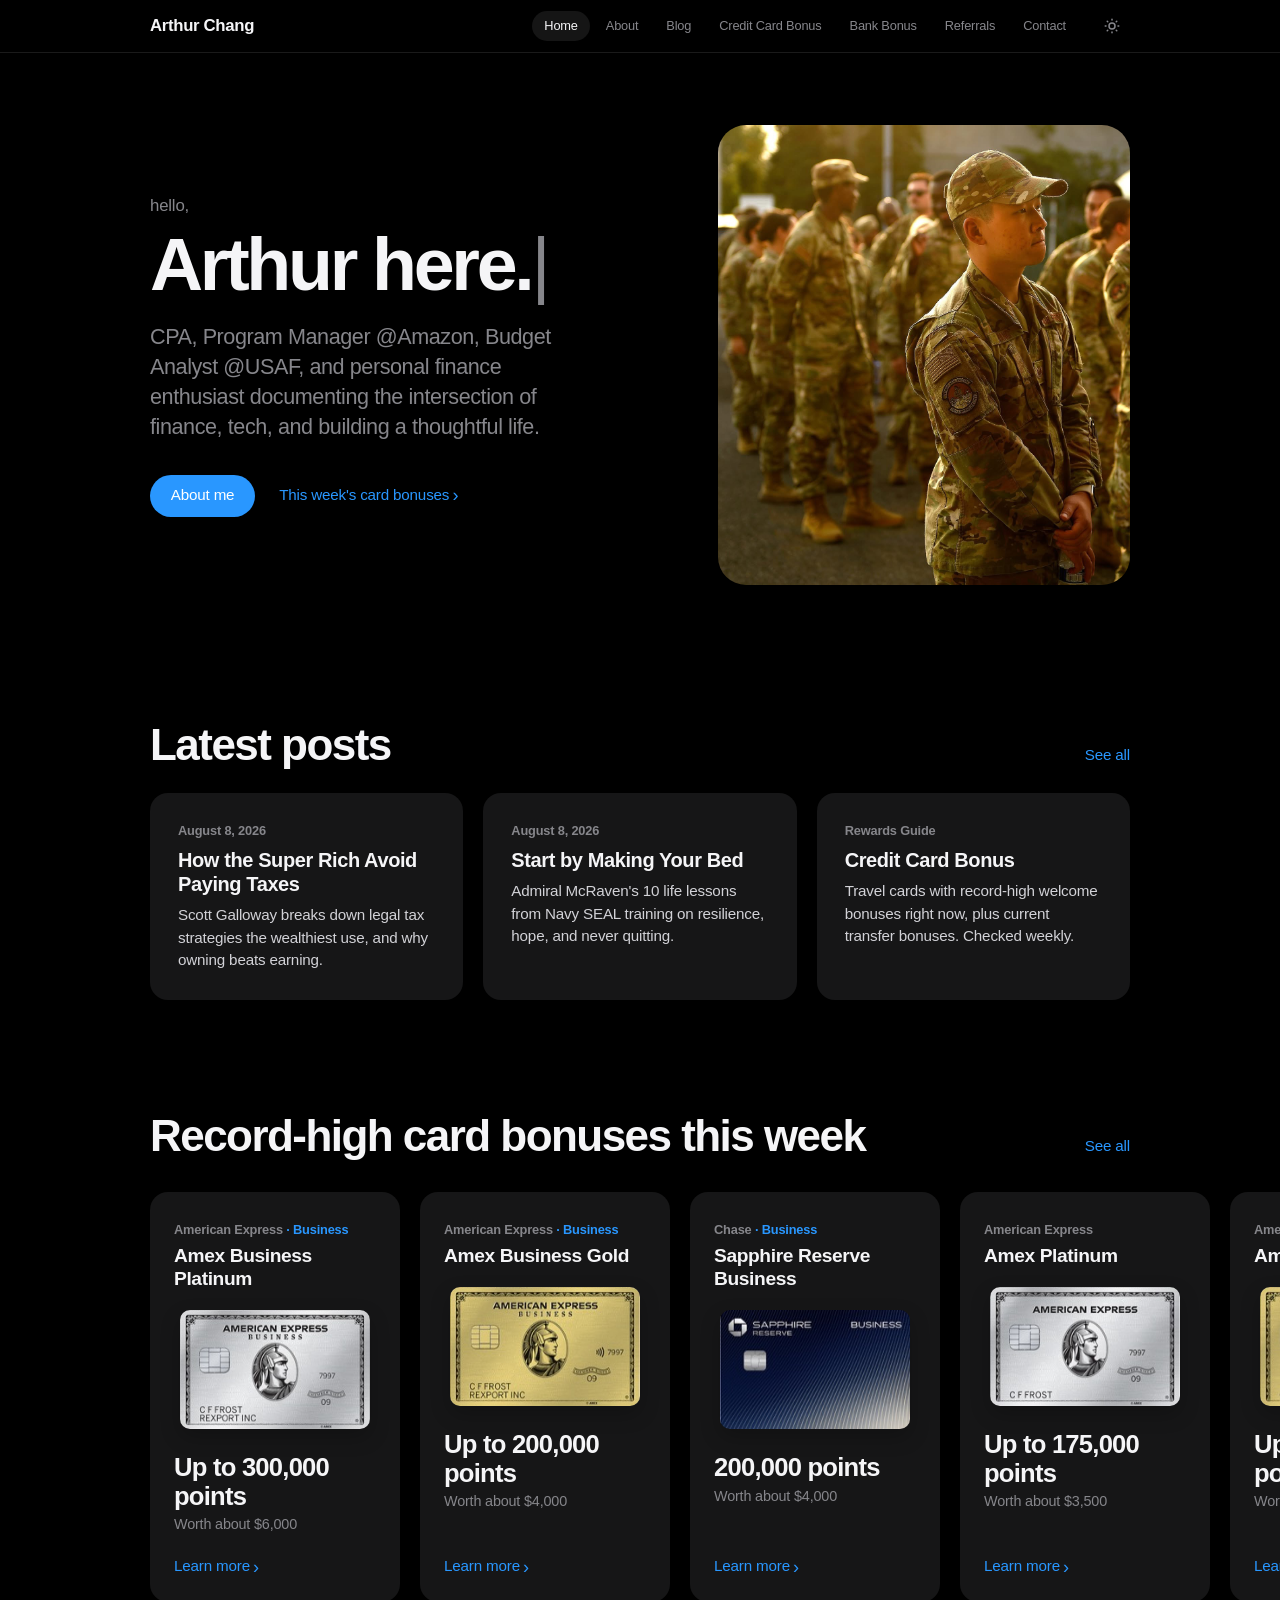
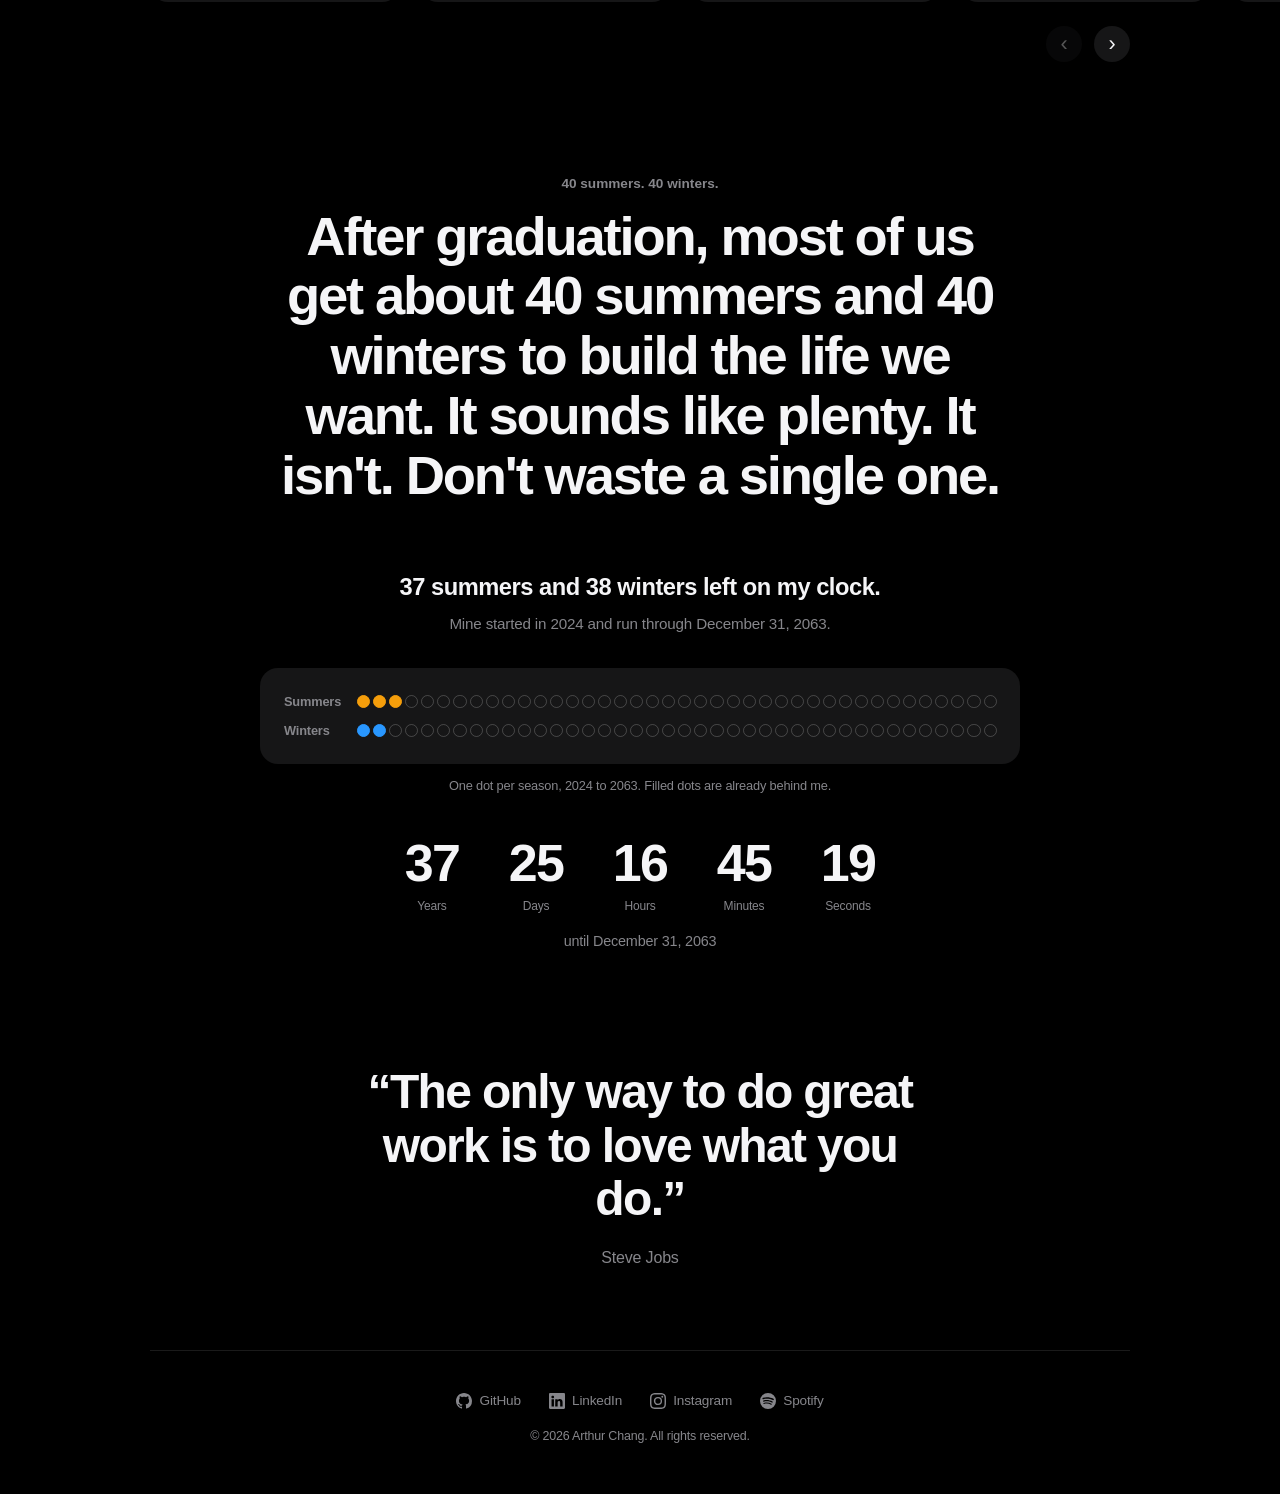
==== commit c077d967: "Add Bank Account Bonus page, connect contact form, reveal content block by block - New Bank Account " ====
--- a/index.html
+++ b/index.html
@@ -21,6 +21,7 @@
             <li><a href="/about">About</a></li>
             <li><a href="/blog">Blog</a></li>
             <li><a href="/credit-card-bonus">Credit Card Bonus</a></li>
+            <li><a href="/bank-account-bonus">Bank Bonus</a></li>
             <li><a href="/referrals">Referrals</a></li>
             <li><a href="/contact">Contact</a></li>
             </ul>
--- a/styles.css
+++ b/styles.css
@@ -231,26 +231,21 @@
   padding: 3.5rem 0 5rem;
 }
 
-/* ─── Scroll Animations ───
-   script.js adds .in-view when an element scrolls into sight. */
-.animate-on-scroll {
+/* ─── Scroll Reveal ───
+   script.js gives each block of content .reveal and adds .in-view when it scrolls
+   into sight, then removes .reveal once it has arrived. Without the script (or with
+   reduced motion) nothing is hidden. .animate-on-scroll in the HTML only marks extra
+   elements to reveal; it has no style of its own. */
+.reveal {
   opacity: 0;
-  transform: translateY(40px);
-  transition: opacity 1.1s var(--ease-out), transform 1.1s var(--ease-out);
-}
-
-.animate-on-scroll.in-view {
+  transform: translateY(48px);
+  transition: opacity 1s ease-out, transform 1.2s var(--ease-out);
+}
+
+.reveal.in-view {
   opacity: 1;
-  transform: translateY(0);
-}
-
-/* Stagger children */
-.stagger > .animate-on-scroll:nth-child(1) { transition-delay: 0s; }
-.stagger > .animate-on-scroll:nth-child(2) { transition-delay: 0.12s; }
-.stagger > .animate-on-scroll:nth-child(3) { transition-delay: 0.24s; }
-.stagger > .animate-on-scroll:nth-child(4) { transition-delay: 0.36s; }
-.stagger > .animate-on-scroll:nth-child(5) { transition-delay: 0.48s; }
-.stagger > .animate-on-scroll:nth-child(6) { transition-delay: 0.6s; }
+  transform: none;
+}
 
 /* ─── Hero ─── */
 .hero {
@@ -699,6 +694,26 @@
   resize: vertical;
 }
 
+/* Contact form: hidden spam trap, and the sent / failed message under the button */
+.form-trap {
+  position: absolute;
+  left: -9999px;
+  width: 1px;
+  height: 1px;
+  opacity: 0;
+}
+
+.form-status {
+  margin: 1rem 0 0;
+  font-size: 0.9rem;
+  line-height: 1.5;
+  color: var(--good);
+}
+
+.form-status.is-error {
+  color: var(--bad);
+}
+
 
 /* ─── About page ─── */
 .about-intro {
@@ -2003,6 +2018,116 @@
   color: var(--faint);
 }
 
+/* ─── Bank Account Bonus page ───
+   Reuses the Credit Card Bonus pieces (.ccb-*, .cc-*); only what differs is here. */
+
+/* Bank logo tile where the card page shows card art (also used on Referrals) */
+.bab-tile {
+  flex-direction: column;
+  align-items: center;
+  justify-content: center;
+  gap: 0.4rem;
+  text-align: center;
+}
+
+/* Two classes so it outranks the card art rule (.ccb-art img) on both pages */
+.bab-tile .bab-logo {
+  flex: 0 0 auto;
+  width: 44px;
+  height: 44px;
+  padding: 3px;
+  border-radius: 11px;
+  background: #fff;
+  object-fit: contain;
+  box-shadow: 0 2px 8px rgba(0, 0, 0, 0.18);
+}
+
+.bab-tile-name {
+  font-size: 0.72rem;
+  font-weight: 600;
+  line-height: 1.2;
+  color: var(--ink);
+}
+
+/* Chart colors: direct deposit offers in blue, deposit-and-keep offers in green */
+.bab-swatch-dd,
+.bab-bar-dd {
+  background: var(--accent);
+  fill: var(--accent);
+}
+
+.bab-swatch-deposit,
+.bab-bar-deposit {
+  background: var(--good);
+  fill: var(--good);
+}
+
+/* Part of a bar the visitor can't reach with their answers */
+.bab-bar-faded {
+  opacity: 0.22;
+}
+
+/* Notch at each smaller bonus tier */
+.bab-notch {
+  stroke: var(--card);
+  stroke-width: 2;
+}
+
+/* Bonus tiers: the one the visitor can reach is highlighted */
+.bab-tiers li.bab-tier-yours {
+  margin: 0 -0.5rem;
+  padding: 0.4rem 0.5rem;
+  border-radius: 8px;
+  border-bottom-color: transparent;
+  background: color-mix(in srgb, var(--good) 12%, transparent);
+  font-weight: 600;
+}
+
+/* Steps to earn the bonus, numbered */
+.bab-steps {
+  margin: 0;
+  padding-left: 1.2rem;
+  font-size: 0.85rem;
+  line-height: 1.45;
+  color: var(--ink);
+}
+
+.bab-steps li {
+  padding: 0.4rem 0 0.4rem 0.2rem;
+  border-bottom: 1px solid var(--line);
+}
+
+.bab-steps li:last-child {
+  border-bottom: 0;
+}
+
+.bab-steps li::marker {
+  color: var(--faint);
+  font-weight: 600;
+}
+
+/* Good to know: a small label over each fact */
+.bab-facts li {
+  flex-direction: column;
+  gap: 0.1rem;
+}
+
+.bab-facts li span {
+  font-size: 0.75rem;
+  color: var(--faint);
+}
+
+.bab-facts li b {
+  max-width: none;
+  text-align: left;
+  font-weight: 400;
+  color: var(--ink);
+}
+
+.bab-facts li.bab-note {
+  color: var(--muted);
+}
+
 /* ─── Reduced motion: show everything at once, without movement ─── */
 @media (prefers-reduced-motion: reduce) {
   html {
@@ -2014,7 +2139,7 @@
     animation: none;
   }
 
-  .animate-on-scroll,
+  .reveal,
   .season-dot {
     opacity: 1;
     transform: none;
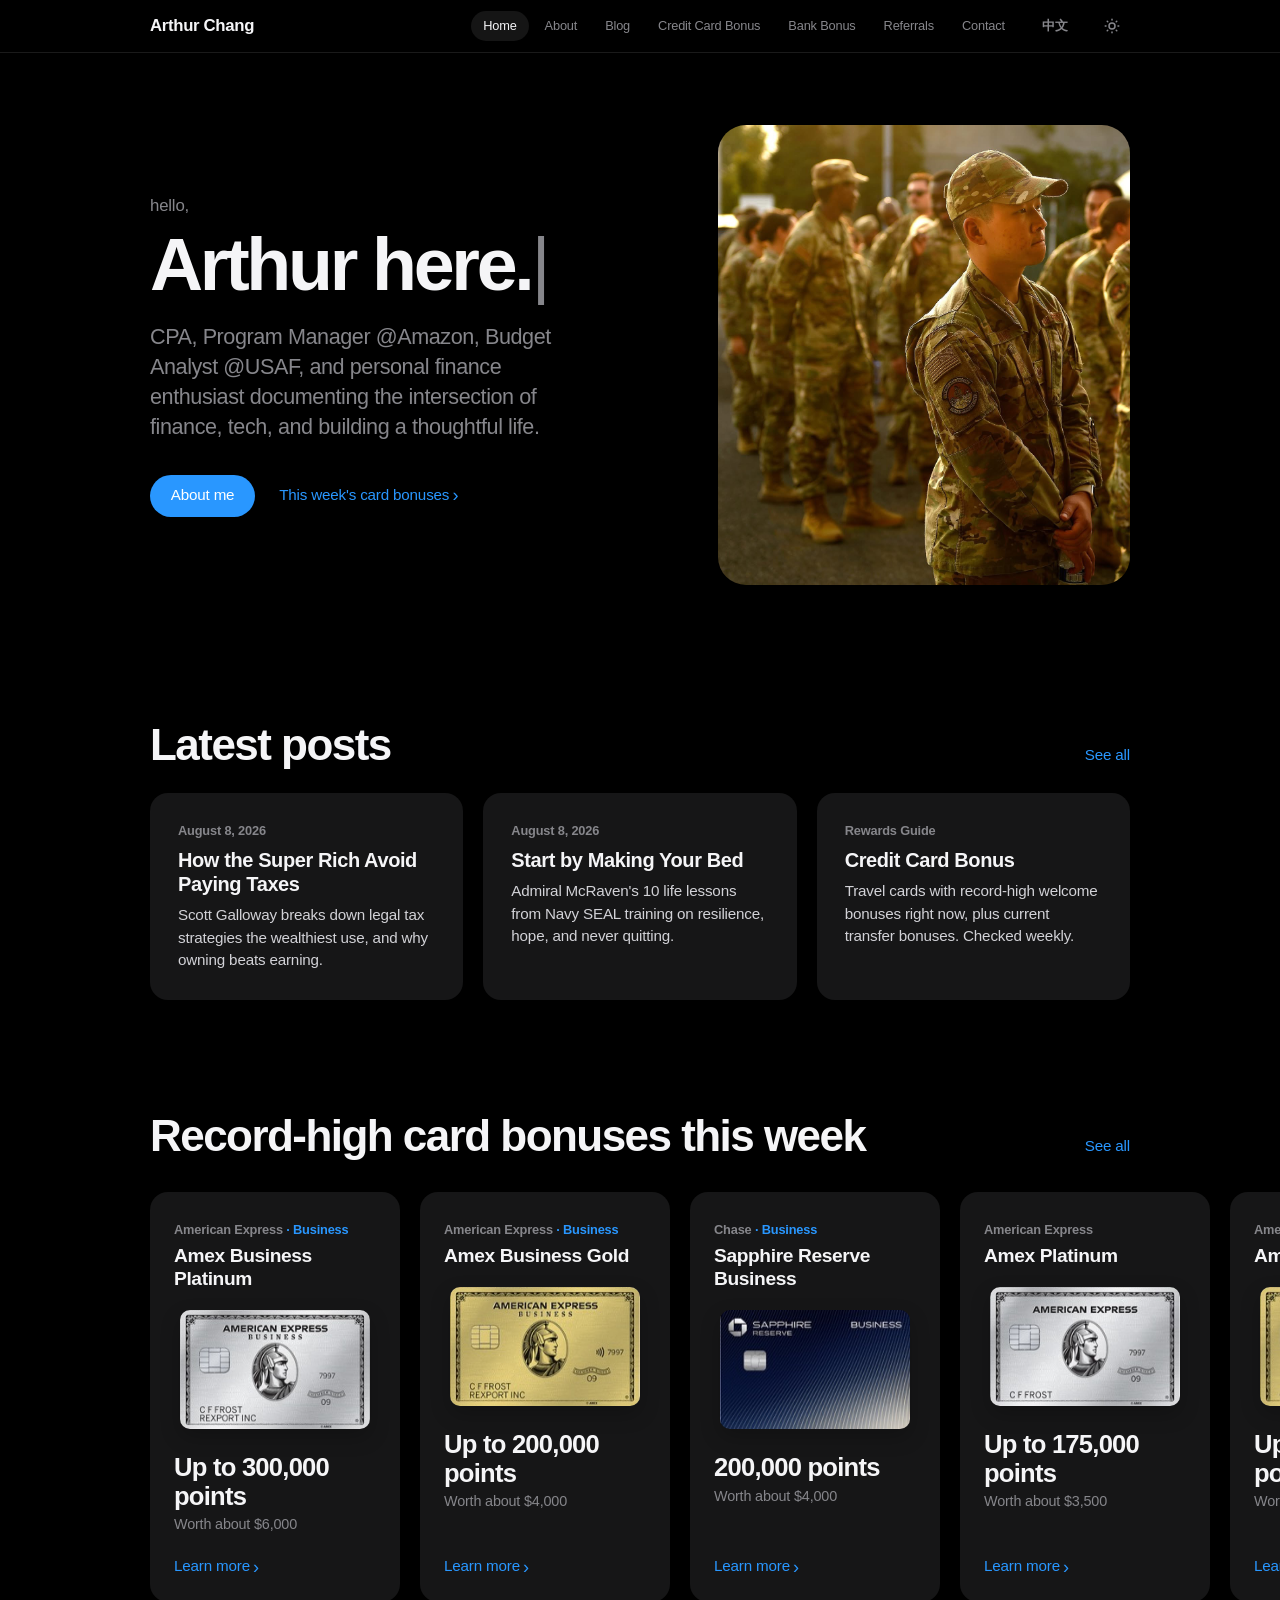
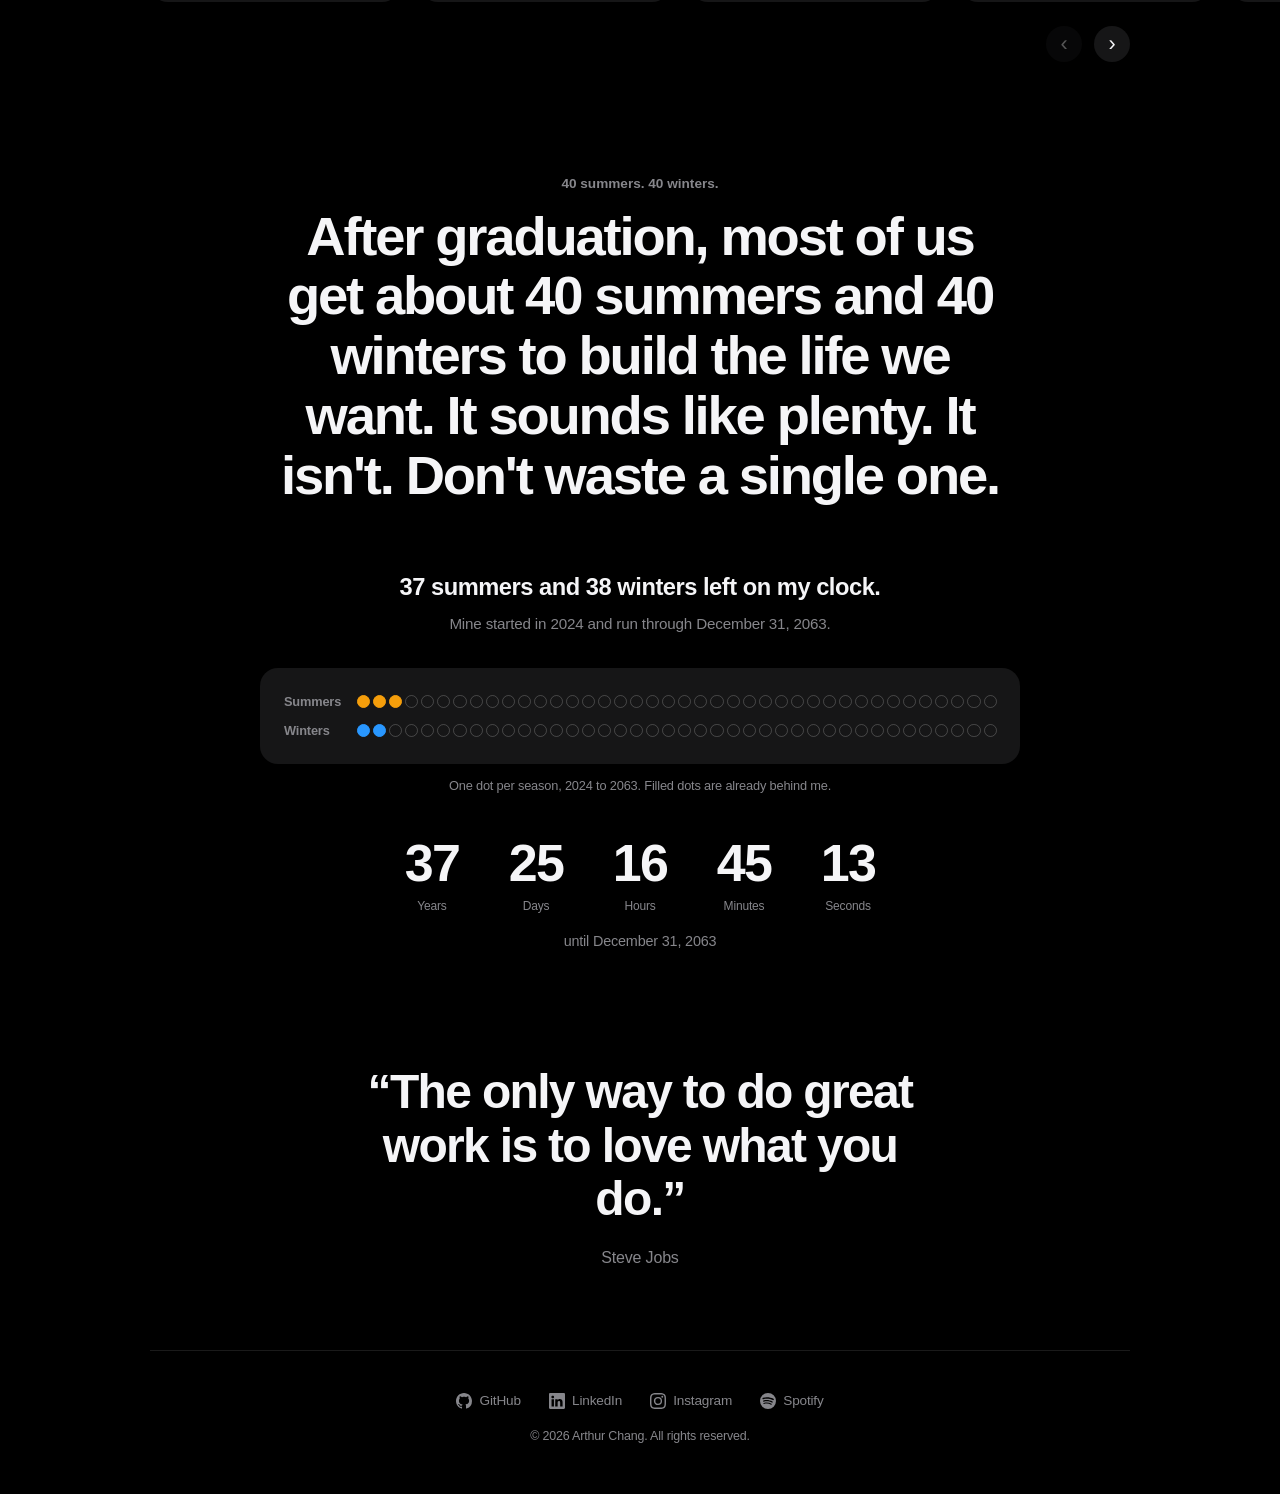
==== commit 55038dfa: "Add Traditional Chinese (Taiwan) version with a 中文/EN switch - New language switch in every page hea" ====
--- a/index.html
+++ b/index.html
@@ -3,8 +3,11 @@
   <head>
     <meta charset="UTF-8">
     <meta name="viewport" content="width=device-width, initial-scale=1.0">
-    <title>Arthur Chang</title>
+    <title data-i18n="title.home">Arthur Chang</title>
     <link rel="canonical" href="https://ayochillout.com/">
+    <!-- Language: Chinese text, then the switcher (see js/i18n.js) -->
+    <script src="js/i18n-zh-tw.js"></script>
+    <script src="js/i18n.js"></script>
     <link rel="stylesheet" href="styles.css">
   </head>
   <body>
@@ -17,16 +20,17 @@
         <div class="nav-group">
           <nav>
             <ul>
-            <li><a href="/" class="active">Home</a></li>
-            <li><a href="/about">About</a></li>
-            <li><a href="/blog">Blog</a></li>
-            <li><a href="/credit-card-bonus">Credit Card Bonus</a></li>
-            <li><a href="/bank-account-bonus">Bank Bonus</a></li>
-            <li><a href="/referrals">Referrals</a></li>
-            <li><a href="/contact">Contact</a></li>
+            <li><a href="/" class="active" data-i18n="nav.home">Home</a></li>
+            <li><a href="/about" data-i18n="nav.about">About</a></li>
+            <li><a href="/blog" data-i18n="nav.blog">Blog</a></li>
+            <li><a href="/credit-card-bonus" data-i18n="nav.cards">Credit Card Bonus</a></li>
+            <li><a href="/bank-account-bonus" data-i18n="nav.banks">Bank Bonus</a></li>
+            <li><a href="/referrals" data-i18n="nav.referrals">Referrals</a></li>
+            <li><a href="/contact" data-i18n="nav.contact">Contact</a></li>
             </ul>
           </nav>
-          <button class="theme-toggle" aria-label="Toggle theme">
+          <button type="button" class="lang-toggle">中文</button>
+          <button class="theme-toggle" aria-label="Toggle theme" data-i18n-attr="aria-label:ui.theme">
             <svg class="icon-sun" fill="none" viewBox="0 0 24 24" stroke="currentColor">
               <path stroke-linecap="round" stroke-linejoin="round" stroke-width="2"
                 d="M12 3v1m0 16v1m9-9h-1M4 12H3m15.364 6.364l-.707-.707M6.343 6.343l-.707-.707m12.728 0l-.707.707M6.343 17.657l-.707.707M16 12a4 4 0 11-8 0 4 4 0 018 0z"/>
@@ -44,45 +48,45 @@
       <!-- Hero section: opening introduction and profile image -->
       <section class="hero animate-on-scroll">
         <div class="hero-text">
-          <span class="greeting">hello,</span>
+          <span class="greeting" data-i18n="home.greeting">hello,</span>
           <h2 id="typed-heading"></h2>
-          <p>
+          <p data-i18n="home.lede">
             CPA, Program Manager @Amazon, Budget Analyst @USAF, and personal finance enthusiast
             documenting the intersection of finance, tech, and building a thoughtful life.
           </p>
           <div class="hero-actions">
-            <a class="button" href="/about">About me</a>
-            <a class="link-more" href="/credit-card-bonus">This week's card bonuses</a>
+            <a class="button" href="/about" data-i18n="home.aboutMe">About me</a>
+            <a class="link-more" href="/credit-card-bonus" data-i18n="home.cardsLink">This week's card bonuses</a>
           </div>
         </div>
 
         <div class="hero-visual">
-          <img src="images/PA.png" alt="Arthur Chang" />
+          <img src="images/PA.png" alt="Arthur Chang" data-i18n-attr="alt:home.photoAlt" />
         </div>
       </section>
 
       <!-- Content feed: highlights the newest writing and curated links -->
       <section class="section-block animate-on-scroll">
         <div class="section-header">
-          <h3>Latest posts</h3>
-          <a href="/blog">See all</a>
+          <h3 data-i18n="home.latest">Latest posts</h3>
+          <a href="/blog" data-i18n="ui.seeAll">See all</a>
         </div>
 
         <div class="card-grid stagger">
           <a href="/blog" class="card animate-on-scroll" style="text-decoration:none;">
-            <div class="meta">August 8, 2026</div>
-            <h4>How the Super Rich Avoid Paying Taxes</h4>
-            <p>Scott Galloway breaks down legal tax strategies the wealthiest use, and why owning beats earning.</p>
+            <div class="meta" data-i18n="date.2026-08-08">August 8, 2026</div>
+            <h4 data-i18n="post.tax.title">How the Super Rich Avoid Paying Taxes</h4>
+            <p data-i18n="post.tax.teaser">Scott Galloway breaks down legal tax strategies the wealthiest use, and why owning beats earning.</p>
           </a>
           <a href="/blog" class="card animate-on-scroll" style="text-decoration:none;">
-            <div class="meta">August 8, 2026</div>
-            <h4>Start by Making Your Bed</h4>
-            <p>Admiral McRaven's 10 life lessons from Navy SEAL training on resilience, hope, and never quitting.</p>
+            <div class="meta" data-i18n="date.2026-08-08">August 8, 2026</div>
+            <h4 data-i18n="post.bed.short">Start by Making Your Bed</h4>
+            <p data-i18n="post.bed.teaser">Admiral McRaven's 10 life lessons from Navy SEAL training on resilience, hope, and never quitting.</p>
           </a>
           <a href="/credit-card-bonus" class="card animate-on-scroll" style="text-decoration:none;">
-            <div class="meta">Rewards Guide</div>
-            <h4>Credit Card Bonus</h4>
-            <p>Travel cards with record-high welcome bonuses right now, plus current transfer bonuses. Checked weekly.</p>
+            <div class="meta" data-i18n="home.rewardsGuide">Rewards Guide</div>
+            <h4 data-i18n="nav.cards">Credit Card Bonus</h4>
+            <p data-i18n="home.cardsBlurb">Travel cards with record-high welcome bonuses right now, plus current transfer bonuses. Checked weekly.</p>
           </a>
         </div>
       </section>
@@ -91,14 +95,14 @@
            (the same data as the Credit Card Bonus page) and hides it if the data can't load -->
       <section class="section-block animate-on-scroll" id="home-bonuses">
         <div class="section-header">
-          <h3>Record-high card bonuses this week</h3>
-          <a href="/credit-card-bonus">See all</a>
+          <h3 data-i18n="home.recordBonuses">Record-high card bonuses this week</h3>
+          <a href="/credit-card-bonus" data-i18n="ui.seeAll">See all</a>
         </div>
         <div class="gallery">
           <ul class="gallery-track" id="home-bonus-track"></ul>
           <div class="gallery-paddles">
-            <button type="button" data-dir="-1" aria-label="Previous cards">&lsaquo;</button>
-            <button type="button" data-dir="1" aria-label="Next cards">&rsaquo;</button>
+            <button type="button" data-dir="-1" aria-label="Previous cards" data-i18n-attr="aria-label:ui.prevCards">&lsaquo;</button>
+            <button type="button" data-dir="1" aria-label="Next cards" data-i18n-attr="aria-label:ui.nextCards">&rsaquo;</button>
           </div>
         </div>
       </section>
@@ -106,34 +110,34 @@
       <!-- 40 summers, 40 winters: the statement, one dot per season and a live countdown.
            script.js fills the counts, the dots and the clock. -->
       <section class="section-block seasons" id="seasons">
-        <span class="eyebrow animate-on-scroll">40 summers. 40 winters.</span>
-        <h3 class="seasons-statement reveal-words">
+        <span class="eyebrow animate-on-scroll" data-i18n="seasons.eyebrow">40 summers. 40 winters.</span>
+        <h3 class="seasons-statement reveal-words" data-i18n="seasons.statement">
           After graduation, most of us get about 40 summers and 40 winters to build the life
           we want. It sounds like plenty. It isn't. Don't waste a single one.
         </h3>
 
-        <p class="seasons-left animate-on-scroll">
+        <p class="seasons-left animate-on-scroll" data-i18n-html="seasons.left">
           <b id="summers-left">40</b> summers and <b id="winters-left">40</b> winters left on my clock.
         </p>
-        <p class="seasons-sub animate-on-scroll">Mine started in 2024 and run through December 31, 2063.</p>
+        <p class="seasons-sub animate-on-scroll" data-i18n="seasons.sub">Mine started in 2024 and run through December 31, 2063.</p>
 
         <div class="season-grid animate-on-scroll" id="season-grid" aria-hidden="true">
-          <span class="season-row-label">Summers</span>
+          <span class="season-row-label" data-i18n="seasons.summers">Summers</span>
           <div class="season-dots" data-season="summer"></div>
-          <span class="season-row-label">Winters</span>
+          <span class="season-row-label" data-i18n="seasons.winters">Winters</span>
           <div class="season-dots" data-season="winter"></div>
         </div>
-        <p class="season-caption">One dot per season, 2024 to 2063. Filled dots are already behind me.</p>
+        <p class="season-caption" data-i18n="seasons.caption">One dot per season, 2024 to 2063. Filled dots are already behind me.</p>
 
-        <div id="countdown" class="countdown" role="timer" aria-label="Time left until December 31, 2063"></div>
-        <p class="countdown-label">until December 31, 2063</p>
+        <div id="countdown" class="countdown" role="timer" aria-label="Time left until December 31, 2063" data-i18n-attr="aria-label:seasons.timerLabel"></div>
+        <p class="countdown-label" data-i18n="seasons.until">until December 31, 2063</p>
       </section>
 
       <!-- Quote block: a short motivational note for the homepage -->
       <section class="section-block animate-on-scroll">
         <div class="quote">
-          <p>&ldquo;The only way to do great work is to love what you do.&rdquo;</p>
-          <cite>Steve Jobs</cite>
+          <p data-i18n-html="home.quote">&ldquo;The only way to do great work is to love what you do.&rdquo;</p>
+          <cite data-i18n="home.quoteBy">Steve Jobs</cite>
         </div>
       </section>
     </main>
@@ -146,7 +150,7 @@
         <a href="https://www.instagram.com/ayo.chill.out" target="_blank" rel="noopener"><svg class="icon" aria-hidden="true"><use href="#icon-instagram"></use></svg>Instagram</a>
         <a href="https://open.spotify.com/user/s2gosrk3t6dteqrxak48hhbz8" target="_blank" rel="noopener"><svg class="icon" aria-hidden="true"><use href="#icon-spotify"></use></svg>Spotify</a>
       </div>
-      <p class="copyright">&copy; 2026 Arthur Chang. All rights reserved.</p>
+      <p class="copyright" data-i18n-html="footer.copyright">&copy; 2026 Arthur Chang. All rights reserved.</p>
     </footer>
 
     <!-- Bonus tile layout: js/home.js copies this once per card and fills each data-slot -->
@@ -158,7 +162,7 @@
           <span data-slot="art"></span>
           <span class="bonus-tile-points" data-slot="points"></span>
           <span class="bonus-tile-value" data-slot="value"></span>
-          <span class="link-more">Learn more</span>
+          <span class="link-more" data-i18n="ui.learnMore">Learn more</span>
         </a>
       </li>
     </template>
--- a/styles.css
+++ b/styles.css
@@ -226,6 +226,50 @@
 .theme-toggle .icon-sun  { display: var(--toggle-moon); }
 .theme-toggle .icon-moon { display: var(--toggle-icon); }
 
+/* Language switch (js/i18n.js): shows the other language, "中文" or "EN" */
+.lang-toggle {
+  flex-shrink: 0;
+  min-width: 36px;
+  height: 36px;
+  padding: 0 0.6rem;
+  border: none;
+  border-radius: 999px;
+  background: transparent;
+  color: var(--faint);
+  font-size: 0.82rem;
+  font-weight: 600;
+  cursor: pointer;
+  transition: color 0.2s ease, background-color 0.2s ease;
+}
+
+.lang-toggle:hover {
+  opacity: 1;
+  color: var(--ink);
+  background: rgba(128, 128, 128, 0.12);
+}
+
+/* ─── Traditional Chinese ───
+   Taiwan fonts first, roomier lines, and no tight letter-spacing (it crowds Chinese).
+   While the Chinese text goes in, the page stays hidden for a moment (js/i18n.js). */
+html.i18n-wait body {
+  opacity: 0;
+}
+
+html:lang(zh-Hant-TW) body {
+  font-family: -apple-system, BlinkMacSystemFont, 'PingFang TC', 'Noto Sans TC', 'Microsoft JhengHei', 'Heiti TC', sans-serif;
+  line-height: 1.65;
+  letter-spacing: 0.01em;
+}
+
+html:lang(zh-Hant-TW) h1,
+html:lang(zh-Hant-TW) h2,
+html:lang(zh-Hant-TW) h3,
+html:lang(zh-Hant-TW) h4,
+html:lang(zh-Hant-TW) .ccb-question,
+html:lang(zh-Hant-TW) .seasons-statement {
+  letter-spacing: 0.02em;
+}
+
 /* ─── Main ─── */
 main {
   padding: 3.5rem 0 5rem;
@@ -2181,6 +2225,7 @@
     display: contents;
   }
 
+  .lang-toggle,
   .theme-toggle {
     order: 2;
   }
